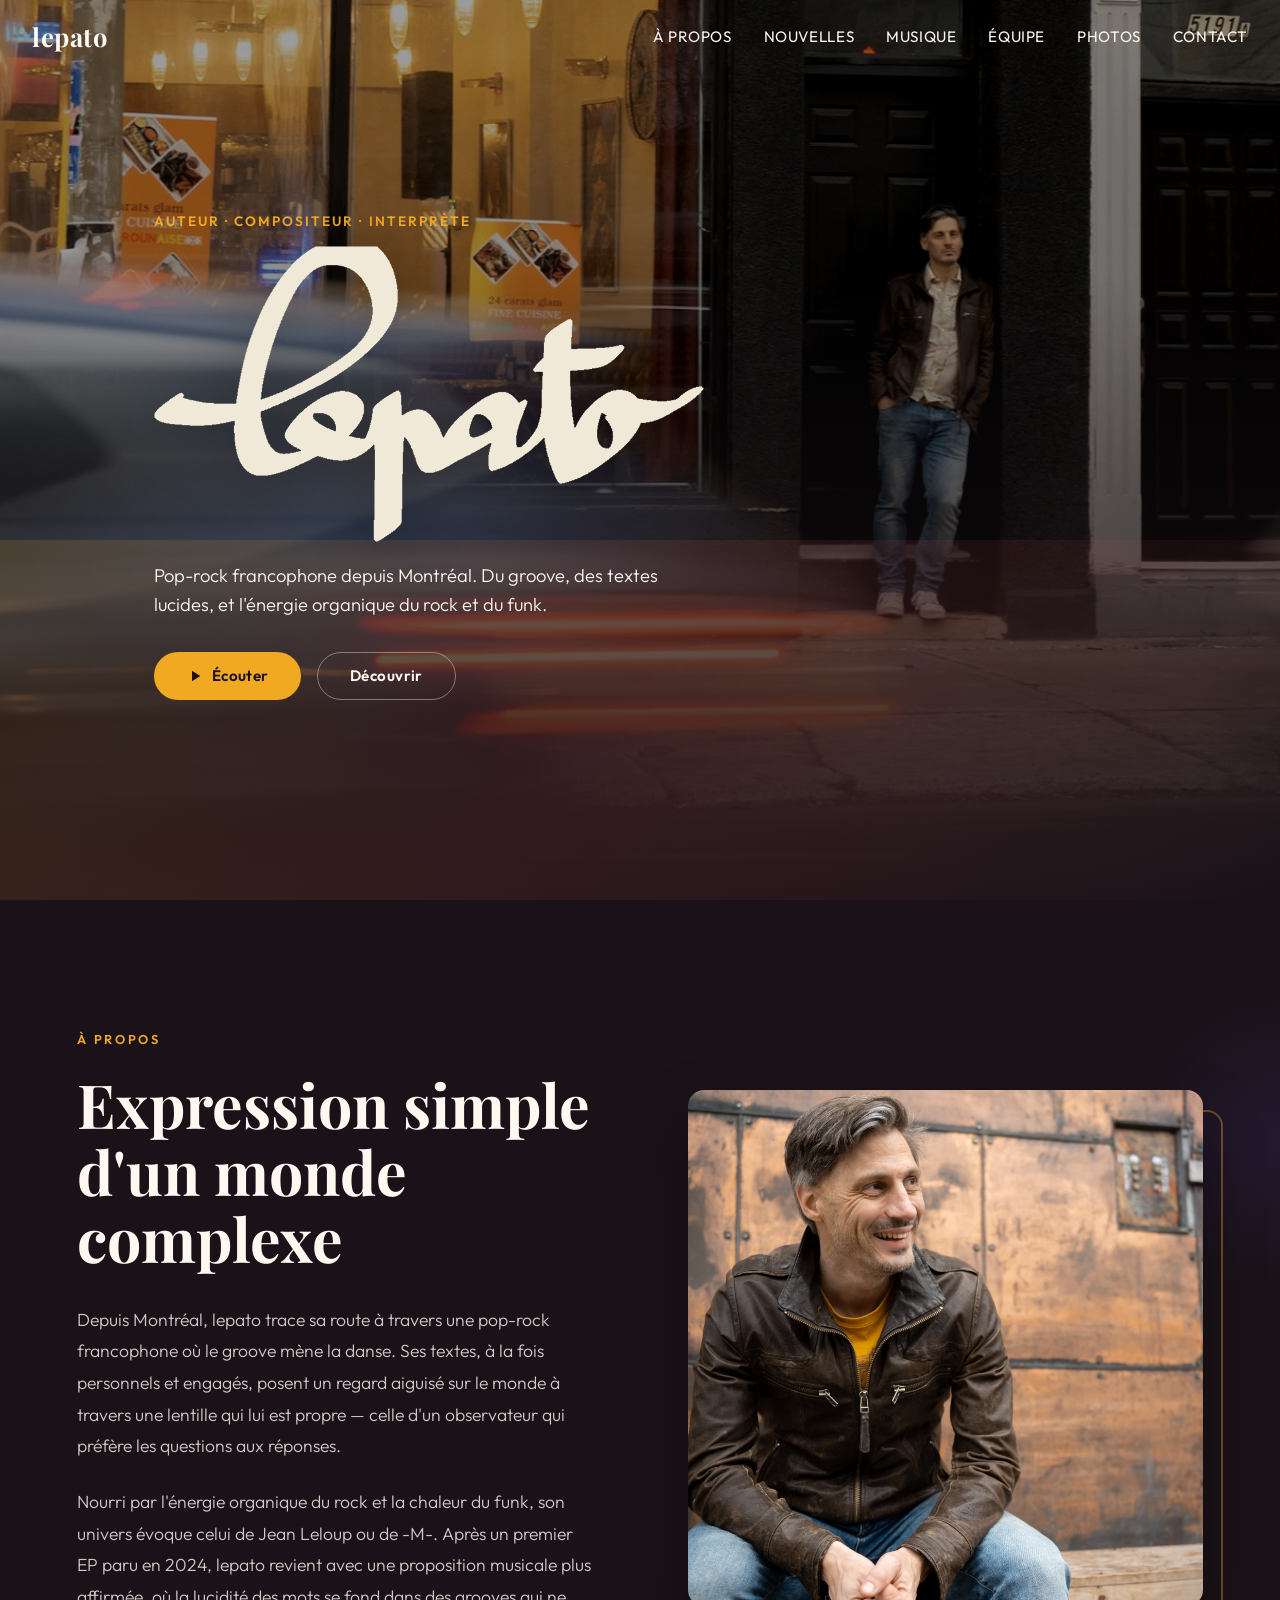
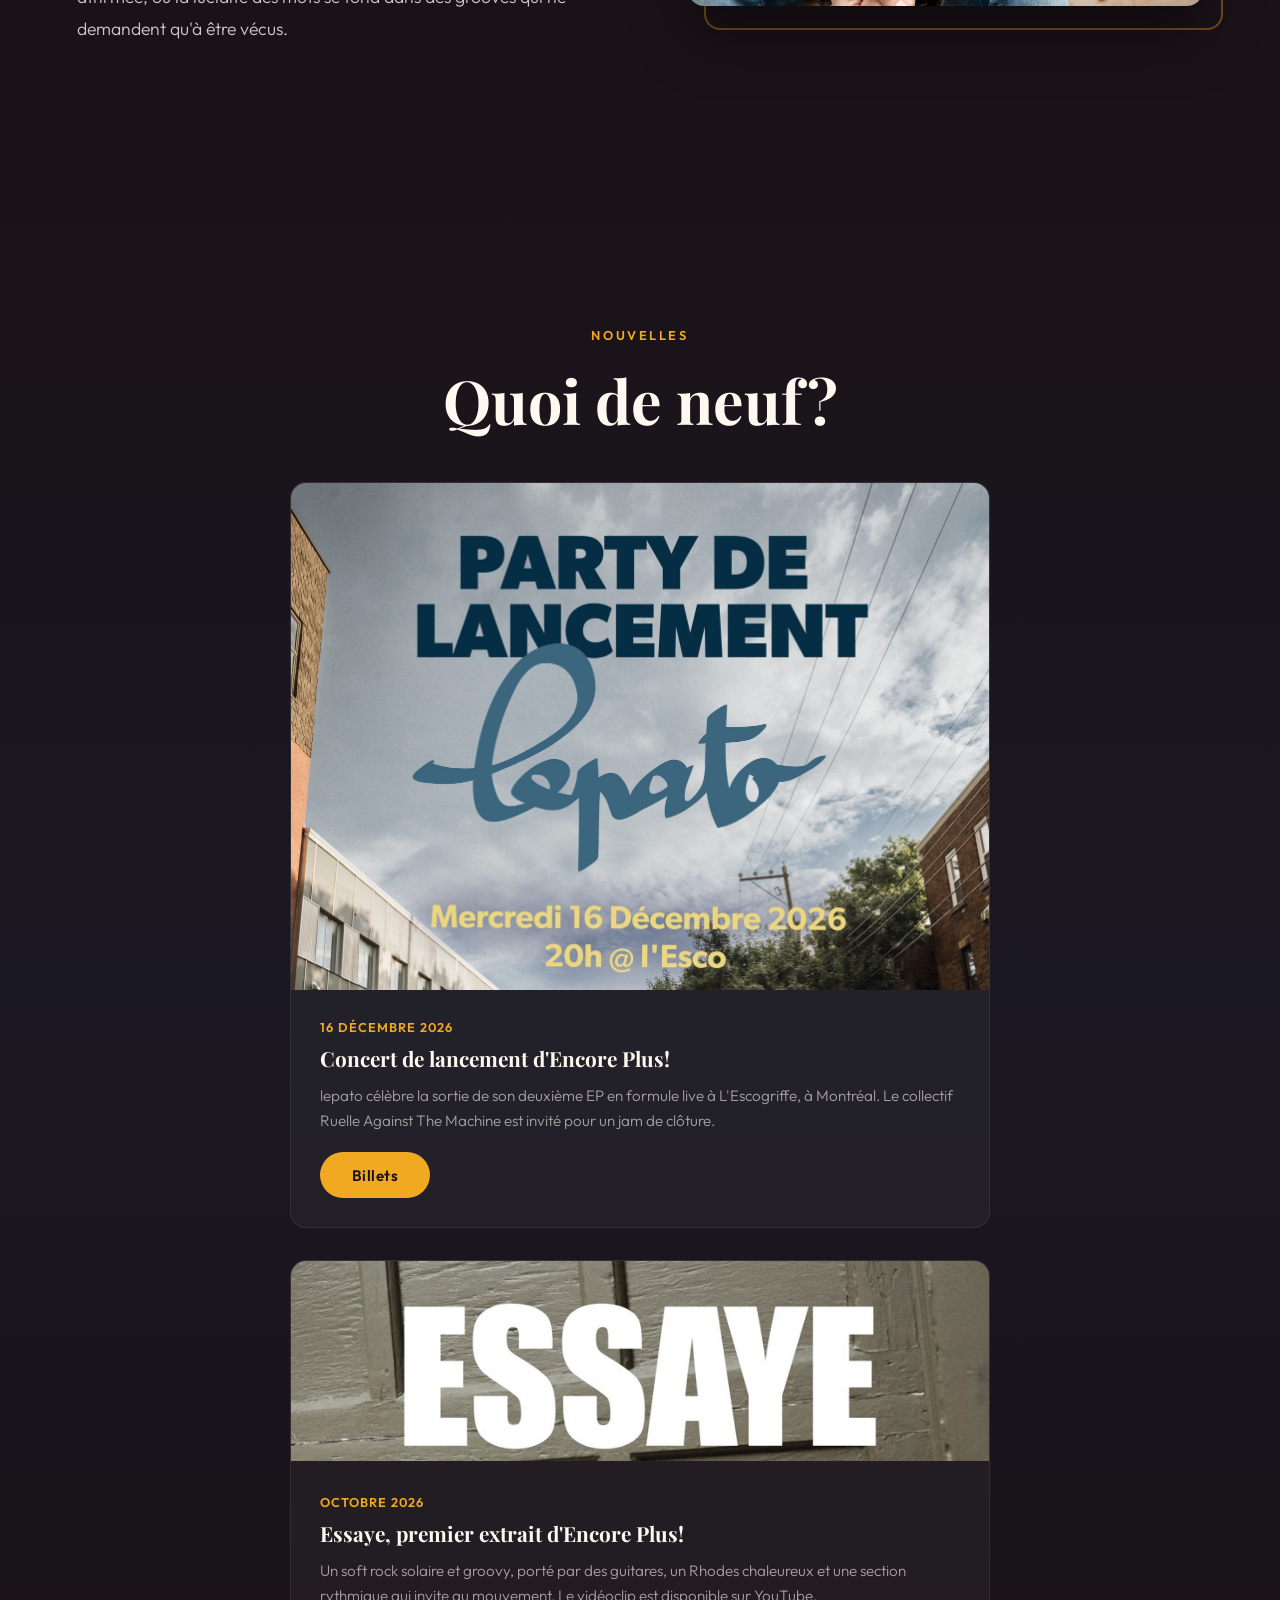
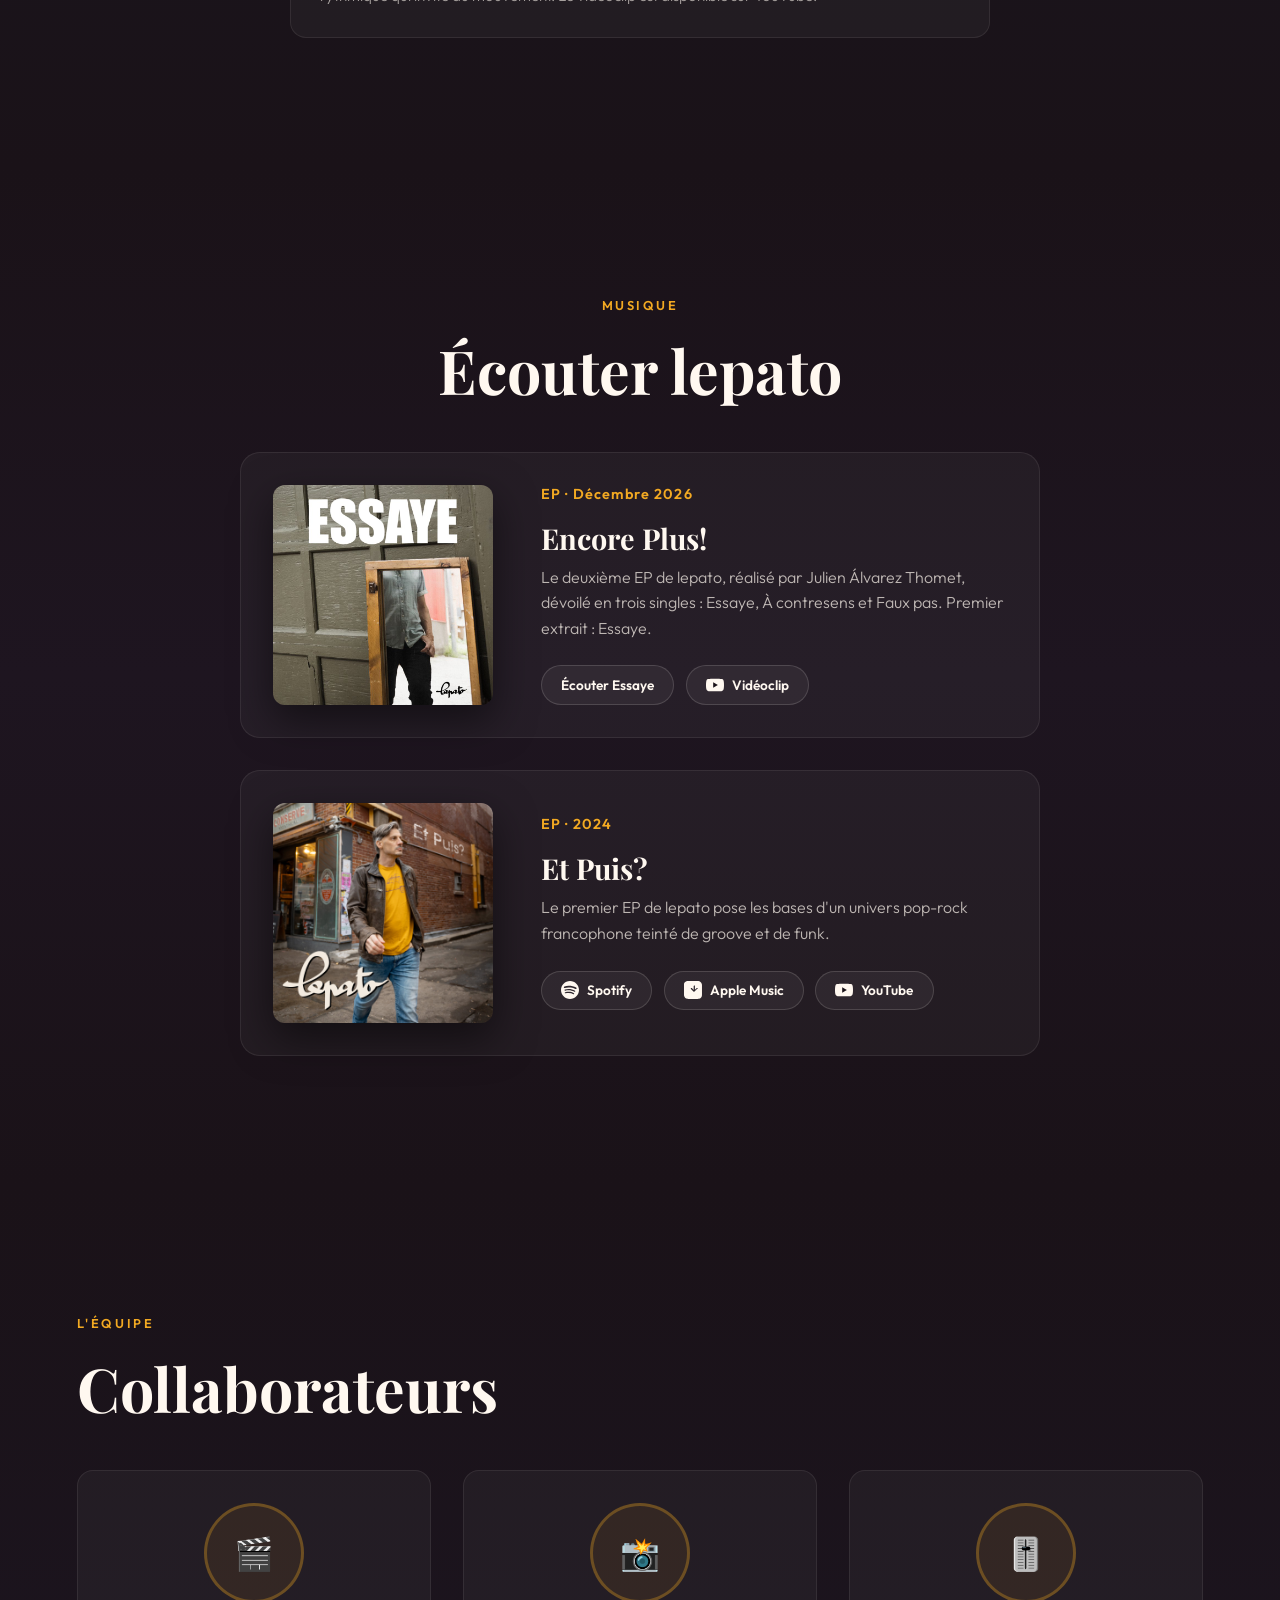
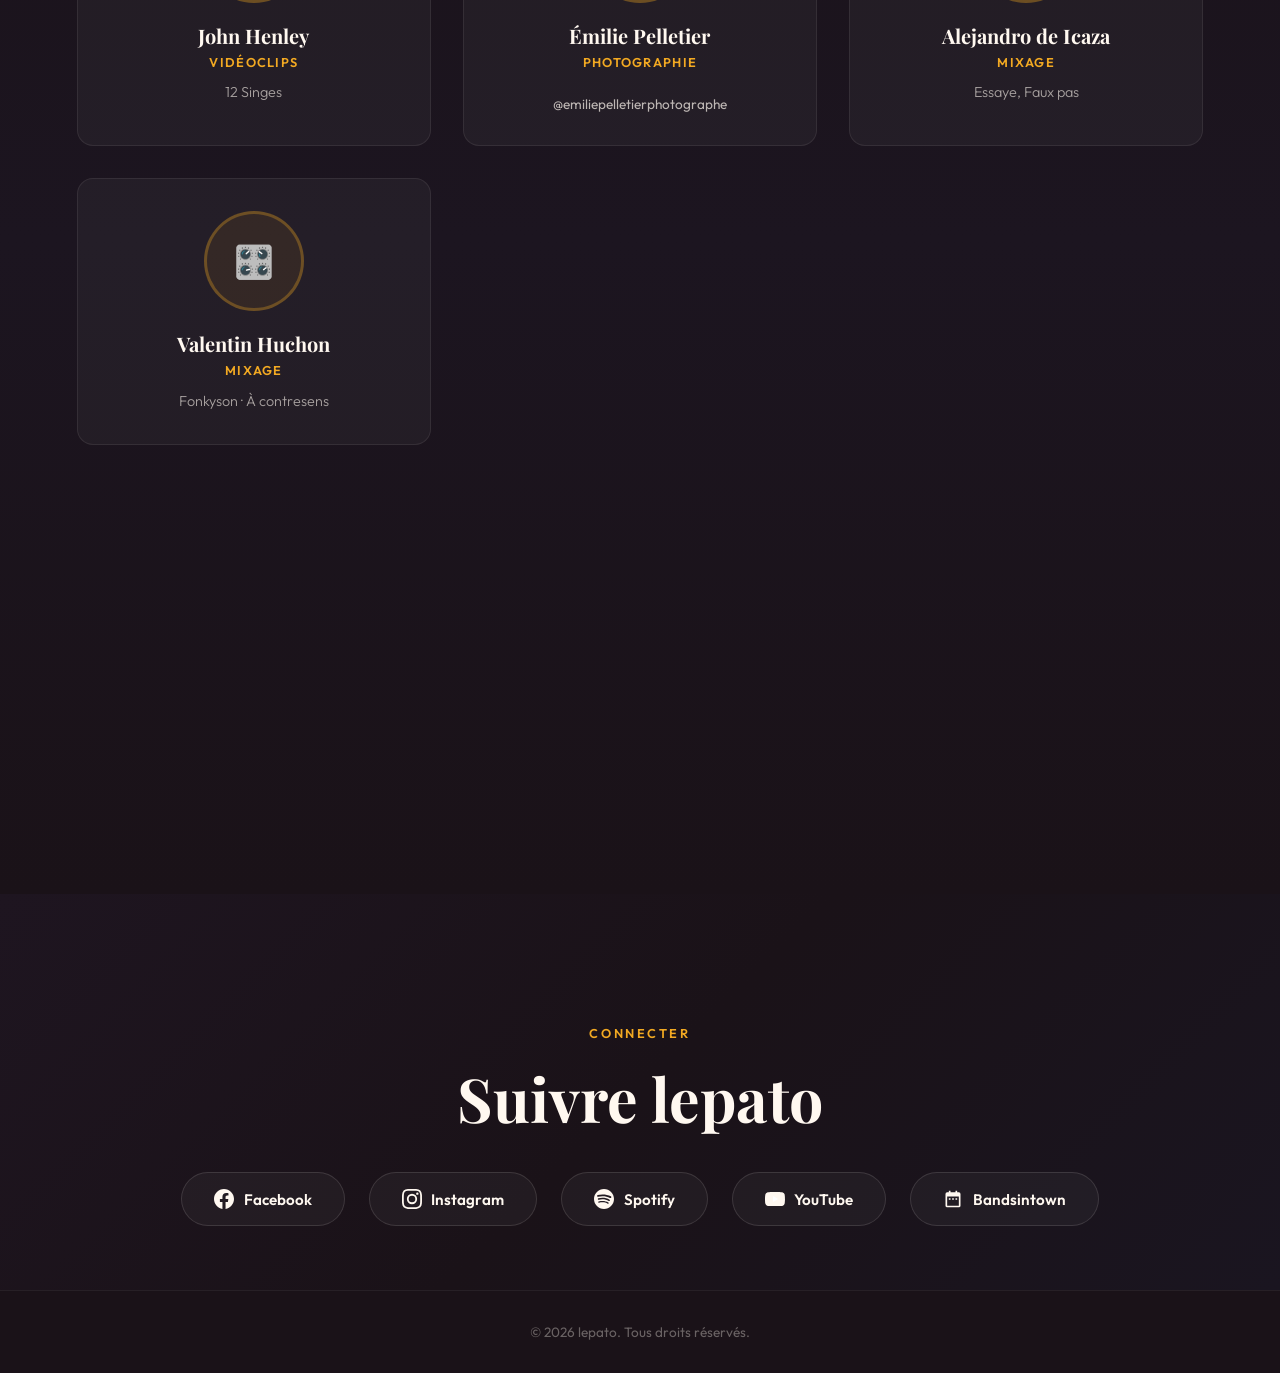
==== index.html @ b407dfbe "Équipe complète et lien Instagram d'Émilie Pelletier - Valentin Huchon (Fonkyson) au mixage, Reuben " ====
<!DOCTYPE html>
<html lang="fr">
<head>
    <meta charset="UTF-8">
    <meta name="viewport" content="width=device-width, initial-scale=1.0">
    <title>lepato — Pop-Rock Francophone</title>
    <meta name="description" content="lepato - Auteur compositeur interprète. Pop-rock francophone avec groove, funk et textes engagés.">
    <link rel="preconnect" href="https://fonts.googleapis.com">
    <link rel="preconnect" href="https://fonts.gstatic.com" crossorigin>
    <link href="https://fonts.googleapis.com/css2?family=Outfit:wght@300;400;600;700;800&family=Playfair+Display:ital,wght@0,700;1,700&display=swap" rel="stylesheet">
    <link rel="stylesheet" href="style.css">
    <link rel="apple-touch-icon" sizes="180x180" href="/apple-touch-icon.png">
    <link rel="icon" type="image/png" sizes="32x32" href="/favicon-32x32.png">
    <link rel="icon" type="image/png" sizes="16x16" href="/favicon-16x16.png">
    <link rel="icon" type="image/x-icon" href="favicon.ico">
</head>
<body>

    <!-- NAV -->
    <nav id="nav">
        <a href="#" class="nav-logo">lepato</a>
        <ul class="nav-links" id="navLinks">
            <li><a href="#about" onclick="closeNav()">À propos</a></li>
            <li><a href="#nouvelles" onclick="closeNav()">Nouvelles</a></li>
            <li><a href="#music" onclick="closeNav()">Musique</a></li>
            <li><a href="#equipe" onclick="closeNav()">Équipe</a></li>
            <li><a href="galerie.html">Photos</a></li>
            <li><a href="#connect" onclick="closeNav()">Contact</a></li>
        </ul>
        <button class="burger" id="burger" onclick="toggleNav()" aria-label="Menu">
            <span></span><span></span><span></span>
        </button>
    </nav>

    <!-- HERO -->
    <section class="hero">
        <img src="images/banner.jpg" alt="lepato" class="hero-img">
        <div class="hero-overlay"></div>
        <div class="hero-color-accent"></div>
        <div class="hero-content">
            <span class="hero-tag">Auteur · Compositeur · Interprète</span>
            <img src="images/logo.png" alt="lepato" class="hero-logo">
            <p class="hero-subtitle">Pop-rock francophone depuis Montréal. Du groove, des textes lucides, et l'énergie organique du rock et du funk.</p>
            <div class="hero-cta">
                <a href="#music" class="btn btn-primary">
                    <svg width="18" height="18" viewBox="0 0 24 24" fill="currentColor"><path d="M8 5v14l11-7z"/></svg>
                    Écouter
                </a>
                <a href="#about" class="btn btn-outline">Découvrir</a>
            </div>
        </div>
    </section>

    <!-- ABOUT -->
    <section class="about" id="about">
        <div class="about-text reveal">
            <span class="section-label">À propos</span>
            <h2 class="section-title">Expression simple<br>d'un monde complexe</h2>
            <p>Depuis Montréal, lepato trace sa route à travers une pop-rock francophone où le groove mène la danse. Ses textes, à la fois personnels et engagés, posent un regard aiguisé sur le monde à travers une lentille qui lui est propre — celle d'un observateur qui préfère les questions aux réponses.</p>
            <p>Nourri par l'énergie organique du rock et la chaleur du funk, son univers évoque celui de Jean Leloup ou de -M-. Après un premier EP paru en 2024, lepato revient avec une proposition musicale plus affirmée, où la lucidité des mots se fond dans des grooves qui ne demandent qu'à être vécus.</p>
        </div>
        <div class="about-image-wrap reveal">
            <img src="images/photo1.jpg" alt="lepato - Portrait">
        </div>
        <div class="about-decor"></div>
    </section>

    <!-- NEWS (moved before Music) -->
    <section class="news" id="nouvelles">
        <div class="reveal">
            <span class="section-label">Nouvelles</span>
            <h2 class="section-title">Quoi de neuf?</h2>
        </div>
        <div class="news-grid">

            <div class="news-card reveal">
                <img src="images/affiche-lancement.jpg" alt="Affiche du party de lancement de lepato, mercredi 16 décembre 2026, 20 h, à L'Escogriffe" class="news-card-poster">
                <div class="news-card-body">
                    <div class="news-date">16 décembre 2026</div>
                    <div class="news-card-title">Concert de lancement d'Encore Plus!</div>
                    <div class="news-card-text">lepato célèbre la sortie de son deuxième EP en formule live à L'Escogriffe, à Montréal. Le collectif Ruelle Against The Machine est invité pour un jam de clôture.</div>
                    <a href="https://lepointdevente.com/billets/lepato" target="_blank" rel="noopener" class="btn btn-primary" style="margin-top: 1.2rem;">Billets</a>
                </div>
            </div>

            <div class="news-card reveal">
                <img src="images/pochette-essaye.jpg" alt="Essaye - pochette du single" class="news-card-img" style="object-position: top;">
                <div class="news-card-body">
                    <div class="news-date">Octobre 2026</div>
                    <div class="news-card-title">Essaye, premier extrait d'Encore Plus!</div>
                    <div class="news-card-text">Un soft rock solaire et groovy, porté par des guitares, un Rhodes chaleureux et une section rythmique qui invite au mouvement. Le vidéoclip est disponible sur YouTube.</div>
                </div>
            </div>

        </div>
    </section>

    <!-- MUSIC -->
    <section class="music" id="music">
        <div class="reveal">
            <span class="section-label">Musique</span>
            <h2 class="section-title">Écouter lepato</h2>
        </div>
        <div class="ep-card reveal">
            <img src="images/pochette-essaye.jpg" alt="Essaye - pochette du single" class="ep-cover">
            <div class="ep-info">
                <div class="ep-year">EP · Décembre 2026</div>
                <h3>Encore Plus!</h3>
                <p>Le deuxième EP de lepato, réalisé par Julien Álvarez Thomet, dévoilé en trois singles : Essaye, À contresens et Faux pas. Premier extrait : Essaye.</p>
                <div class="streaming-grid">
                    <a href="https://ffm.to/essaye-single" target="_blank" rel="noopener" class="stream-btn">
                        Écouter Essaye
                    </a>
                    <a href="https://youtu.be/WCJkCX4cuIY" target="_blank" rel="noopener" class="stream-btn youtube">
                        <svg viewBox="0 0 24 24"><path d="M23.498 6.186a3.016 3.016 0 0 0-2.122-2.136C19.505 3.545 12 3.545 12 3.545s-7.505 0-9.377.505A3.017 3.017 0 0 0 .502 6.186C0 8.07 0 12 0 12s0 3.93.502 5.814a3.016 3.016 0 0 0 2.122 2.136c1.871.505 9.376.505 9.376.505s7.505 0 9.377-.505a3.015 3.015 0 0 0 2.122-2.136C24 15.93 24 12 24 12s0-3.93-.502-5.814z"/><path fill="#1A1218" d="M9.545 15.568V8.432L15.818 12z"/></svg>
                        Vidéoclip
                    </a>
                </div>
            </div>
        </div>

        <div class="ep-card reveal">
            <img src="images/pochette.jpg" alt="Et Puis? - EP" class="ep-cover">
            <div class="ep-info">
                <div class="ep-year">EP · 2024</div>
                <h3>Et Puis?</h3>
                <p>Le premier EP de lepato pose les bases d'un univers pop-rock francophone teinté de groove et de funk.</p>
                <div class="streaming-grid">
                    <a href="https://open.spotify.com/intl-fr/artist/3qfYZ08eqfKf0qjyGdxuPL" target="_blank" rel="noopener" class="stream-btn spotify">
                        <svg viewBox="0 0 24 24"><path d="M12 0C5.4 0 0 5.4 0 12s5.4 12 12 12 12-5.4 12-12S18.66 0 12 0zm5.521 17.34c-.24.359-.66.48-1.021.24-2.82-1.74-6.36-2.101-10.561-1.141-.418.122-.779-.179-.899-.539-.12-.421.18-.78.54-.9 4.56-1.021 8.52-.6 11.64 1.32.42.18.479.659.301 1.02zm1.44-3.3c-.301.42-.841.6-1.262.3-3.239-1.98-8.159-2.58-11.939-1.38-.479.12-1.02-.12-1.14-.6-.12-.48.12-1.021.6-1.141C9.6 9.9 15 10.561 18.72 12.84c.361.181.54.78.241 1.2zm.12-3.36C15.24 8.4 8.82 8.16 5.16 9.301c-.6.179-1.2-.181-1.38-.721-.18-.601.18-1.2.72-1.381 4.26-1.26 11.28-1.02 15.721 1.621.539.3.719 1.02.419 1.56-.299.421-1.02.599-1.559.3z"/></svg>
                        Spotify
                    </a>
                    <a href="https://music.apple.com/ca/artist/lepato/1727431208" target="_blank" rel="noopener" class="stream-btn apple">
                        <svg viewBox="0 0 24 24"><path d="M23.994 6.124a9.23 9.23 0 0 0-.24-2.19c-.317-1.31-1.062-2.31-2.18-3.043A5.022 5.022 0 0 0 19.32.03a10.5 10.5 0 0 0-1.745-.028C13.537-.003 9.492 0 5.457.003c-.76.001-1.51.07-2.24.274C1.87.617.877 1.41.297 2.682A5.06 5.06 0 0 0 .007 4.61c-.01.36-.012.722-.012 1.082V18.3c.002.39.018.78.065 1.17.153 1.27.69 2.347 1.69 3.163.744.608 1.597.98 2.55 1.12.488.073.98.102 1.472.103h12.47c.478-.002.955-.032 1.43-.103 1.29-.194 2.356-.768 3.165-1.78.555-.697.882-1.494 1.03-2.37.068-.408.1-.822.1-1.235V6.124zm-6.668 4.455l-3.645 3.636a.563.563 0 0 1-.396.165.56.56 0 0 1-.397-.165l-3.641-3.636a.563.563 0 0 1 0-.793l.397-.396a.563.563 0 0 1 .793 0l2.448 2.447V6.563a.563.563 0 0 1 .562-.563h.562c.31 0 .563.252.563.563v5.264l2.447-2.447a.563.563 0 0 1 .793 0l.397.396a.56.56 0 0 1 .117.614z"/></svg>
                        Apple Music
                    </a>
                    <a href="https://www.youtube.com/@lepato3" target="_blank" rel="noopener" class="stream-btn youtube">
                        <svg viewBox="0 0 24 24"><path d="M23.498 6.186a3.016 3.016 0 0 0-2.122-2.136C19.505 3.545 12 3.545 12 3.545s-7.505 0-9.377.505A3.017 3.017 0 0 0 .502 6.186C0 8.07 0 12 0 12s0 3.93.502 5.814a3.016 3.016 0 0 0 2.122 2.136c1.871.505 9.376.505 9.376.505s7.505 0 9.377-.505a3.015 3.015 0 0 0 2.122-2.136C24 15.93 24 12 24 12s0-3.93-.502-5.814z"/><path fill="#1A1218" d="M9.545 15.568V8.432L15.818 12z"/></svg>
                        YouTube
                    </a>
                </div>
            </div>
        </div>
    </section>

    <!-- COLLABORATORS -->
    <section class="collaborators" id="equipe">
        <div class="reveal">
            <span class="section-label">L'équipe</span>
            <h2 class="section-title">Collaborateurs</h2>
        </div>
        <div class="collab-grid">

            <div class="collab-card reveal">
                <div class="collab-avatar-placeholder">🎬</div>
                <div class="collab-name">John Henley</div>
                <div class="collab-role">Vidéoclips</div>
                <div class="collab-desc">12 Singes</div>
            </div>

            <div class="collab-card reveal">
                <div class="collab-avatar-placeholder">📸</div>
                <div class="collab-name">Émilie Pelletier</div>
                <div class="collab-role">Photographie</div>
                <a href="https://www.instagram.com/emiliepelletierphotographe/" class="collab-link" target="_blank" rel="noopener">@emiliepelletierphotographe</a>
            </div>

            <div class="collab-card reveal">
                <div class="collab-avatar-placeholder">🎚️</div>
                <div class="collab-name">Alejandro de Icaza</div>
                <div class="collab-role">Mixage</div>
                <div class="collab-desc">Essaye, Faux pas</div>
            </div>

            <div class="collab-card reveal">
                <div class="collab-avatar-placeholder">🎛️</div>
                <div class="collab-name">Valentin Huchon</div>
                <div class="collab-role">Mixage</div>
                <div class="collab-desc">Fonkyson · À contresens</div>
            </div>

            <div class="collab-card reveal">
                <div class="collab-avatar-placeholder">💿</div>
                <div class="collab-name">Reuben Ghose</div>
                <div class="collab-role">Matriçage</div>
            </div>

            <div class="collab-card reveal">
                <div class="collab-avatar-placeholder">🎸</div>
                <div class="collab-name">Julien Álvarez Thomet</div>
                <div class="collab-role">Réalisation</div>
                <div class="collab-desc">Aussi à la basse</div>
            </div>

            <div class="collab-card reveal">
                <div class="collab-avatar-placeholder">🥁</div>
                <div class="collab-name">Harvey Bien Aimée</div>
                <div class="collab-role">Batterie</div>
                <div class="collab-desc">A notamment joué avec Corneille, Dominique Fils-Aimée et BranVan3000.</div>
            </div>

            <div class="collab-card reveal">
                <div class="collab-avatar-placeholder">🎹</div>
                <div class="collab-name">Alix Noël</div>
                <div class="collab-role">Claviers</div>
            </div>

        </div>
    </section>

    <!-- CONNECT -->
    <section class="connect" id="connect">
        <div class="reveal">
            <span class="section-label">Connecter</span>
            <h2 class="section-title">Suivre lepato</h2>
        </div>
        <div class="social-grid reveal">
            <a href="https://www.facebook.com/profile.php?id=61554589496382" target="_blank" rel="noopener" class="social-link">
                <svg viewBox="0 0 24 24"><path d="M24 12.073c0-6.627-5.373-12-12-12s-12 5.373-12 12c0 5.99 4.388 10.954 10.125 11.854v-8.385H7.078v-3.47h3.047V9.43c0-3.007 1.792-4.669 4.533-4.669 1.312 0 2.686.235 2.686.235v2.953H15.83c-1.491 0-1.956.925-1.956 1.874v2.25h3.328l-.532 3.47h-2.796v8.385C19.612 23.027 24 18.062 24 12.073z"/></svg>
                Facebook
            </a>
            <a href="https://instagram.com/lepato.musique?igshid=OGQ5ZDc2ODk2ZA==" target="_blank" rel="noopener" class="social-link">
                <svg viewBox="0 0 24 24"><path d="M12 2.163c3.204 0 3.584.012 4.85.07 3.252.148 4.771 1.691 4.919 4.919.058 1.265.069 1.645.069 4.849 0 3.205-.012 3.584-.069 4.849-.149 3.225-1.664 4.771-4.919 4.919-1.266.058-1.644.07-4.85.07-3.204 0-3.584-.012-4.849-.07-3.26-.149-4.771-1.699-4.919-4.92-.058-1.265-.07-1.644-.07-4.849 0-3.204.013-3.583.07-4.849.149-3.227 1.664-4.771 4.919-4.919 1.266-.057 1.645-.069 4.849-.069zM12 0C8.741 0 8.333.014 7.053.072 2.695.272.273 2.69.073 7.052.014 8.333 0 8.741 0 12c0 3.259.014 3.668.072 4.948.2 4.358 2.618 6.78 6.98 6.98C8.333 23.986 8.741 24 12 24c3.259 0 3.668-.014 4.948-.072 4.354-.2 6.782-2.618 6.979-6.98.059-1.28.073-1.689.073-4.948 0-3.259-.014-3.667-.072-4.947-.196-4.354-2.617-6.78-6.979-6.98C15.668.014 15.259 0 12 0zm0 5.838a6.162 6.162 0 1 0 0 12.324 6.162 6.162 0 0 0 0-12.324zM12 16a4 4 0 1 1 0-8 4 4 0 0 1 0 8zm6.406-11.845a1.44 1.44 0 1 0 0 2.881 1.44 1.44 0 0 0 0-2.881z"/></svg>
                Instagram
            </a>
            <a href="https://open.spotify.com/intl-fr/artist/3qfYZ08eqfKf0qjyGdxuPL" target="_blank" rel="noopener" class="social-link">
                <svg viewBox="0 0 24 24"><path d="M12 0C5.4 0 0 5.4 0 12s5.4 12 12 12 12-5.4 12-12S18.66 0 12 0zm5.521 17.34c-.24.359-.66.48-1.021.24-2.82-1.74-6.36-2.101-10.561-1.141-.418.122-.779-.179-.899-.539-.12-.421.18-.78.54-.9 4.56-1.021 8.52-.6 11.64 1.32.42.18.479.659.301 1.02zm1.44-3.3c-.301.42-.841.6-1.262.3-3.239-1.98-8.159-2.58-11.939-1.38-.479.12-1.02-.12-1.14-.6-.12-.48.12-1.021.6-1.141C9.6 9.9 15 10.561 18.72 12.84c.361.181.54.78.241 1.2zm.12-3.36C15.24 8.4 8.82 8.16 5.16 9.301c-.6.179-1.2-.181-1.38-.721-.18-.601.18-1.2.72-1.381 4.26-1.26 11.28-1.02 15.721 1.621.539.3.719 1.02.419 1.56-.299.421-1.02.599-1.559.3z"/></svg>
                Spotify
            </a>
            <a href="https://www.youtube.com/@lepato3" target="_blank" rel="noopener" class="social-link">
                <svg viewBox="0 0 24 24"><path d="M23.498 6.186a3.016 3.016 0 0 0-2.122-2.136C19.505 3.545 12 3.545 12 3.545s-7.505 0-9.377.505A3.017 3.017 0 0 0 .502 6.186C0 8.07 0 12 0 12s0 3.93.502 5.814a3.016 3.016 0 0 0 2.122 2.136c1.871.505 9.376.505 9.376.505s7.505 0 9.377-.505a3.015 3.015 0 0 0 2.122-2.136C24 15.93 24 12 24 12s0-3.93-.502-5.814z"/><path fill="#fff" d="M9.545 15.568V8.432L15.818 12z"/></svg>
                YouTube
            </a>
            <a href="https://www.bandsintown.com/fr/a/15660860-lepato" target="_blank" rel="noopener" class="social-link">
                <svg viewBox="0 0 24 24"><path d="M7 2v2H5a2 2 0 0 0-2 2v14a2 2 0 0 0 2 2h14a2 2 0 0 0 2-2V6a2 2 0 0 0-2-2h-2V2h-2v2H9V2H7zM5 9h14v11H5V9zm2 2v2h2v-2H7zm4 0v2h2v-2h-2zm4 0v2h2v-2h-2z"/></svg>
                Bandsintown
            </a>
        </div>
    </section>

    <!-- FOOTER -->
    <footer>
        <p>&copy; 2026 lepato. Tous droits réservés.</p>
    </footer>

    <script>
        // Nav scroll effect
        const nav = document.getElementById('nav');
        window.addEventListener('scroll', () => {
            nav.classList.toggle('scrolled', window.scrollY > 60);
        });

        // Mobile nav
        function toggleNav() {
            document.getElementById('navLinks').classList.toggle('open');
        }
        function closeNav() {
            document.getElementById('navLinks').classList.remove('open');
        }

        // Scroll reveal
        const observer = new IntersectionObserver((entries) => {
            entries.forEach((entry, i) => {
                if (entry.isIntersecting) {
                    setTimeout(() => {
                        entry.target.classList.add('visible');
                    }, i * 120);
                    observer.unobserve(entry.target);
                }
            });
        }, { threshold: 0.15 });

        document.querySelectorAll('.reveal').forEach(el => observer.observe(el));
    </script>

</body>
</html>
---- style.css ----
:root {
    --sun: #F2A922;
    --coral: #E85D4A;
    --electric: #5B4CDB;
    --teal: #1DB9A0;
    --cream: #FFF8F0;
    --dark: #1A1218;
    --warm-gray: #3D3438;
}

* { margin: 0; padding: 0; box-sizing: border-box; }

html {
    scroll-behavior: smooth;
    overflow-x: hidden;
}

body {
    font-family: 'Outfit', sans-serif;
    background: var(--dark);
    color: var(--cream);
    overflow-x: hidden;
}

/* ===== NAV ===== */
nav {
    position: fixed;
    top: 0;
    width: 100%;
    z-index: 100;
    padding: 1.2rem 2rem;
    display: flex;
    justify-content: space-between;
    align-items: center;
    transition: background 0.4s, backdrop-filter 0.4s;
}

nav.scrolled {
    background: rgba(26, 18, 24, 0.85);
    backdrop-filter: blur(20px);
}

.nav-logo {
    font-family: 'Playfair Display', serif;
    font-size: 1.6rem;
    font-weight: 700;
    color: var(--cream);
    text-decoration: none;
    letter-spacing: 0.02em;
}

.nav-links {
    display: flex;
    gap: 2rem;
    list-style: none;
}

.nav-links a {
    color: var(--cream);
    text-decoration: none;
    font-weight: 400;
    font-size: 0.95rem;
    letter-spacing: 0.04em;
    text-transform: uppercase;
    position: relative;
    transition: color 0.3s;
}

.nav-links a::after {
    content: '';
    position: absolute;
    bottom: -4px;
    left: 0;
    width: 0;
    height: 2px;
    background: var(--sun);
    transition: width 0.3s;
}

.nav-links a:hover::after { width: 100%; }
.nav-links a:hover { color: var(--sun); }

/* ===== HERO ===== */
.hero {
    position: relative;
    width: 100%;
    height: 100vh;
    min-height: 600px;
    overflow: hidden;
    display: flex;
    align-items: flex-end;
}

.hero-img {
    position: absolute;
    inset: 0;
    width: 100%;
    height: 100%;
    object-fit: cover;
    object-position: center 30%;
    filter: brightness(0.6) contrast(1.1);
}

.hero-overlay {
    position: absolute;
    inset: 0;
    background: linear-gradient(
        to bottom,
        transparent 30%,
        rgba(26, 18, 24, 0.4) 60%,
        var(--dark) 100%
    );
}

.hero-color-accent {
    position: absolute;
    bottom: 0;
    left: 0;
    width: 100%;
    height: 40%;
    background: linear-gradient(
        135deg,
        rgba(242, 169, 34, 0.15) 0%,
        rgba(232, 93, 74, 0.1) 50%,
        transparent 100%
    );
    pointer-events: none;
}

.hero-content {
    position: relative;
    z-index: 2;
    padding: 0 6vw 8vh;
    max-width: 900px;
}

.hero-tag {
    display: inline-block;
    font-size: 0.85rem;
    letter-spacing: 0.15em;
    text-transform: uppercase;
    color: var(--sun);
    font-weight: 600;
    margin-bottom: 1rem;
    opacity: 0;
    animation: fadeUp 0.8s 0.3s forwards;
}

.hero-logo {
    display: block;
    width: clamp(280px, 45vw, 550px);
    height: auto;
    margin-bottom: 1.2rem;
    opacity: 0;
    animation: fadeUp 0.8s 0.5s forwards;
    filter: drop-shadow(0 4px 30px rgba(0, 0, 0, 0.4));
}

.hero-subtitle {
    font-size: 1.15rem;
    font-weight: 300;
    line-height: 1.6;
    max-width: 520px;
    opacity: 0.85;
    opacity: 0;
    animation: fadeUp 0.8s 0.7s forwards;
}

.hero-cta {
    margin-top: 2rem;
    display: flex;
    gap: 1rem;
    flex-wrap: wrap;
    opacity: 0;
    animation: fadeUp 0.8s 0.9s forwards;
}

.btn {
    display: inline-flex;
    align-items: center;
    gap: 0.5rem;
    padding: 0.85rem 2rem;
    border-radius: 50px;
    font-family: 'Outfit', sans-serif;
    font-size: 0.95rem;
    font-weight: 600;
    text-decoration: none;
    letter-spacing: 0.03em;
    transition: all 0.35s cubic-bezier(0.25, 0.46, 0.45, 0.94);
    cursor: pointer;
    border: none;
}

.btn-primary {
    background: var(--sun);
    color: var(--dark);
}

.btn-primary:hover {
    background: var(--coral);
    color: var(--cream);
    transform: translateY(-2px);
    box-shadow: 0 8px 30px rgba(232, 93, 74, 0.4);
}

.btn-outline {
    background: transparent;
    color: var(--cream);
    border: 1.5px solid rgba(255, 248, 240, 0.4);
}

.btn-outline:hover {
    border-color: var(--sun);
    color: var(--sun);
    transform: translateY(-2px);
}

/* ===== SECTION HELPERS ===== */
section {
    padding: 8rem 6vw;
    position: relative;
}

.section-label {
    display: inline-block;
    font-size: 0.8rem;
    letter-spacing: 0.2em;
    text-transform: uppercase;
    color: var(--sun);
    font-weight: 600;
    margin-bottom: 1.5rem;
}

.section-title {
    font-family: 'Playfair Display', serif;
    font-size: clamp(2.4rem, 5vw, 3.8rem);
    font-weight: 700;
    line-height: 1.1;
    margin-bottom: 2rem;
}

/* ===== ABOUT ===== */
.about {
    background: var(--dark);
    display: grid;
    grid-template-columns: 1fr 1fr;
    gap: 6rem;
    align-items: center;
}

.about-text p {
    font-size: 1.1rem;
    line-height: 1.8;
    font-weight: 300;
    color: rgba(255, 248, 240, 0.8);
    margin-bottom: 1.5rem;
}

.about-image-wrap {
    position: relative;
}

.about-image-wrap img {
    width: 100%;
    border-radius: 16px;
    box-shadow: 0 30px 60px rgba(0, 0, 0, 0.4);
    display: block;
}

.about-image-wrap::before {
    content: '';
    position: absolute;
    top: 20px;
    right: -20px;
    width: 100%;
    height: 100%;
    border: 2px solid var(--sun);
    border-radius: 16px;
    z-index: -1;
    opacity: 0.4;
}

.about-decor {
    position: absolute;
    width: 300px;
    height: 300px;
    border-radius: 50%;
    background: radial-gradient(circle, rgba(91, 76, 219, 0.12) 0%, transparent 70%);
    top: 10%;
    right: -150px;
    pointer-events: none;
}

/* ===== MUSIC / EP ===== */
.music {
    background: linear-gradient(
        180deg,
        var(--dark) 0%,
        #1E1520 50%,
        var(--dark) 100%
    );
    text-align: center;
}

.ep-card {
    display: grid;
    grid-template-columns: auto 1fr;
    gap: 3rem;
    align-items: center;
    max-width: 800px;
    margin: 3rem auto 0;
    text-align: left;
    background: rgba(255, 248, 240, 0.04);
    border: 1px solid rgba(255, 248, 240, 0.08);
    border-radius: 20px;
    padding: 2rem;
    transition: border-color 0.3s;
}

.ep-card + .ep-card {
    margin-top: 2rem;
}

.ep-card:hover {
    border-color: rgba(242, 169, 34, 0.3);
}

.ep-cover {
    width: 220px;
    height: 220px;
    border-radius: 12px;
    object-fit: cover;
    box-shadow: 0 15px 40px rgba(0, 0, 0, 0.5);
}

.ep-info h3 {
    font-family: 'Playfair Display', serif;
    font-size: 1.8rem;
    margin-bottom: 0.5rem;
}

.ep-info .ep-year {
    color: var(--sun);
    font-weight: 600;
    font-size: 0.9rem;
    letter-spacing: 0.08em;
    margin-bottom: 1rem;
}

.ep-info p {
    color: rgba(255, 248, 240, 0.7);
    font-weight: 300;
    line-height: 1.6;
    margin-bottom: 1.5rem;
}

/* ===== STREAMING BUTTONS ===== */
.streaming-grid {
    display: flex;
    flex-wrap: wrap;
    gap: 0.7rem;
}

.stream-btn {
    display: inline-flex;
    align-items: center;
    gap: 0.5rem;
    padding: 0.6rem 1.2rem;
    border-radius: 50px;
    text-decoration: none;
    font-size: 0.85rem;
    font-weight: 600;
    transition: all 0.3s;
    border: 1.5px solid rgba(255, 248, 240, 0.15);
    color: var(--cream);
    background: rgba(255, 248, 240, 0.05);
}

.stream-btn:hover {
    transform: translateY(-2px);
    box-shadow: 0 6px 20px rgba(0, 0, 0, 0.3);
}

.stream-btn.spotify:hover { background: #1DB954; border-color: #1DB954; }
.stream-btn.apple:hover { background: #FC3C44; border-color: #FC3C44; }
.stream-btn.deezer:hover { background: #A238FF; border-color: #A238FF; }
.stream-btn.youtube:hover { background: #FF0000; border-color: #FF0000; }

.stream-btn svg {
    width: 18px;
    height: 18px;
    fill: currentColor;
}

/* ===== NEWS ===== */
.news {
    background: linear-gradient(
        180deg,
        var(--dark) 0%,
        #1A1822 50%,
        var(--dark) 100%
    );
    text-align: center;
}

.news-grid {
    display: grid;
    grid-template-columns: 1fr;
    gap: 2rem;
    margin-top: 3rem;
    max-width: 700px;
    margin-left: auto;
    margin-right: auto;
}

.news-card {
    background: rgba(255, 248, 240, 0.04);
    border: 1px solid rgba(255, 248, 240, 0.08);
    border-radius: 16px;
    overflow: hidden;
    transition: border-color 0.3s, transform 0.3s;
}

.news-card:hover {
    border-color: rgba(242, 169, 34, 0.3);
    transform: translateY(-4px);
}

.news-card-img {
    width: 100%;
    height: 200px;
    object-fit: cover;
}

.news-card-poster {
    display: block;
    width: 100%;
    height: auto;
}

.news-card-img-placeholder {
    width: 100%;
    height: 200px;
    display: flex;
    align-items: center;
    justify-content: center;
    font-size: 3rem;
    background: linear-gradient(135deg, rgba(242, 169, 34, 0.1) 0%, rgba(91, 76, 219, 0.1) 100%);
}

.news-card-body {
    padding: 1.8rem;
    text-align: left;
}

.news-date {
    color: var(--sun);
    font-size: 0.8rem;
    font-weight: 600;
    letter-spacing: 0.08em;
    text-transform: uppercase;
    margin-bottom: 0.6rem;
}

.news-card-title {
    font-family: 'Playfair Display', serif;
    font-size: 1.3rem;
    font-weight: 700;
    margin-bottom: 0.8rem;
    line-height: 1.3;
}

.news-card-text {
    font-size: 0.95rem;
    color: rgba(255, 248, 240, 0.6);
    font-weight: 300;
    line-height: 1.6;
}

/* ===== COLLABORATORS ===== */
.collaborators {
    background: linear-gradient(
        180deg,
        var(--dark) 0%,
        #1C1520 50%,
        var(--dark) 100%
    );
}

.collab-grid {
    display: grid;
    grid-template-columns: repeat(auto-fill, minmax(260px, 1fr));
    gap: 2rem;
    margin-top: 3rem;
}

.collab-card {
    background: rgba(255, 248, 240, 0.04);
    border: 1px solid rgba(255, 248, 240, 0.08);
    border-radius: 16px;
    padding: 2rem;
    text-align: center;
    transition: border-color 0.3s, transform 0.3s;
}

.collab-card:hover {
    border-color: rgba(242, 169, 34, 0.3);
    transform: translateY(-4px);
}

.collab-avatar {
    width: 100px;
    height: 100px;
    border-radius: 50%;
    object-fit: cover;
    margin: 0 auto 1.2rem;
    display: block;
    border: 3px solid rgba(242, 169, 34, 0.3);
    box-shadow: 0 8px 24px rgba(0, 0, 0, 0.3);
}

.collab-avatar-placeholder {
    width: 100px;
    height: 100px;
    border-radius: 50%;
    margin: 0 auto 1.2rem;
    display: flex;
    align-items: center;
    justify-content: center;
    border: 3px solid rgba(242, 169, 34, 0.3);
    background: rgba(242, 169, 34, 0.08);
    font-size: 2rem;
}

.collab-name {
    font-family: 'Playfair Display', serif;
    font-size: 1.25rem;
    font-weight: 700;
    margin-bottom: 0.3rem;
}

.collab-role {
    color: var(--sun);
    font-size: 0.8rem;
    font-weight: 600;
    letter-spacing: 0.1em;
    text-transform: uppercase;
    margin-bottom: 0.8rem;
}

.collab-desc {
    font-size: 0.9rem;
    color: rgba(255, 248, 240, 0.6);
    font-weight: 300;
    line-height: 1.5;
}

.collab-link {
    display: inline-block;
    margin-top: 0.8rem;
    color: var(--cream);
    text-decoration: none;
    font-size: 0.85rem;
    opacity: 0.7;
    transition: opacity 0.3s, color 0.3s;
}

.collab-link:hover {
    opacity: 1;
    color: var(--sun);
}

/* ===== GALLERY ===== */
.gallery {
    background: var(--dark);
}

.gallery-grid {
    display: grid;
    grid-template-columns: repeat(3, 1fr);
    grid-auto-flow: dense;
    gap: 1.5rem;
    margin-top: 3rem;
}

.gallery-item {
    position: relative;
    border-radius: 12px;
    overflow: hidden;
    aspect-ratio: 1;
    cursor: pointer;
}

.gallery-item.wide {
    grid-column: span 2;
    aspect-ratio: 2/1;
}

.gallery-item.tall {
    grid-row: span 2;
    aspect-ratio: auto;
}

.gallery-item img {
    width: 100%;
    height: 100%;
    object-fit: cover;
    transition: transform 0.6s cubic-bezier(0.25, 0.46, 0.45, 0.94), filter 0.6s;
}

.gallery-item::after {
    content: '';
    position: absolute;
    inset: 0;
    background: linear-gradient(to top, rgba(26, 18, 24, 0.5) 0%, transparent 50%);
    opacity: 0;
    transition: opacity 0.4s;
}

.gallery-item:hover img {
    transform: scale(1.06);
    filter: brightness(1.1) saturate(1.2);
}

.gallery-credit {
    position: absolute;
    left: 0.8rem;
    bottom: 0.7rem;
    z-index: 1;
    font-size: 0.75rem;
    font-weight: 600;
    letter-spacing: 0.04em;
    color: var(--cream);
    text-shadow: 0 1px 4px rgba(0, 0, 0, 0.7);
    text-decoration: none;
}

.gallery-credit:hover {
    color: var(--sun);
}

.gallery-page {
    padding-top: 9rem;
}

.gallery-item:hover::after {
    opacity: 1;
}

/* ===== CONNECT / SOCIALS ===== */
.connect {
    background: linear-gradient(
        135deg,
        #1E1520 0%,
        var(--dark) 50%,
        #1A1520 100%
    );
    text-align: center;
    padding-bottom: 4rem;
}

.social-grid {
    display: flex;
    justify-content: center;
    gap: 1.5rem;
    margin-top: 2.5rem;
    flex-wrap: wrap;
}

.social-link {
    display: flex;
    align-items: center;
    gap: 0.6rem;
    padding: 1rem 2rem;
    border-radius: 60px;
    text-decoration: none;
    font-weight: 600;
    font-size: 0.95rem;
    color: var(--cream);
    border: 1.5px solid rgba(255, 248, 240, 0.12);
    background: rgba(255, 248, 240, 0.04);
    transition: all 0.35s;
}

.social-link:hover {
    border-color: var(--sun);
    background: rgba(242, 169, 34, 0.1);
    transform: translateY(-3px);
    box-shadow: 0 10px 30px rgba(0, 0, 0, 0.3);
}

.social-link svg {
    width: 20px;
    height: 20px;
    fill: currentColor;
}

/* ===== FOOTER ===== */
footer {
    text-align: center;
    padding: 2rem;
    font-size: 0.85rem;
    color: rgba(255, 248, 240, 0.35);
    border-top: 1px solid rgba(255, 248, 240, 0.06);
}

/* ===== ANIMATIONS ===== */
@keyframes fadeUp {
    from { opacity: 0; transform: translateY(30px); }
    to { opacity: 1; transform: translateY(0); }
}

.reveal {
    opacity: 0;
    transform: translateY(40px);
    transition: opacity 0.8s cubic-bezier(0.25, 0.46, 0.45, 0.94),
                transform 0.8s cubic-bezier(0.25, 0.46, 0.45, 0.94);
}

.reveal.visible {
    opacity: 1;
    transform: translateY(0);
}

/* ===== MOBILE BURGER ===== */
.burger {
    display: none;
    flex-direction: column;
    gap: 5px;
    cursor: pointer;
    z-index: 200;
    background: none;
    border: none;
    padding: 0.5rem;
}

.burger span {
    width: 26px;
    height: 2px;
    background: var(--cream);
    transition: all 0.3s;
}

/* ===== RESPONSIVE ===== */
@media (max-width: 900px) {
    .about {
        grid-template-columns: 1fr;
        gap: 3rem;
    }

    .about-image-wrap { order: -1; }
    .about-image-wrap::before { display: none; }

    .ep-card {
        grid-template-columns: 1fr;
        text-align: center;
    }

    .ep-cover {
        width: 200px;
        height: 200px;
        margin: 0 auto;
    }

    .streaming-grid {
        justify-content: center;
    }

    .gallery-grid {
        grid-template-columns: 1fr 1fr;
    }

    .gallery-item.wide {
        grid-column: span 2;
    }

    .gallery-item.tall {
        grid-row: span 2;
    }
}

@media (max-width: 680px) {
    section { padding: 5rem 5vw; }

    .burger { display: flex; }

    .nav-links {
        position: fixed;
        top: 0;
        right: -100%;
        height: 100vh;
        width: 70vw;
        max-width: 300px;
        background: rgba(26, 18, 24, 0.97);
        backdrop-filter: blur(30px);
        flex-direction: column;
        padding: 6rem 2.5rem 2rem;
        gap: 2rem;
        transition: right 0.4s cubic-bezier(0.25, 0.46, 0.45, 0.94);
    }

    .nav-links.open { right: 0; }

    .nav-links a {
        font-size: 1.2rem;
    }

    .hero-content {
        padding: 0 5vw 6vh;
    }

    .gallery-grid {
        grid-template-columns: 1fr;
    }

    .gallery-item.wide {
        grid-column: span 1;
        aspect-ratio: 16/9;
    }

    .gallery-item.tall {
        grid-row: span 1;
    }

    .social-grid {
        flex-direction: column;
        align-items: center;
    }
}
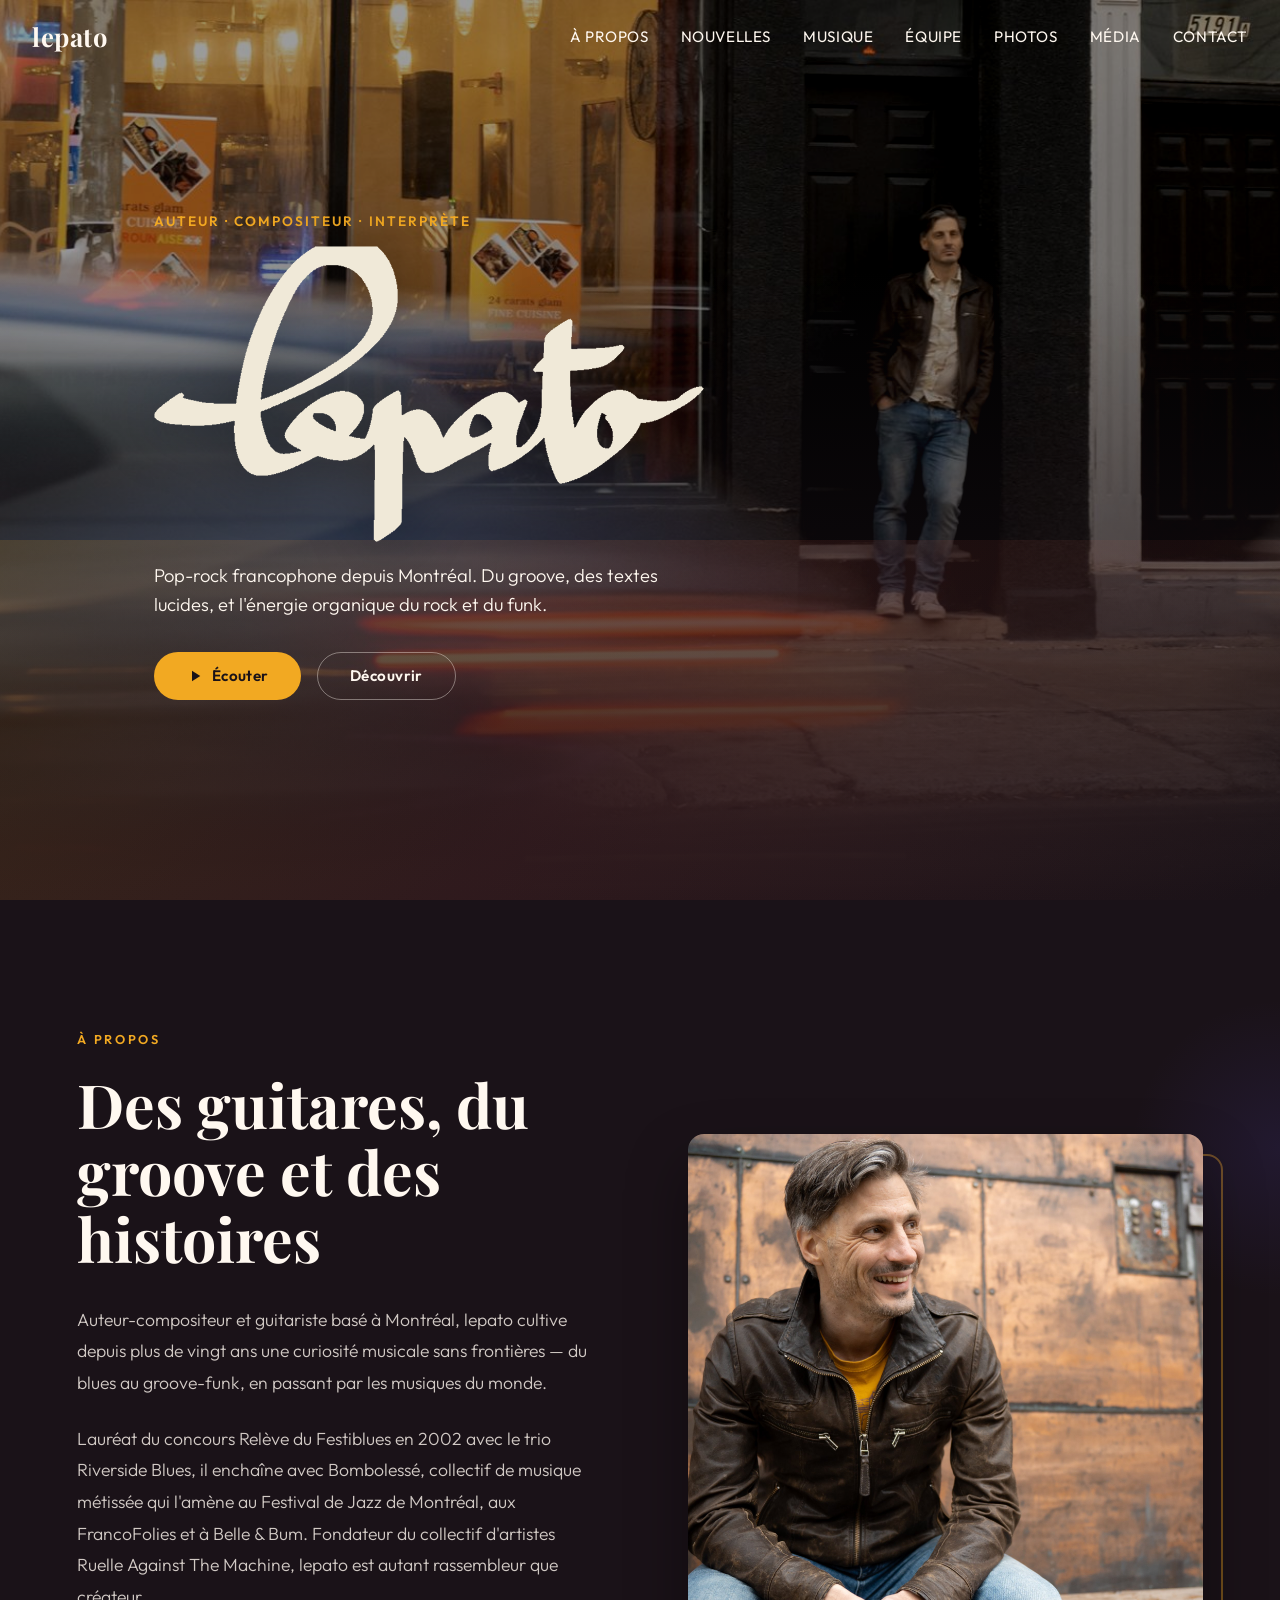
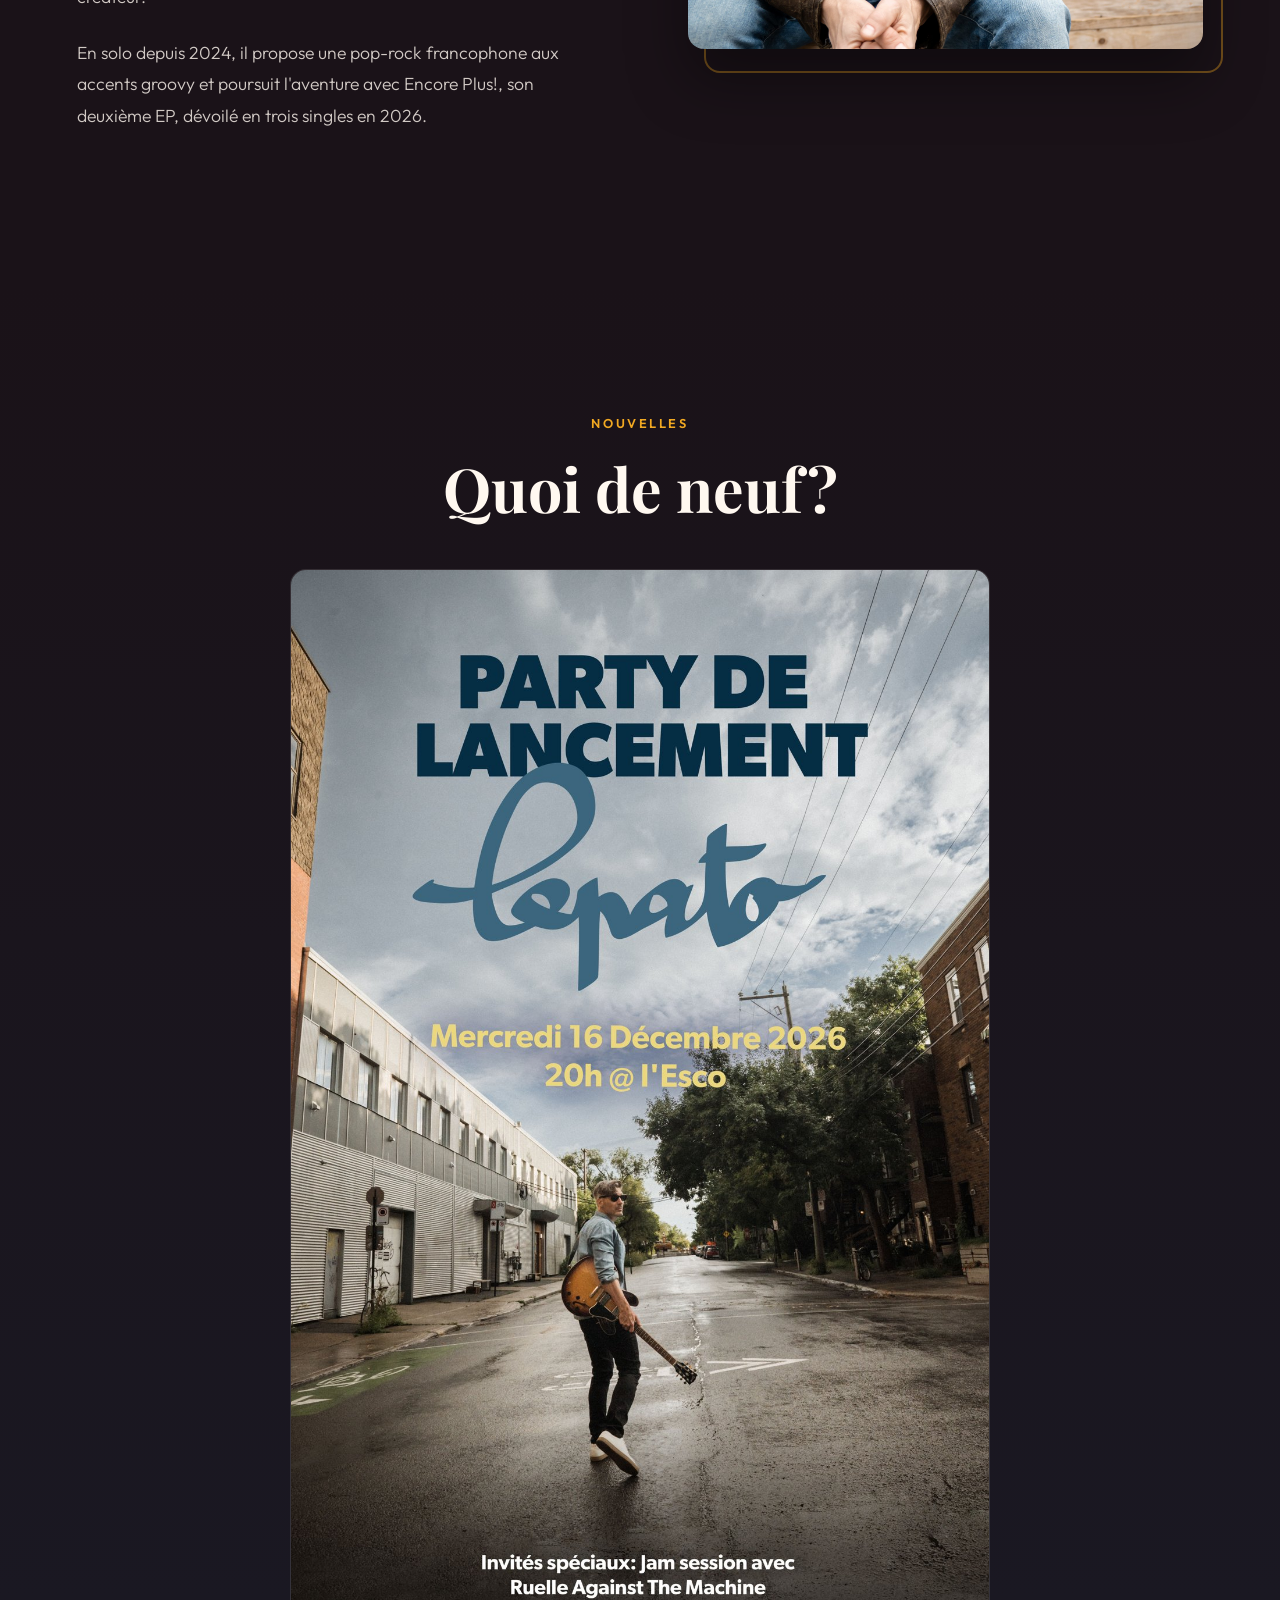
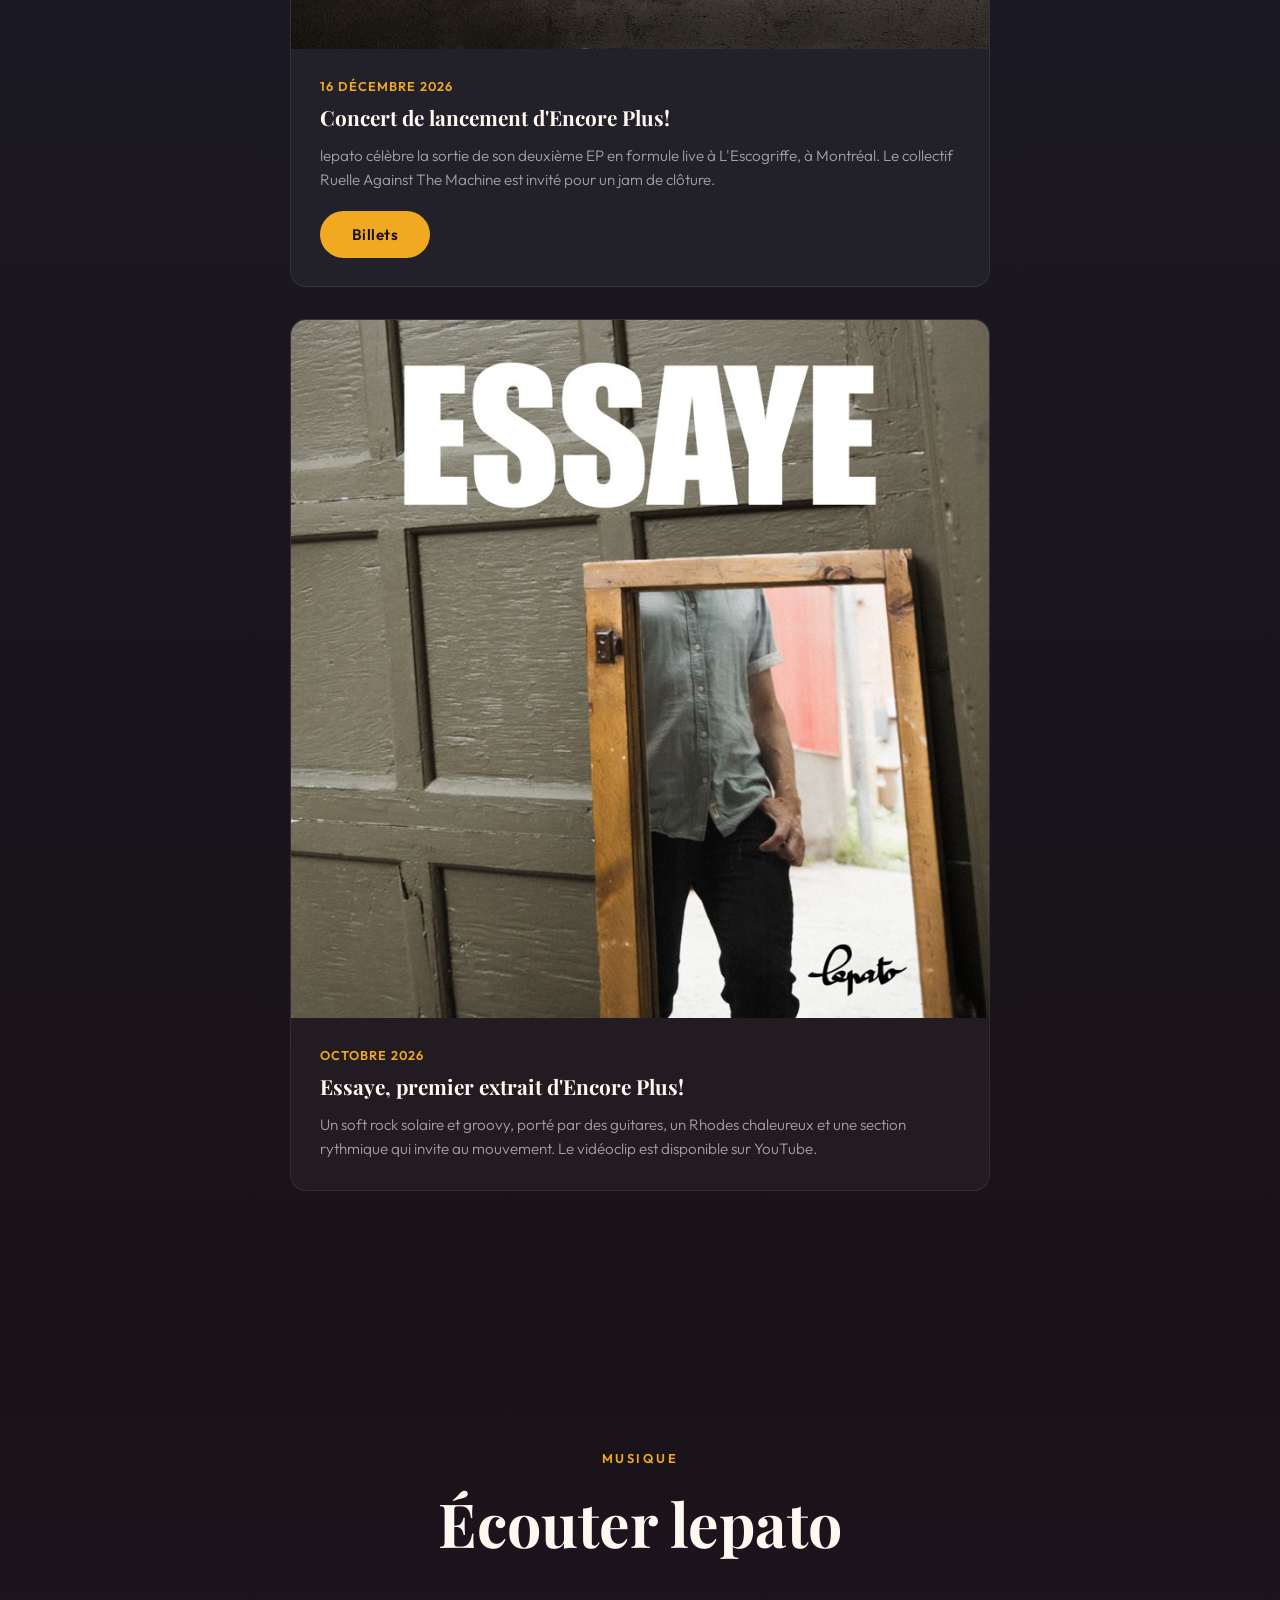
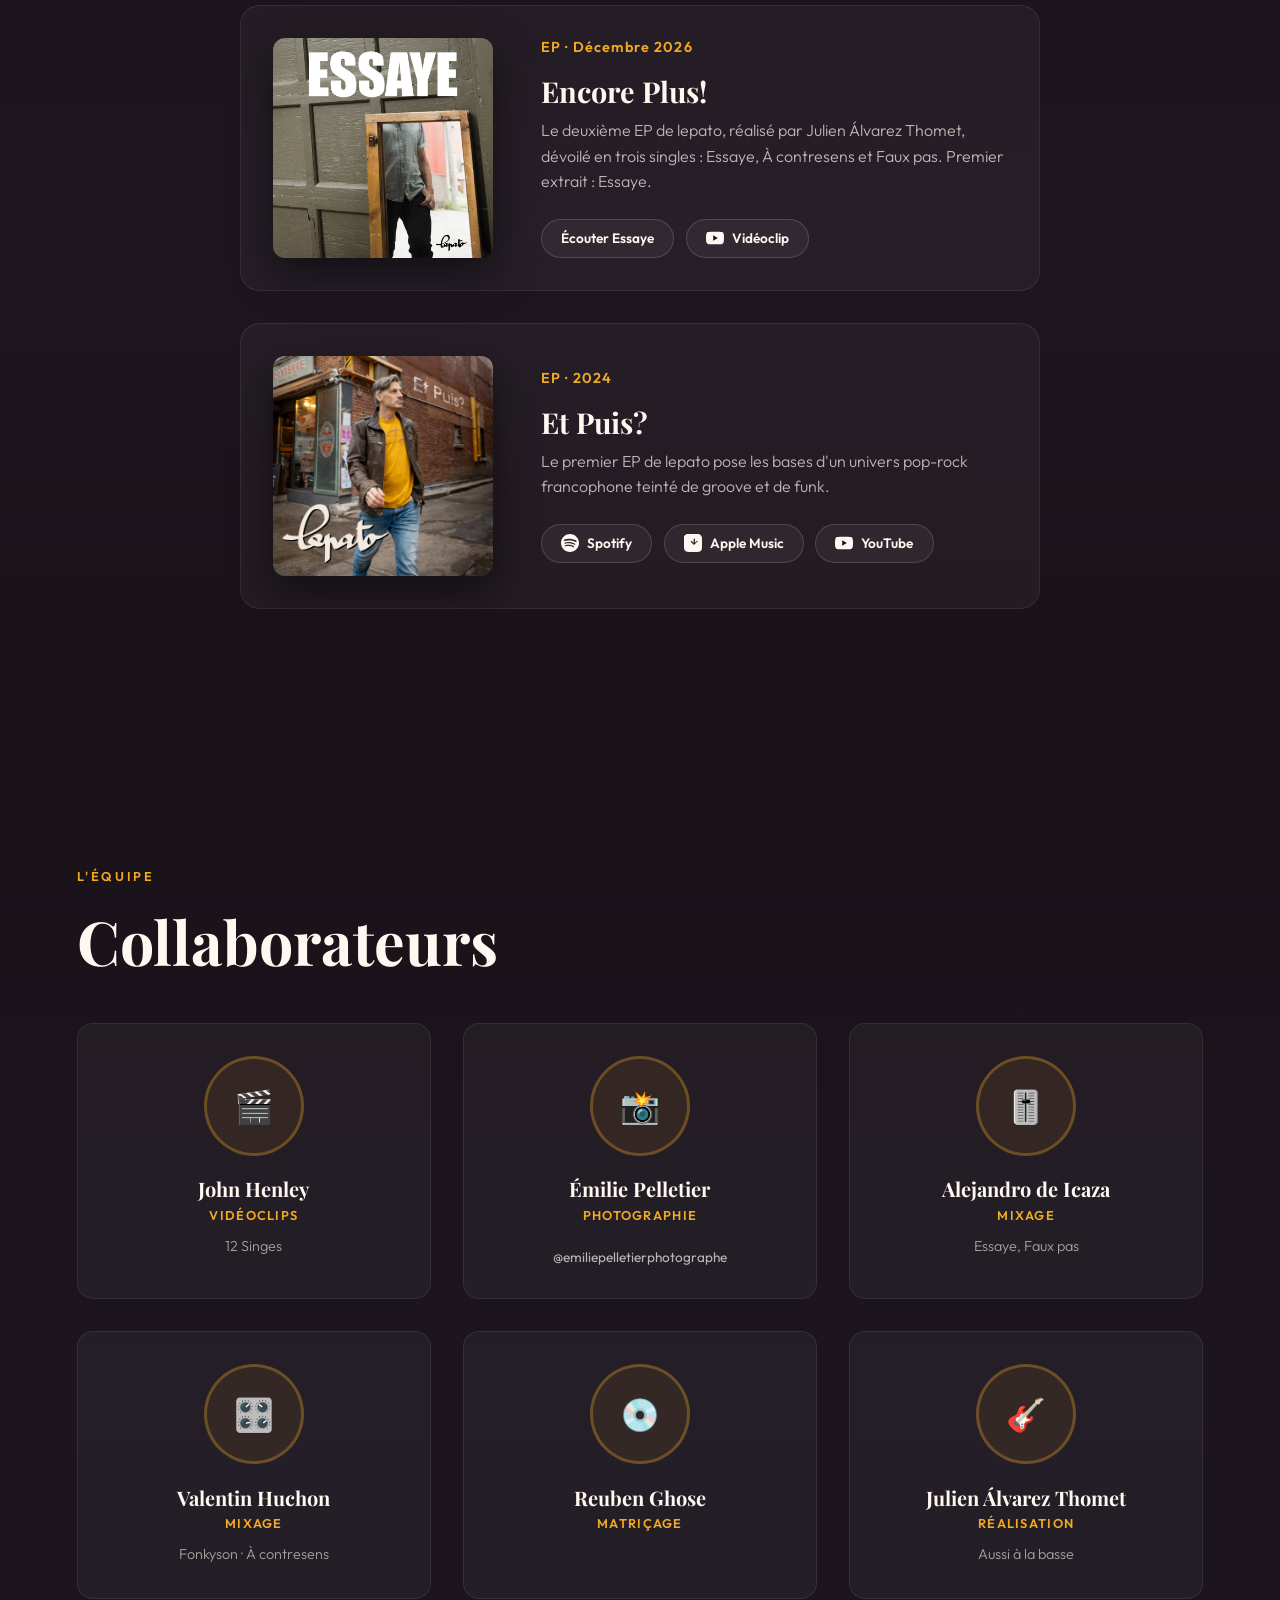
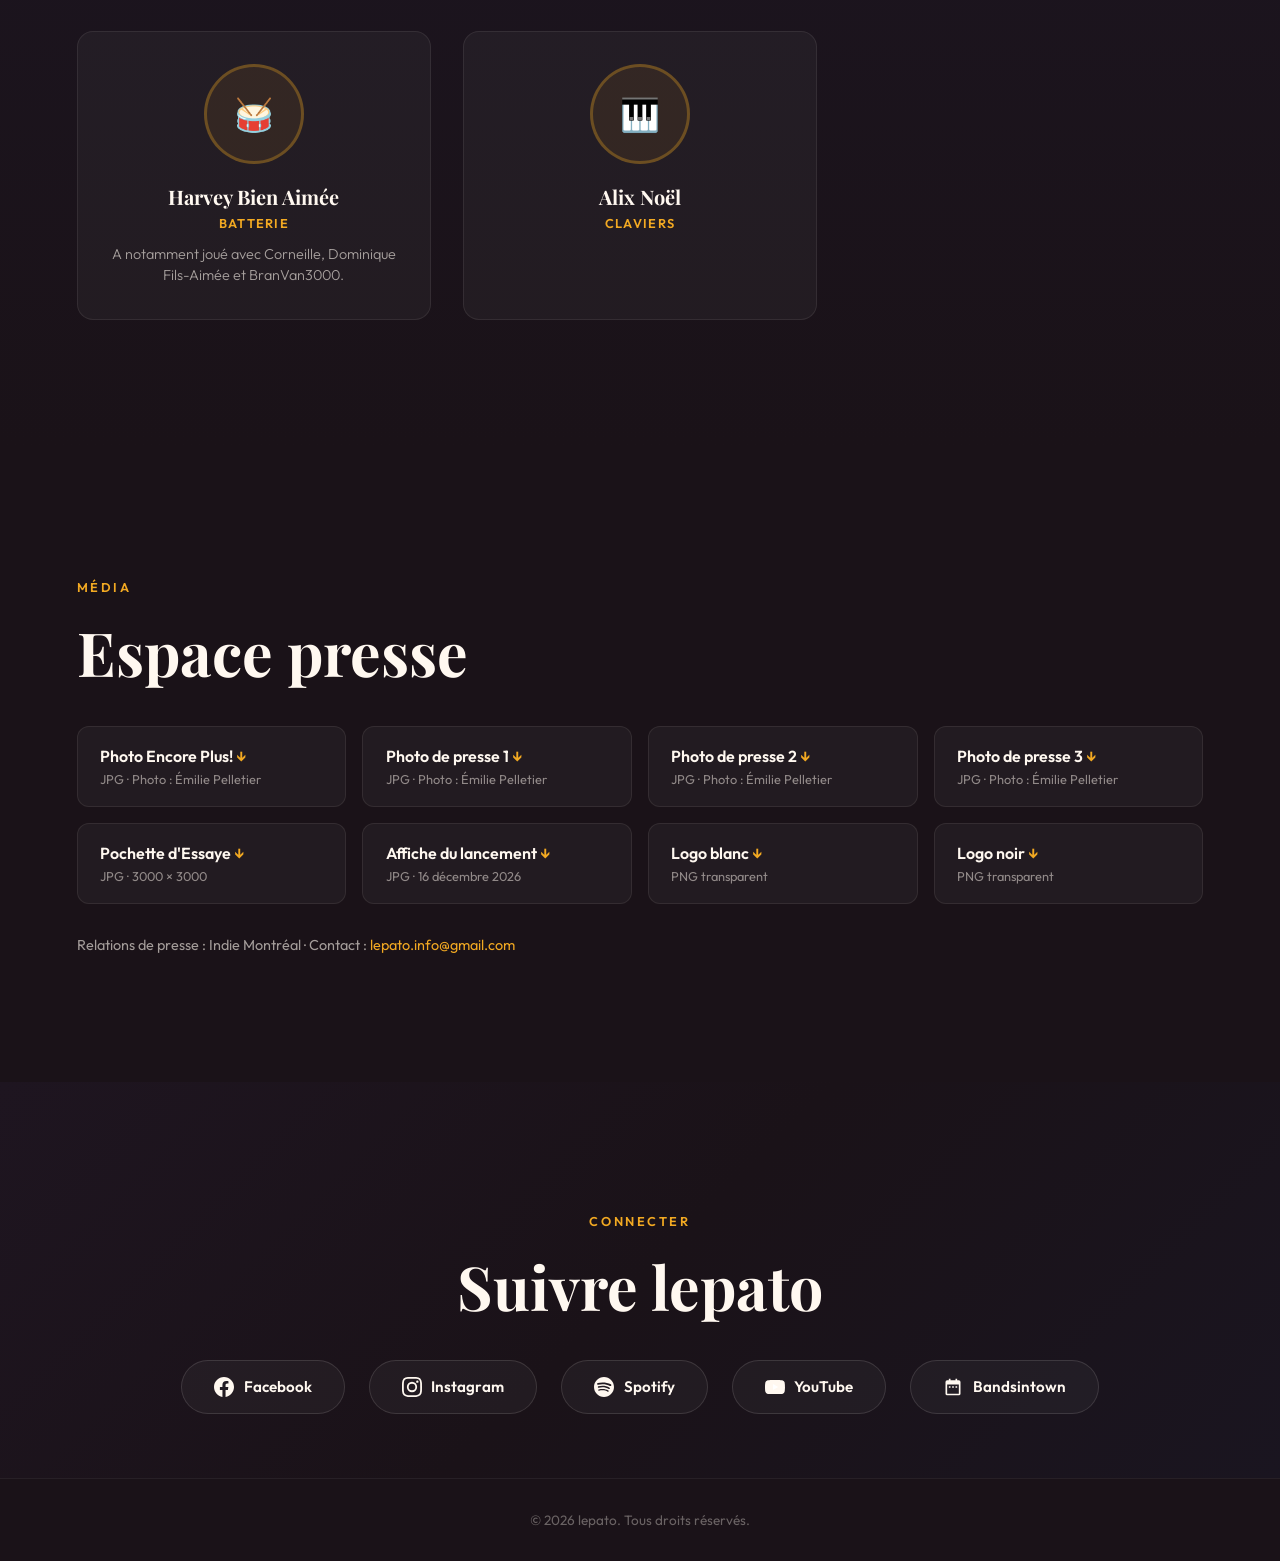
==== commit 14a360e8: "Affiche et pochette en entier, section Média et nouvel À propos - Nouvelles : affiche du lancement e" ====
--- a/index.html
+++ b/index.html
@@ -25,6 +25,7 @@
             <li><a href="#music" onclick="closeNav()">Musique</a></li>
             <li><a href="#equipe" onclick="closeNav()">Équipe</a></li>
             <li><a href="galerie.html">Photos</a></li>
+            <li><a href="#media" onclick="closeNav()">Média</a></li>
             <li><a href="#connect" onclick="closeNav()">Contact</a></li>
         </ul>
         <button class="burger" id="burger" onclick="toggleNav()" aria-label="Menu">
@@ -55,9 +56,10 @@
     <section class="about" id="about">
         <div class="about-text reveal">
             <span class="section-label">À propos</span>
-            <h2 class="section-title">Expression simple<br>d'un monde complexe</h2>
-            <p>Depuis Montréal, lepato trace sa route à travers une pop-rock francophone où le groove mène la danse. Ses textes, à la fois personnels et engagés, posent un regard aiguisé sur le monde à travers une lentille qui lui est propre — celle d'un observateur qui préfère les questions aux réponses.</p>
-            <p>Nourri par l'énergie organique du rock et la chaleur du funk, son univers évoque celui de Jean Leloup ou de -M-. Après un premier EP paru en 2024, lepato revient avec une proposition musicale plus affirmée, où la lucidité des mots se fond dans des grooves qui ne demandent qu'à être vécus.</p>
+            <h2 class="section-title">Des guitares, du groove et des histoires</h2>
+            <p>Auteur-compositeur et guitariste basé à Montréal, lepato cultive depuis plus de vingt ans une curiosité musicale sans frontières — du blues au groove-funk, en passant par les musiques du monde.</p>
+            <p>Lauréat du concours Relève du Festiblues en 2002 avec le trio Riverside Blues, il enchaîne avec Bombolessé, collectif de musique métissée qui l'amène au Festival de Jazz de Montréal, aux FrancoFolies et à Belle &amp; Bum. Fondateur du collectif d'artistes Ruelle Against The Machine, lepato est autant rassembleur que créateur.</p>
+            <p>En solo depuis 2024, il propose une pop-rock francophone aux accents groovy et poursuit l'aventure avec Encore Plus!, son deuxième EP, dévoilé en trois singles en 2026.</p>
         </div>
         <div class="about-image-wrap reveal">
             <img src="images/photo1.jpg" alt="lepato - Portrait">
@@ -84,7 +86,7 @@
             </div>
 
             <div class="news-card reveal">
-                <img src="images/pochette-essaye.jpg" alt="Essaye - pochette du single" class="news-card-img" style="object-position: top;">
+                <img src="images/pochette-essaye.jpg" alt="Essaye - pochette du single" class="news-card-poster">
                 <div class="news-card-body">
                     <div class="news-date">Octobre 2026</div>
                     <div class="news-card-title">Essaye, premier extrait d'Encore Plus!</div>
@@ -206,6 +208,52 @@
             </div>
 
         </div>
+    </section>
+
+    <!-- MEDIA -->
+    <section class="media" id="media">
+        <div class="reveal">
+            <span class="section-label">Média</span>
+            <h2 class="section-title">Espace presse</h2>
+        </div>
+        <!-- [À COMPLÉTER : bouton du dossier de presse quand le PDF sera dans presse/]
+        <a href="presse/lepato-dossier-de-presse.pdf" class="btn btn-primary reveal" download>Dossier de presse (PDF)</a>
+        -->
+        <div class="media-grid reveal">
+            <a href="presse/lepato-encore-plus-photo-emilie-pelletier.jpg" class="media-item" download>
+                <span class="media-title">Photo Encore Plus!</span>
+                <span class="media-meta">JPG · Photo : Émilie Pelletier</span>
+            </a>
+            <a href="presse/lepato-photo-1-emilie-pelletier.jpg" class="media-item" download>
+                <span class="media-title">Photo de presse 1</span>
+                <span class="media-meta">JPG · Photo : Émilie Pelletier</span>
+            </a>
+            <a href="presse/lepato-photo-2-emilie-pelletier.jpg" class="media-item" download>
+                <span class="media-title">Photo de presse 2</span>
+                <span class="media-meta">JPG · Photo : Émilie Pelletier</span>
+            </a>
+            <a href="presse/lepato-photo-3-emilie-pelletier.jpg" class="media-item" download>
+                <span class="media-title">Photo de presse 3</span>
+                <span class="media-meta">JPG · Photo : Émilie Pelletier</span>
+            </a>
+            <a href="presse/lepato-essaye-pochette.jpg" class="media-item" download>
+                <span class="media-title">Pochette d'Essaye</span>
+                <span class="media-meta">JPG · 3000 × 3000</span>
+            </a>
+            <a href="presse/lepato-affiche-lancement-2026-12-16.jpg" class="media-item" download>
+                <span class="media-title">Affiche du lancement</span>
+                <span class="media-meta">JPG · 16 décembre 2026</span>
+            </a>
+            <a href="presse/lepato-logo-blanc.png" class="media-item" download>
+                <span class="media-title">Logo blanc</span>
+                <span class="media-meta">PNG transparent</span>
+            </a>
+            <a href="presse/lepato-logo-noir.png" class="media-item" download>
+                <span class="media-title">Logo noir</span>
+                <span class="media-meta">PNG transparent</span>
+            </a>
+        </div>
+        <p class="media-contact reveal">Relations de presse : Indie Montréal · Contact : <a href="mailto:lepato.info@gmail.com">lepato.info@gmail.com</a></p>
     </section>
 
     <!-- CONNECT -->
--- a/style.css
+++ b/style.css
@@ -647,6 +647,61 @@
     opacity: 1;
 }
 
+/* ===== MEDIA ===== */
+.media {
+    background: var(--dark);
+}
+
+.media-grid {
+    display: grid;
+    grid-template-columns: repeat(auto-fill, minmax(220px, 1fr));
+    gap: 1rem;
+    margin-top: 2.5rem;
+}
+
+.media-item {
+    display: flex;
+    flex-direction: column;
+    gap: 0.3rem;
+    padding: 1.2rem 1.4rem;
+    border-radius: 12px;
+    border: 1px solid rgba(255, 248, 240, 0.08);
+    background: rgba(255, 248, 240, 0.04);
+    color: var(--cream);
+    text-decoration: none;
+    transition: border-color 0.3s, transform 0.3s;
+}
+
+.media-item:hover {
+    border-color: rgba(242, 169, 34, 0.3);
+    transform: translateY(-3px);
+}
+
+.media-title {
+    font-weight: 600;
+}
+
+.media-title::after {
+    content: ' ↓';
+    color: var(--sun);
+}
+
+.media-meta {
+    font-size: 0.8rem;
+    color: rgba(255, 248, 240, 0.5);
+}
+
+.media-contact {
+    margin-top: 2rem;
+    font-size: 0.9rem;
+    color: rgba(255, 248, 240, 0.6);
+}
+
+.media-contact a {
+    color: var(--sun);
+    text-decoration: none;
+}
+
 /* ===== CONNECT / SOCIALS ===== */
 .connect {
     background: linear-gradient(
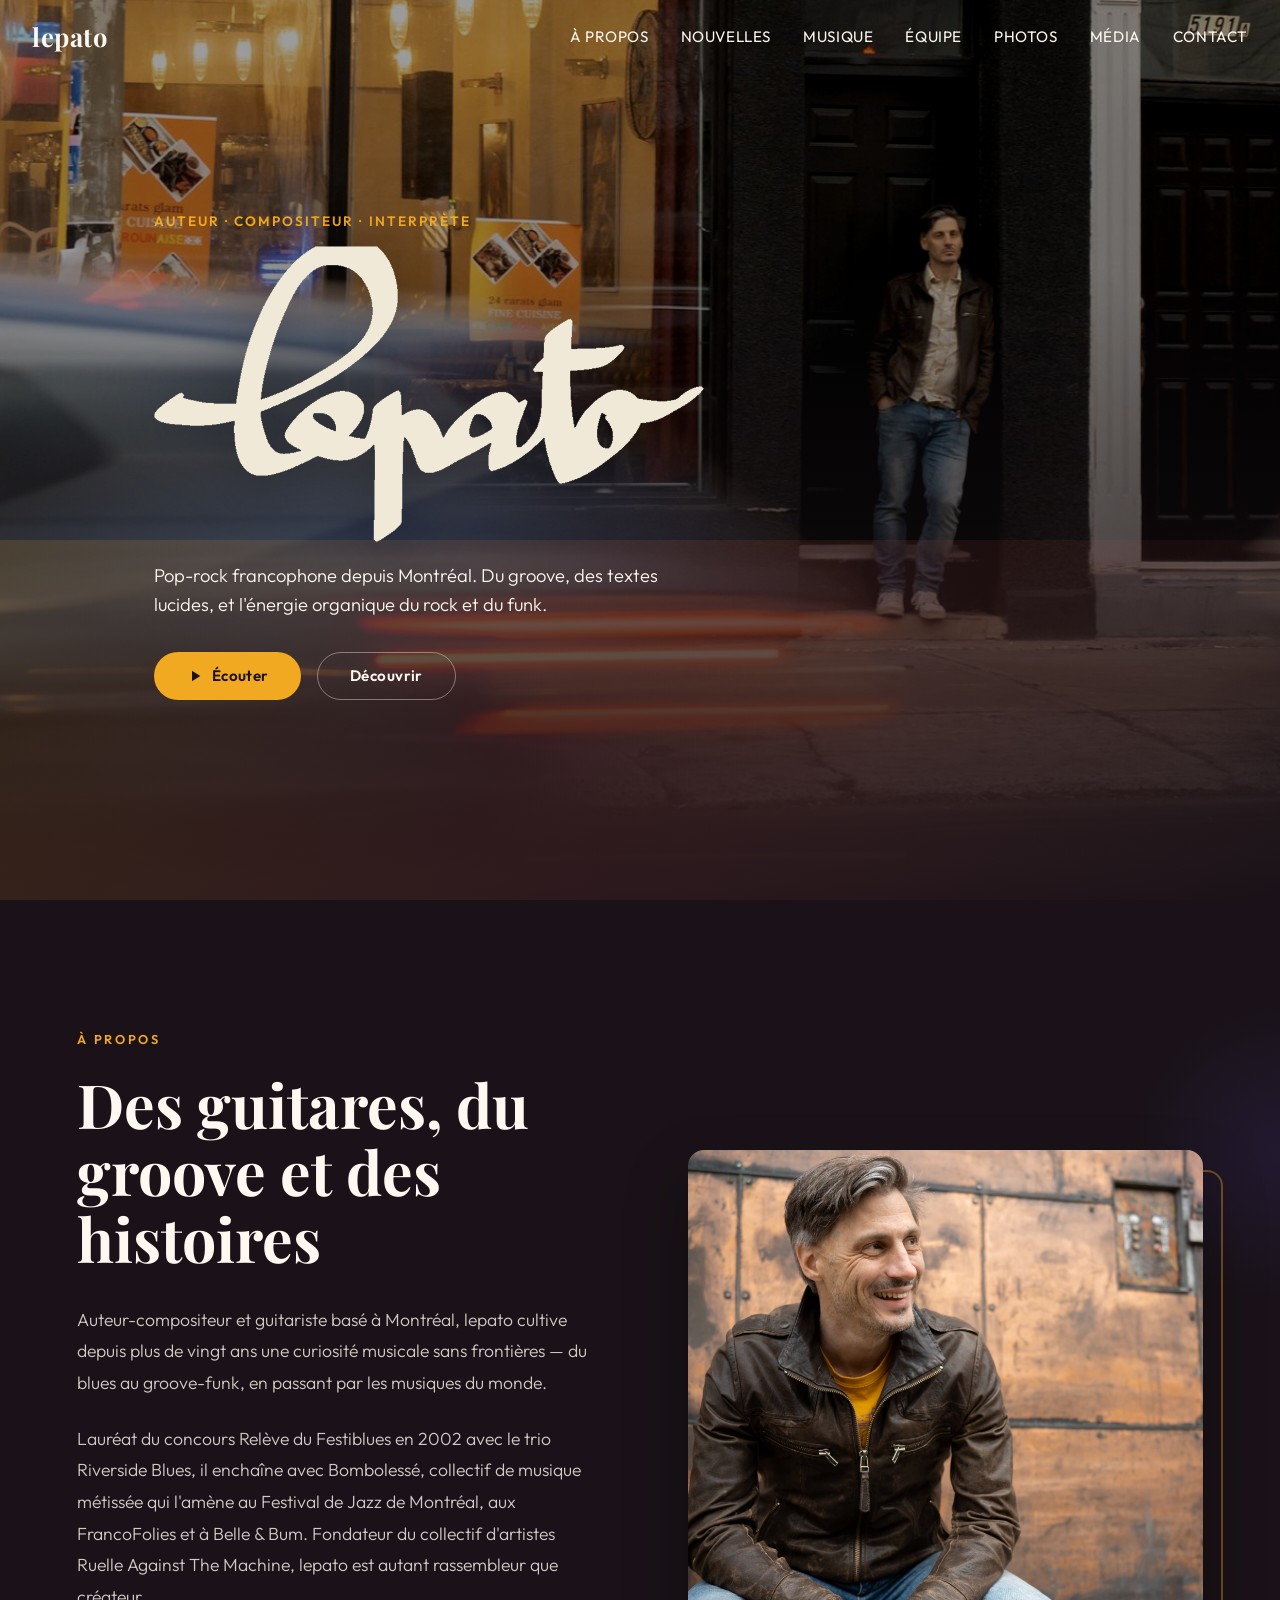
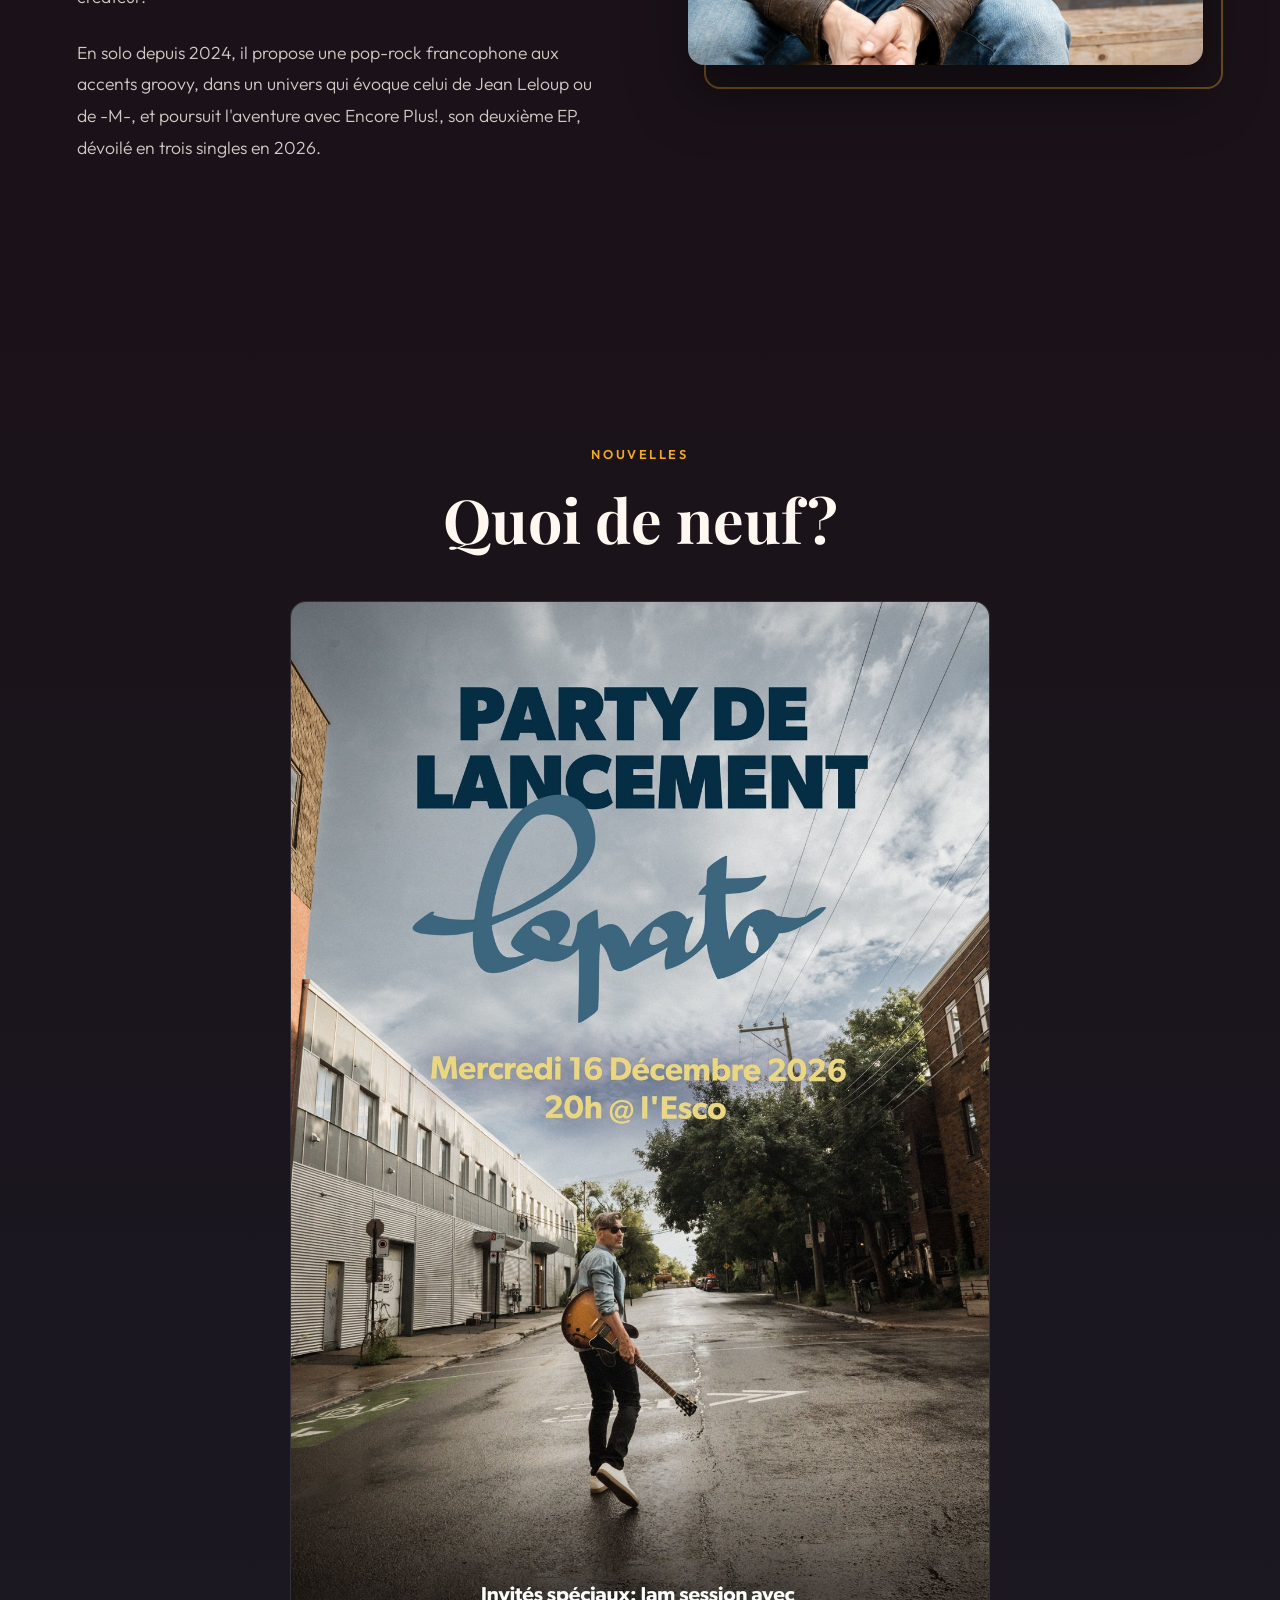
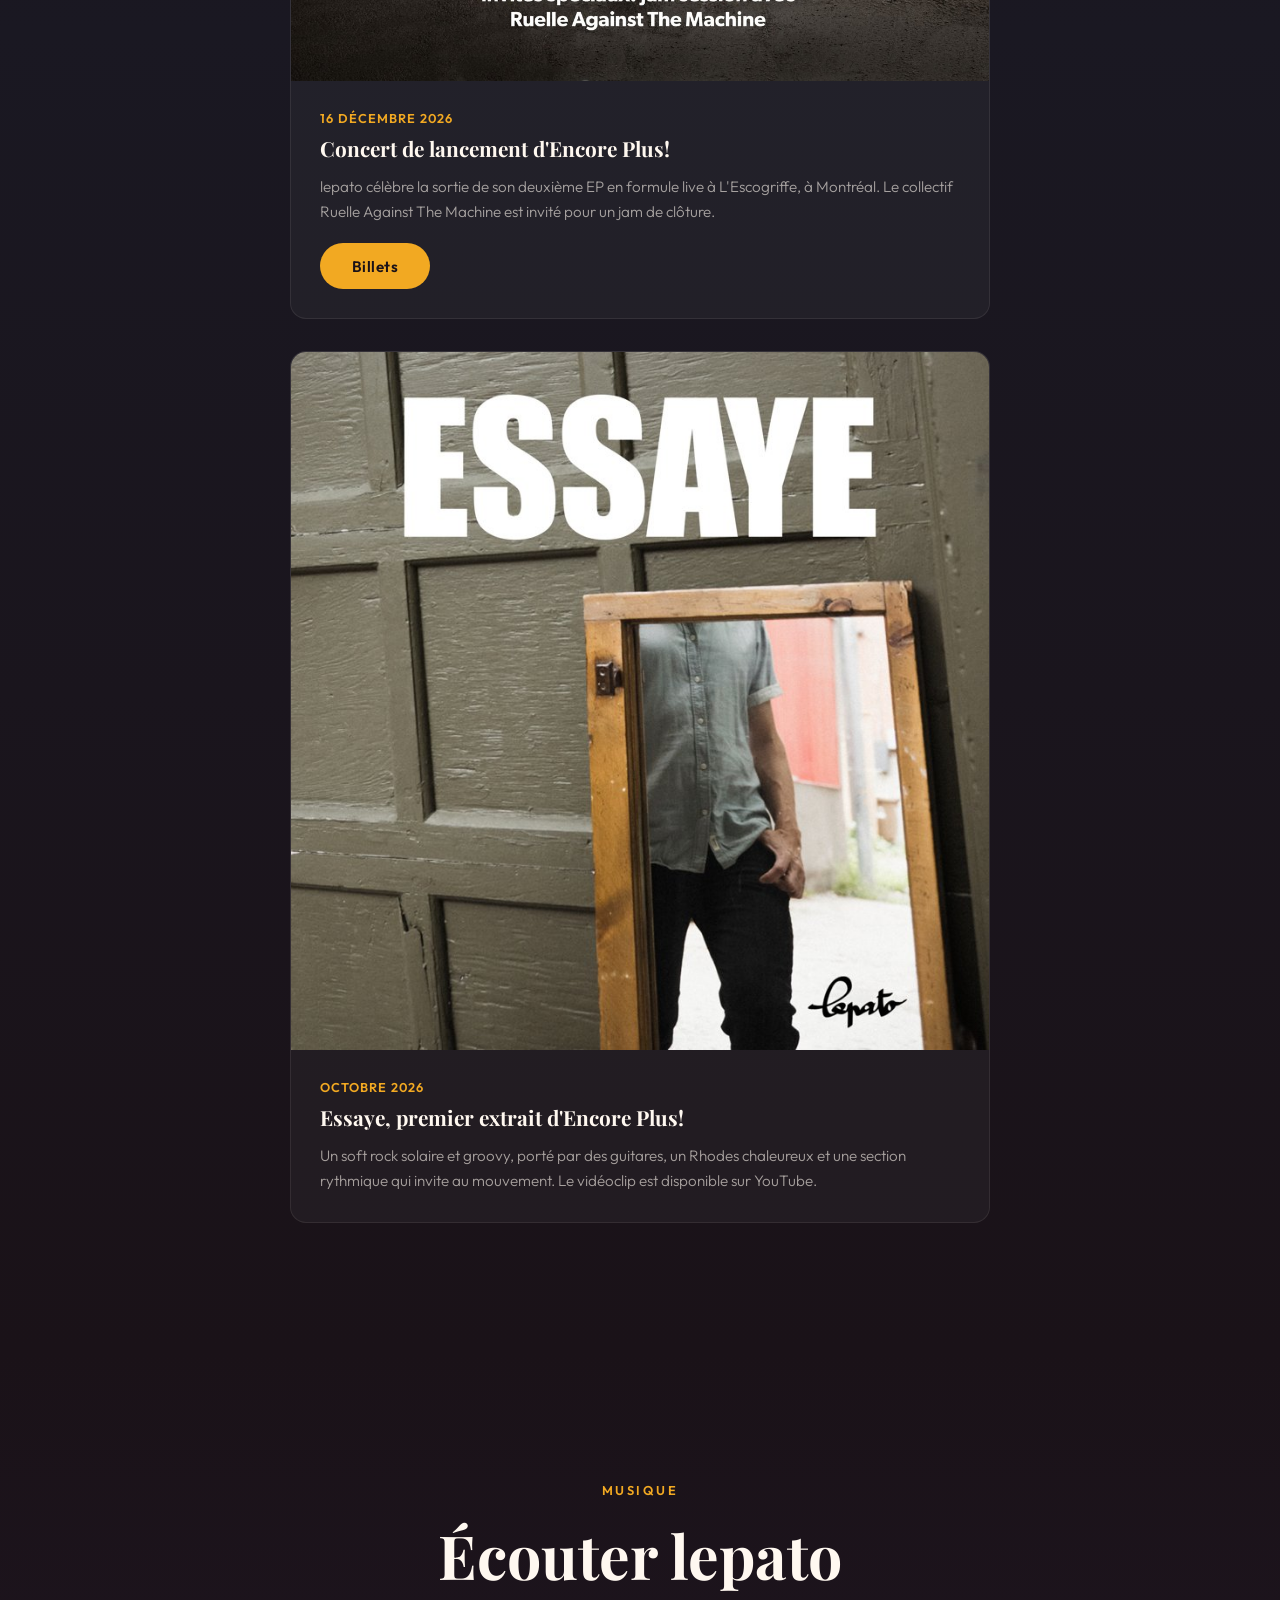
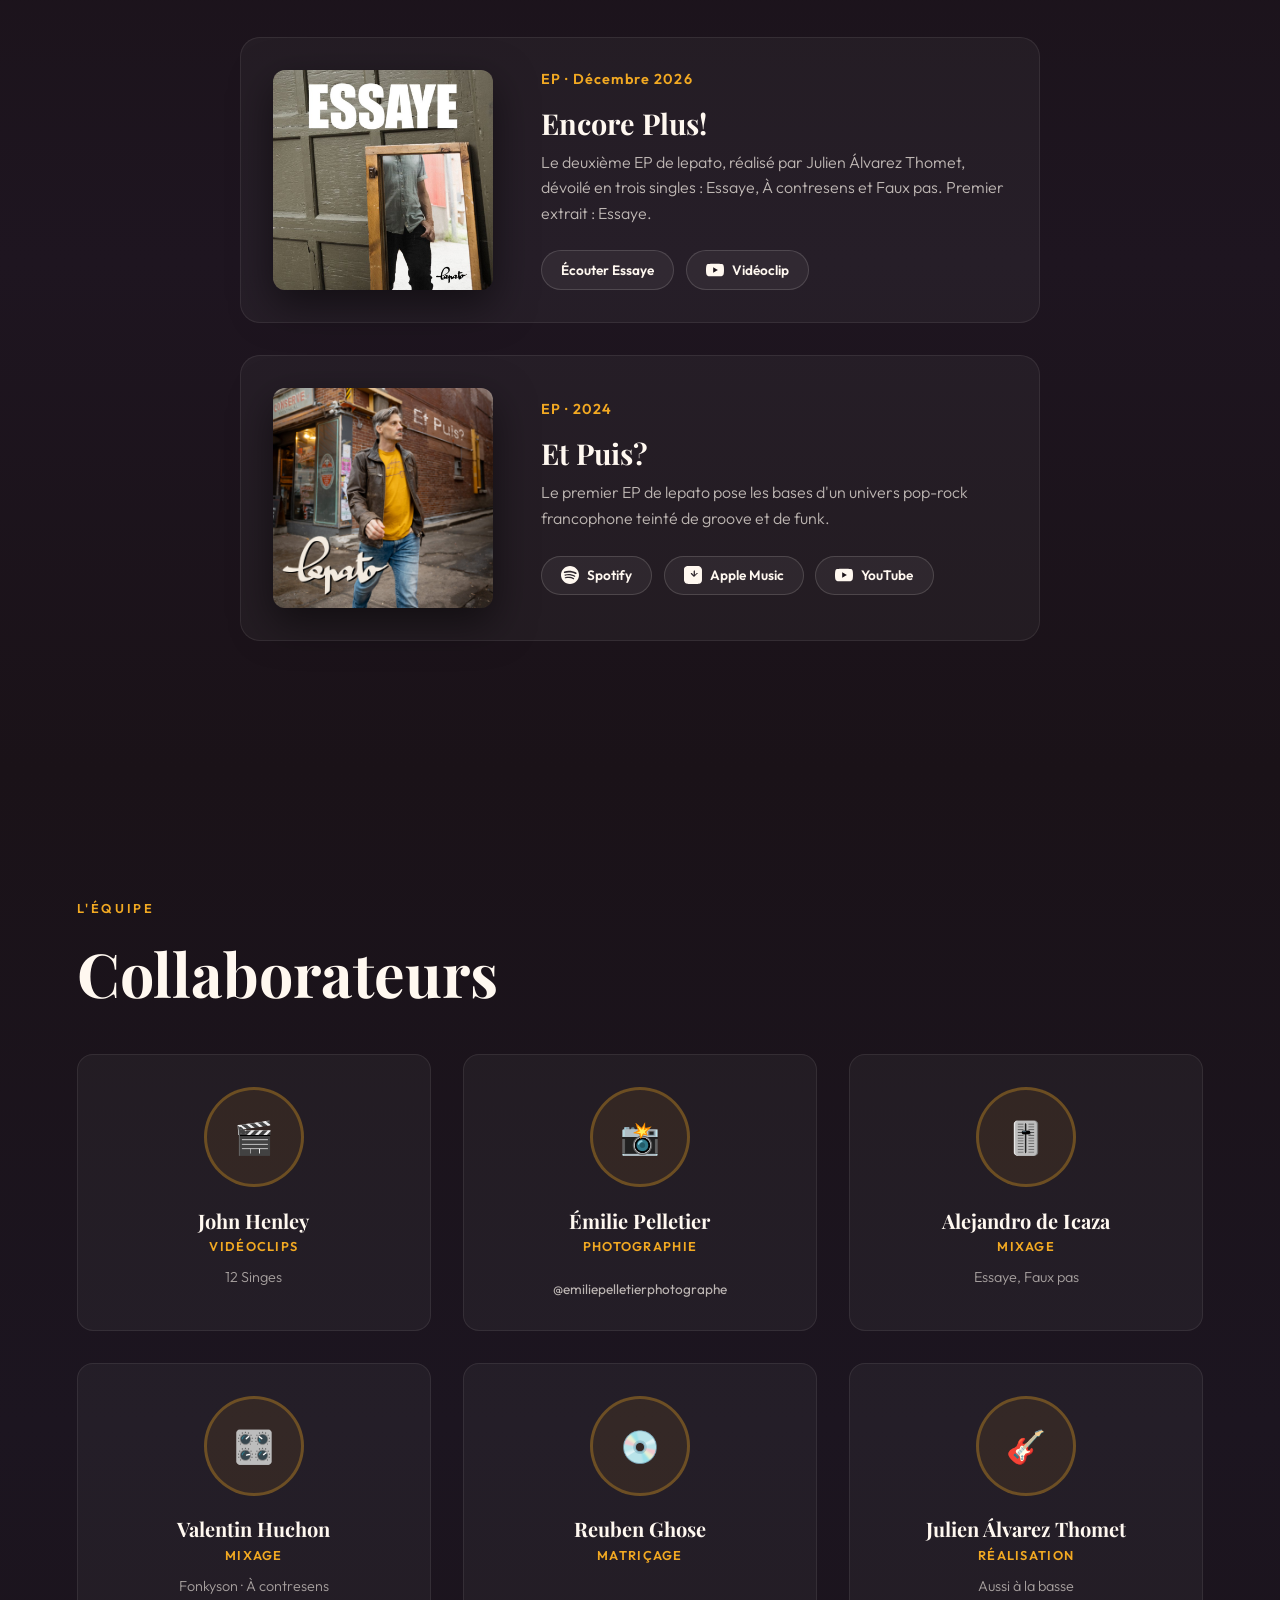
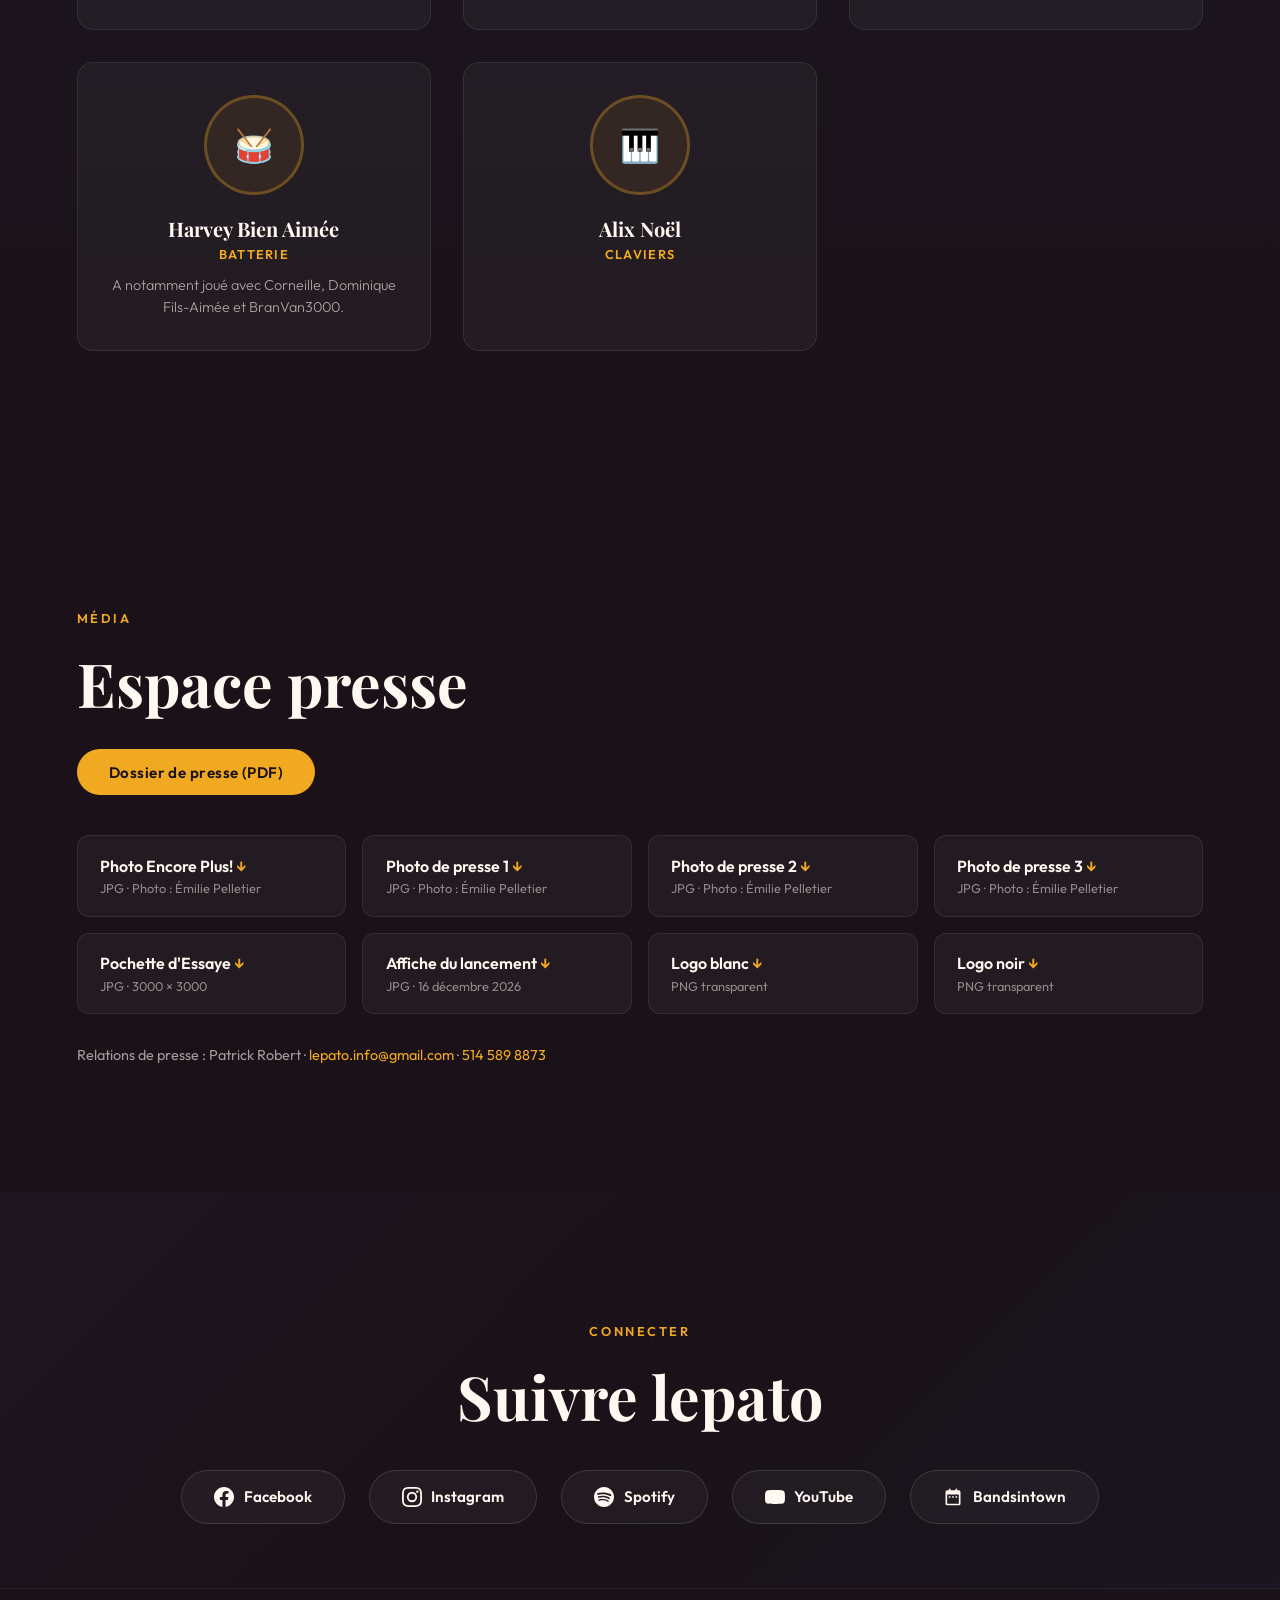
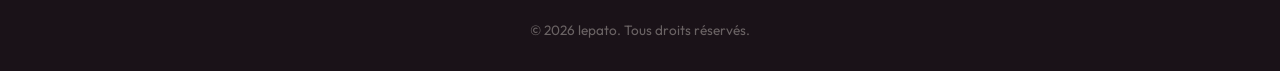
==== commit 54dcf0fd: "Dossier de presse, contact presse et référence à Jean Leloup - Dossier de presse PDF ajouté dans pre" ====
--- a/index.html
+++ b/index.html
@@ -59,7 +59,7 @@
             <h2 class="section-title">Des guitares, du groove et des histoires</h2>
             <p>Auteur-compositeur et guitariste basé à Montréal, lepato cultive depuis plus de vingt ans une curiosité musicale sans frontières — du blues au groove-funk, en passant par les musiques du monde.</p>
             <p>Lauréat du concours Relève du Festiblues en 2002 avec le trio Riverside Blues, il enchaîne avec Bombolessé, collectif de musique métissée qui l'amène au Festival de Jazz de Montréal, aux FrancoFolies et à Belle &amp; Bum. Fondateur du collectif d'artistes Ruelle Against The Machine, lepato est autant rassembleur que créateur.</p>
-            <p>En solo depuis 2024, il propose une pop-rock francophone aux accents groovy et poursuit l'aventure avec Encore Plus!, son deuxième EP, dévoilé en trois singles en 2026.</p>
+            <p>En solo depuis 2024, il propose une pop-rock francophone aux accents groovy, dans un univers qui évoque celui de Jean Leloup ou de -M-, et poursuit l'aventure avec Encore Plus!, son deuxième EP, dévoilé en trois singles en 2026.</p>
         </div>
         <div class="about-image-wrap reveal">
             <img src="images/photo1.jpg" alt="lepato - Portrait">
@@ -216,9 +216,7 @@
             <span class="section-label">Média</span>
             <h2 class="section-title">Espace presse</h2>
         </div>
-        <!-- [À COMPLÉTER : bouton du dossier de presse quand le PDF sera dans presse/]
-        <a href="presse/lepato-dossier-de-presse.pdf" class="btn btn-primary reveal" download>Dossier de presse (PDF)</a>
-        -->
+        <a href="presse/lepato-dossier-de-presse.pdf" class="btn btn-primary reveal" target="_blank" rel="noopener">Dossier de presse (PDF)</a>
         <div class="media-grid reveal">
             <a href="presse/lepato-encore-plus-photo-emilie-pelletier.jpg" class="media-item" download>
                 <span class="media-title">Photo Encore Plus!</span>
@@ -253,7 +251,7 @@
                 <span class="media-meta">PNG transparent</span>
             </a>
         </div>
-        <p class="media-contact reveal">Relations de presse : Indie Montréal · Contact : <a href="mailto:lepato.info@gmail.com">lepato.info@gmail.com</a></p>
+        <p class="media-contact reveal">Relations de presse : Patrick Robert · <a href="mailto:lepato.info@gmail.com">lepato.info@gmail.com</a> · <a href="tel:+15145898873">514 589 8873</a></p>
     </section>
 
     <!-- CONNECT -->
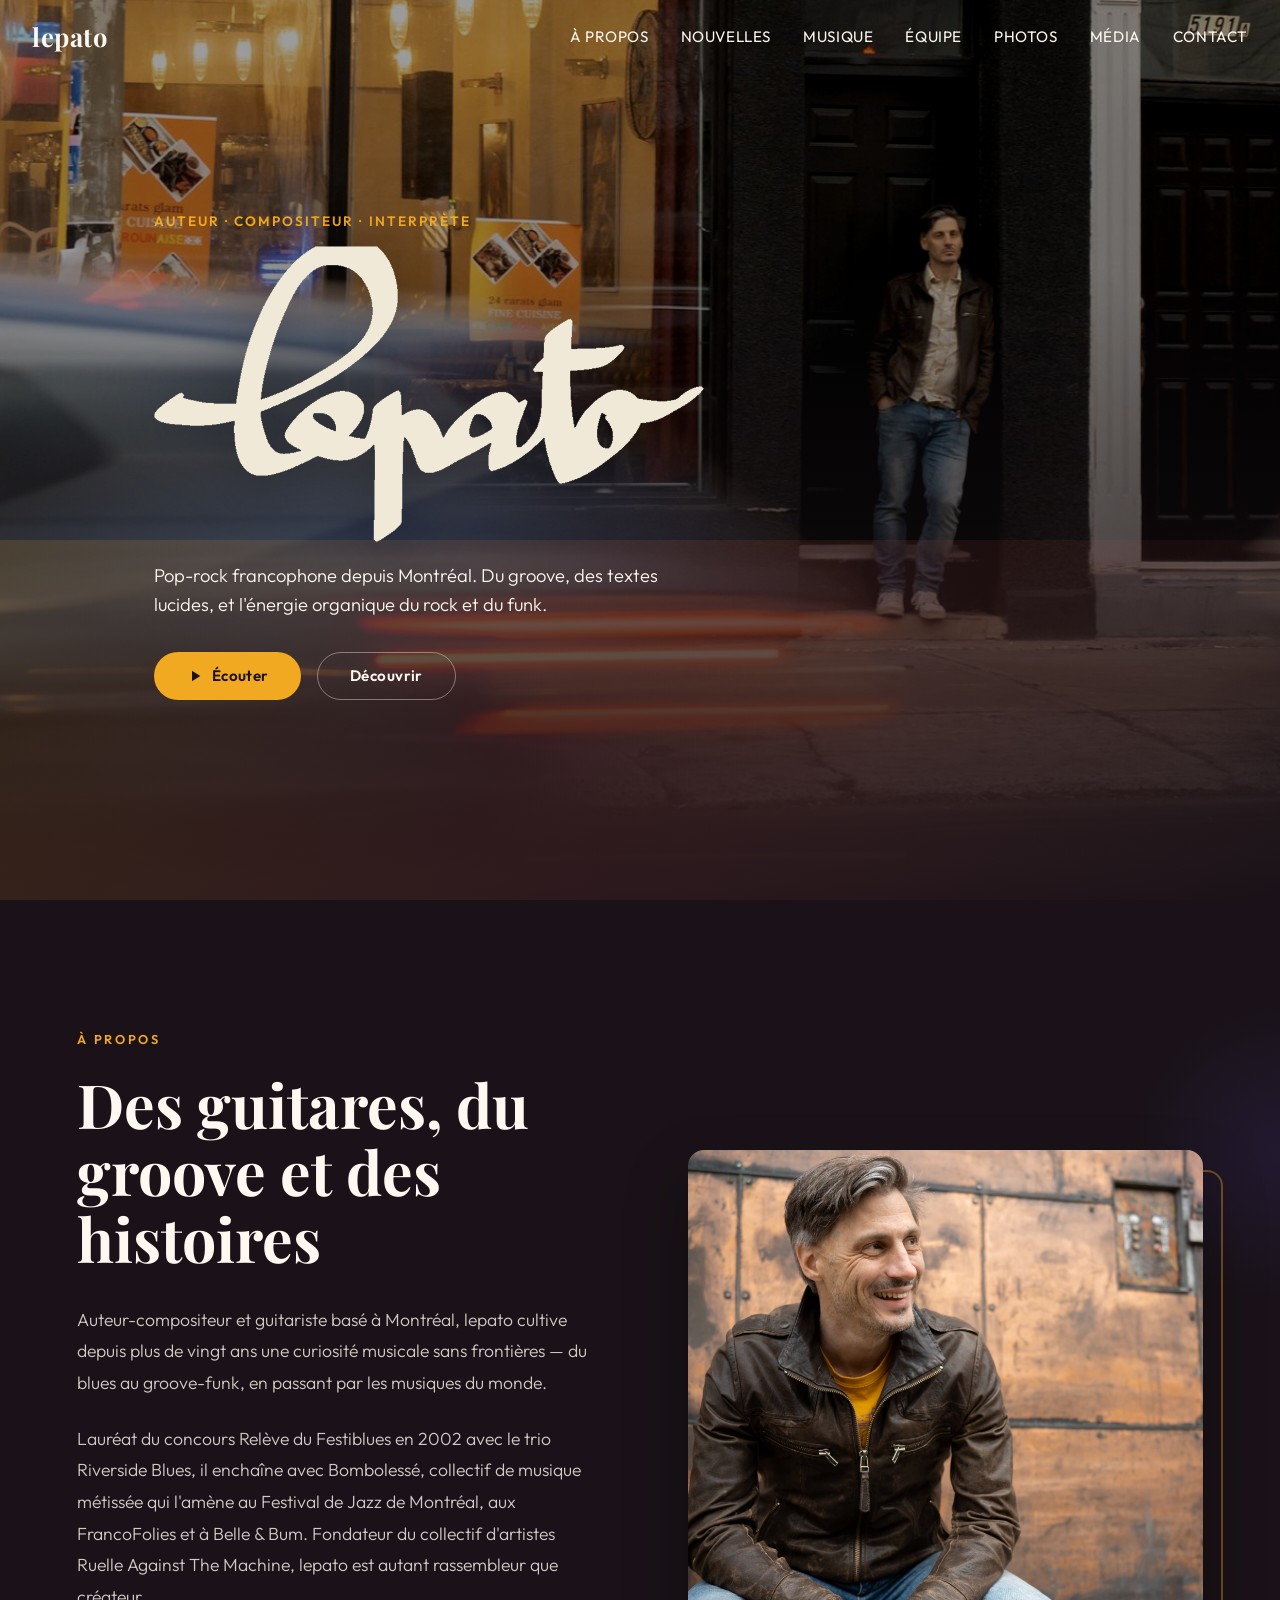
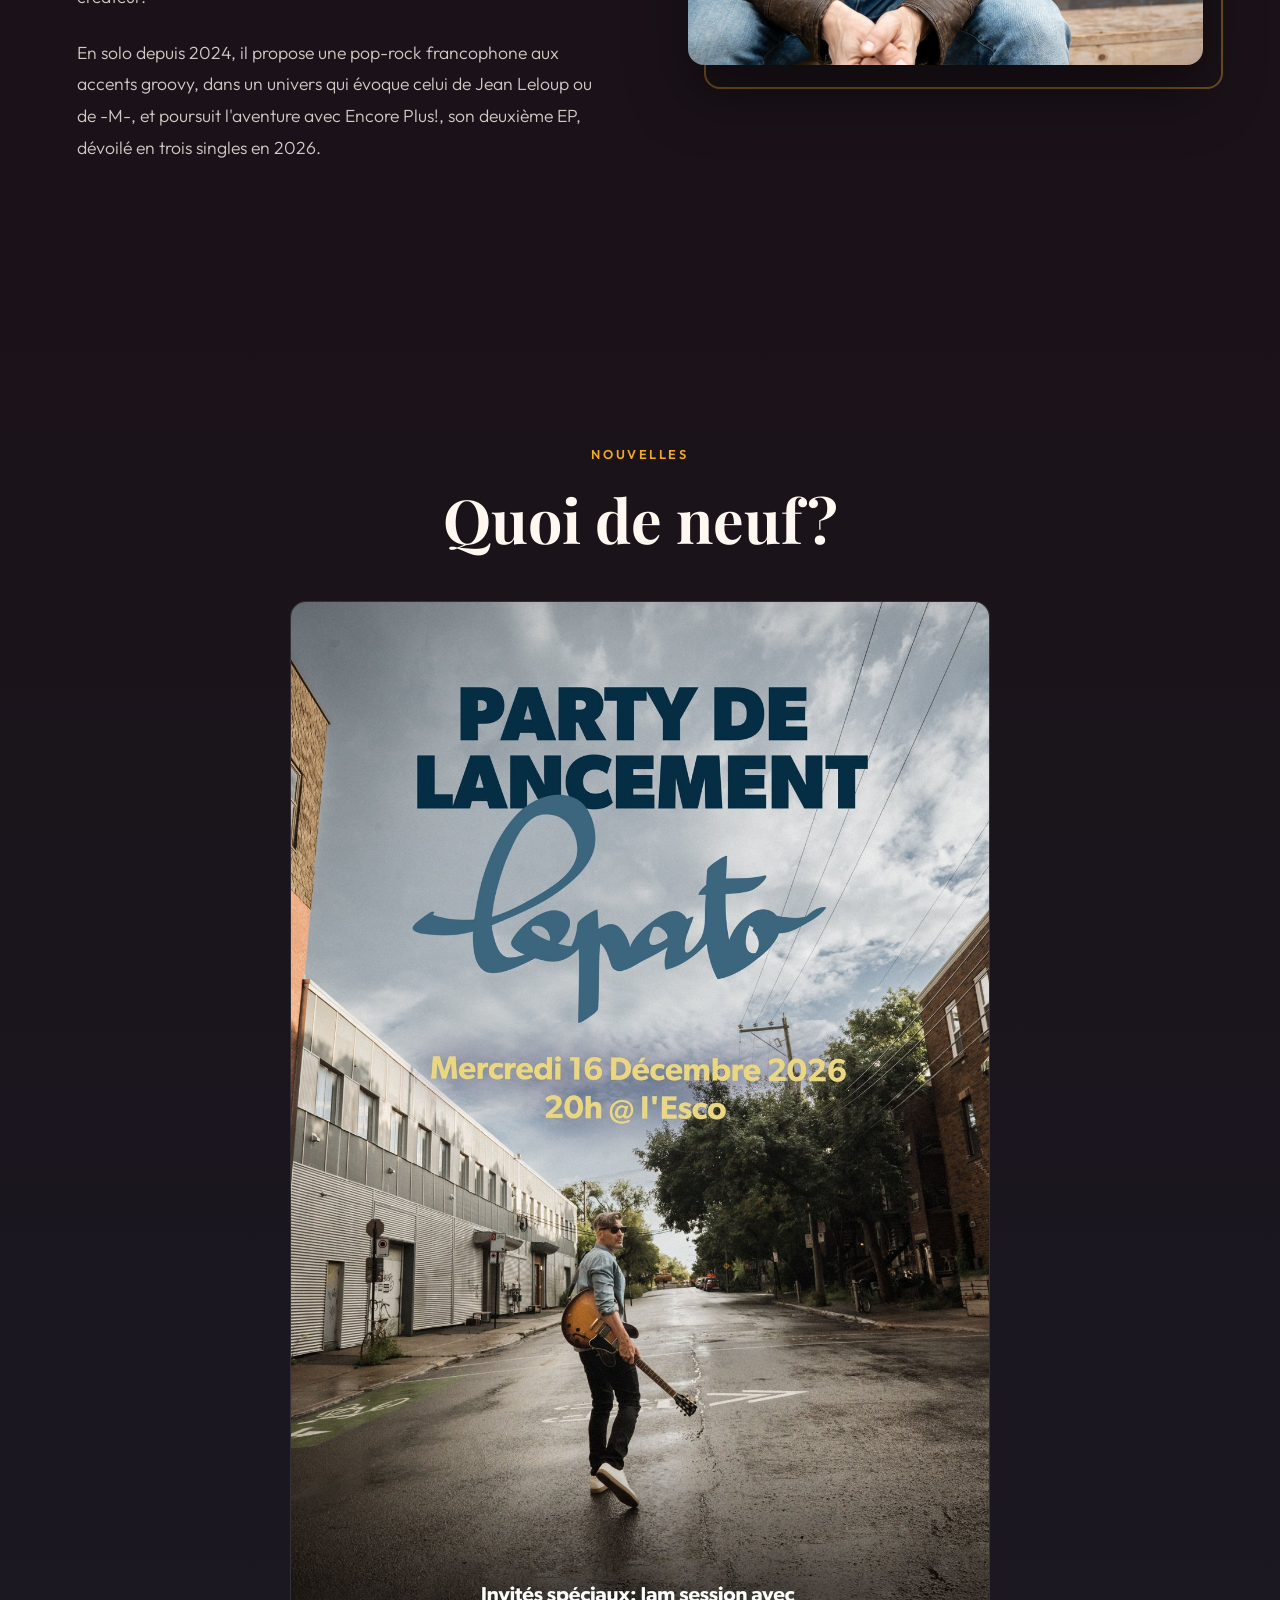
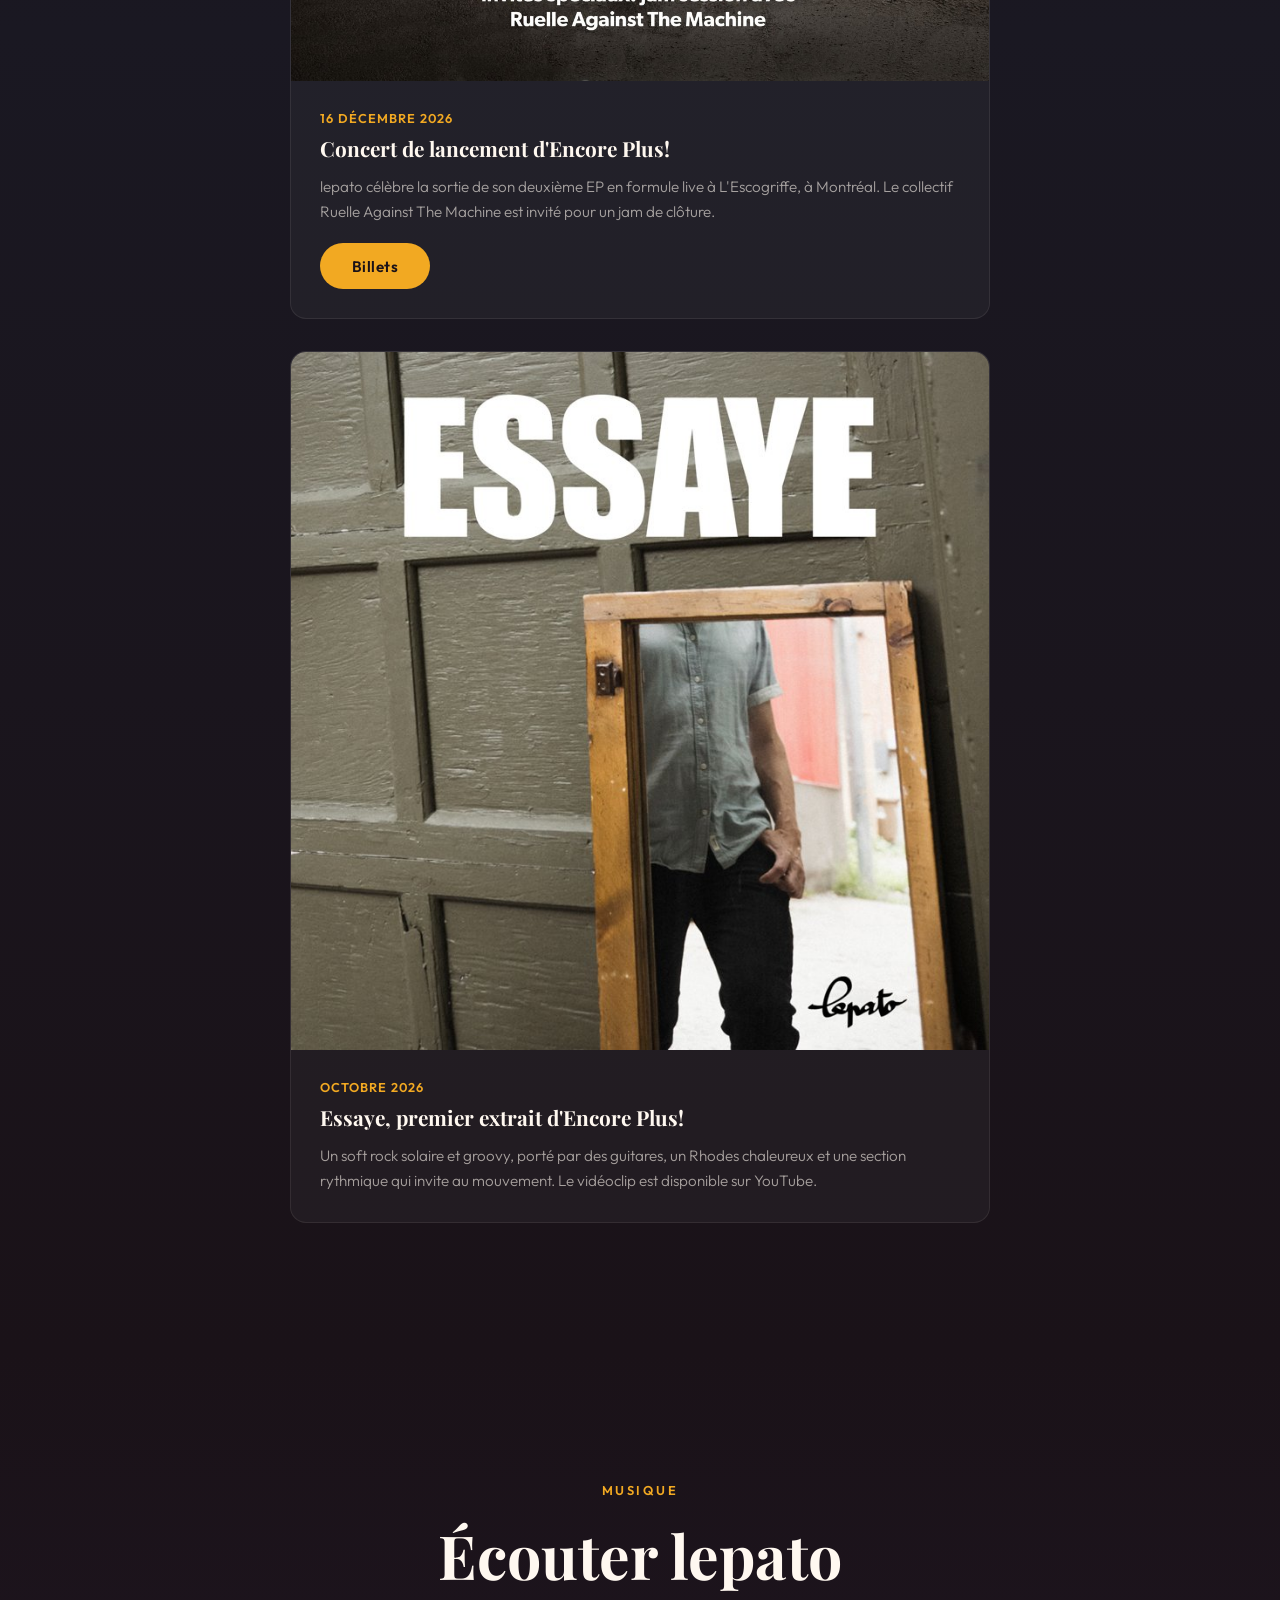
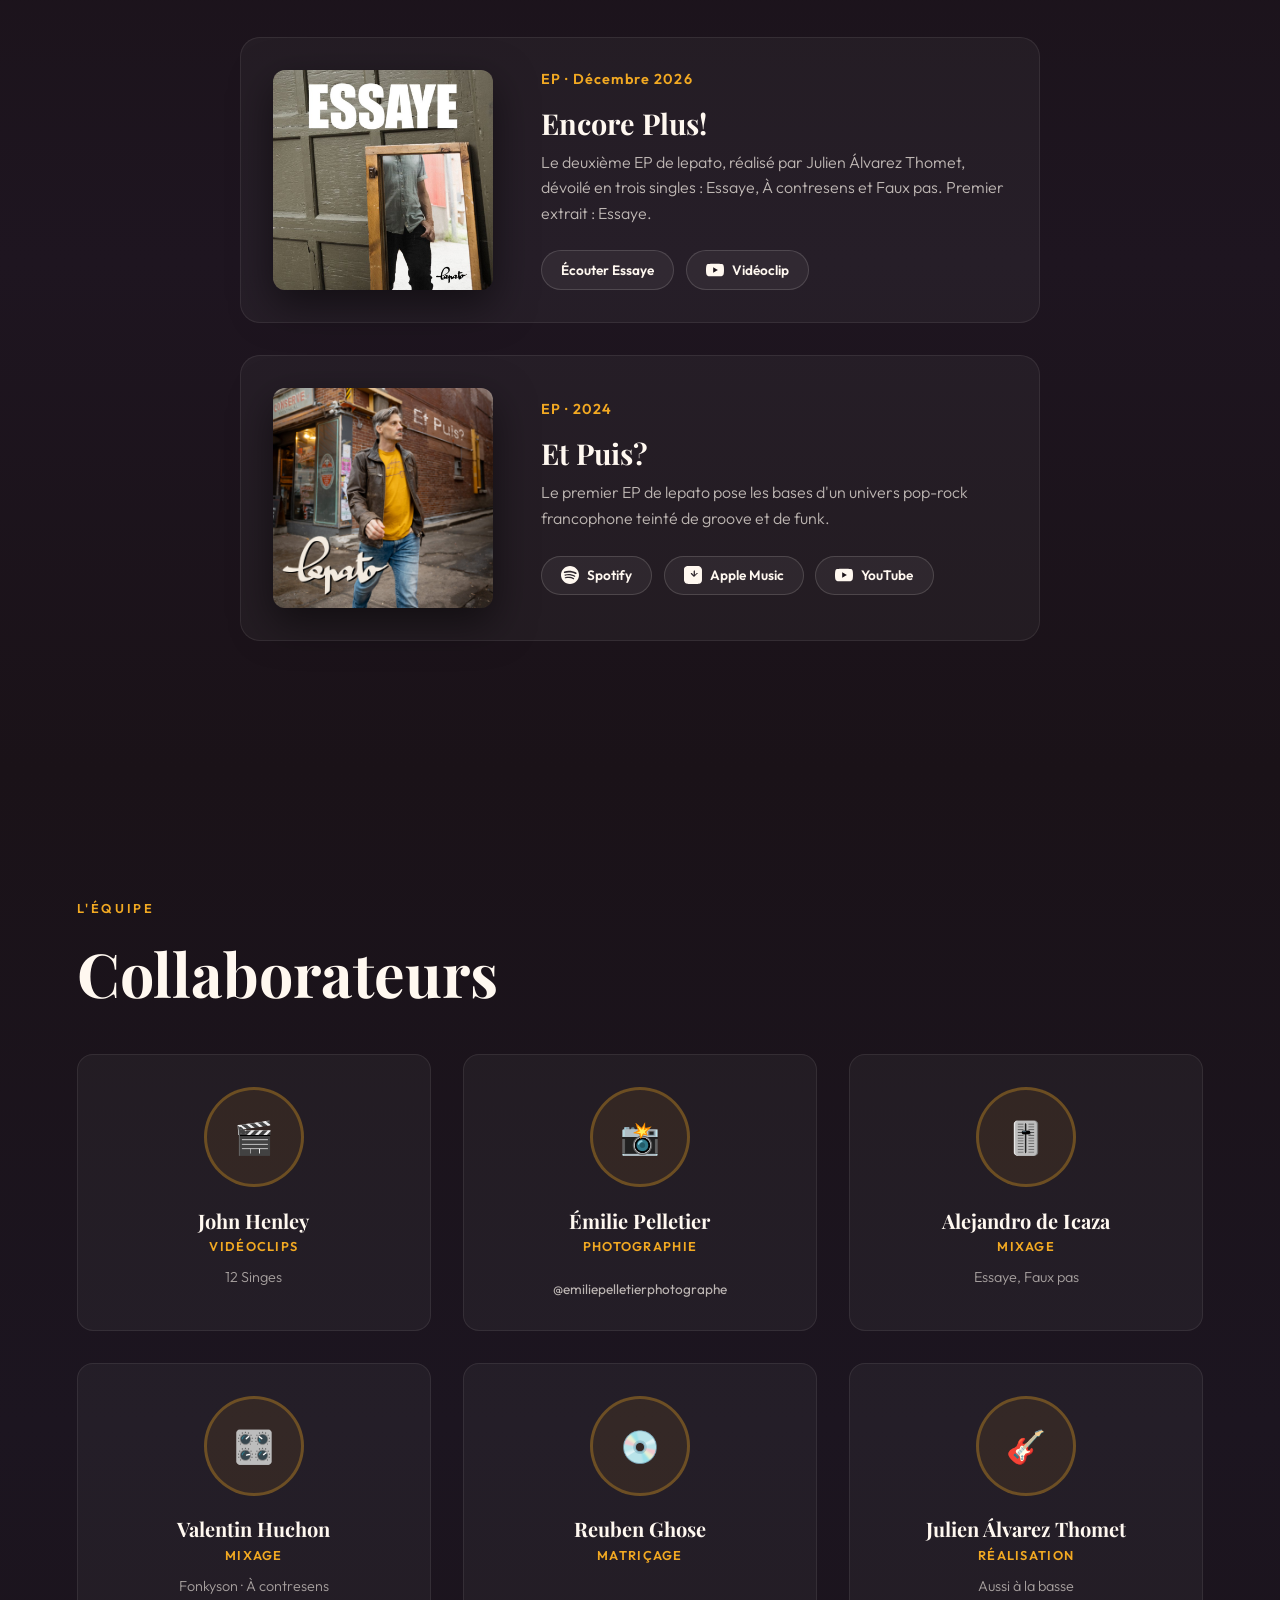
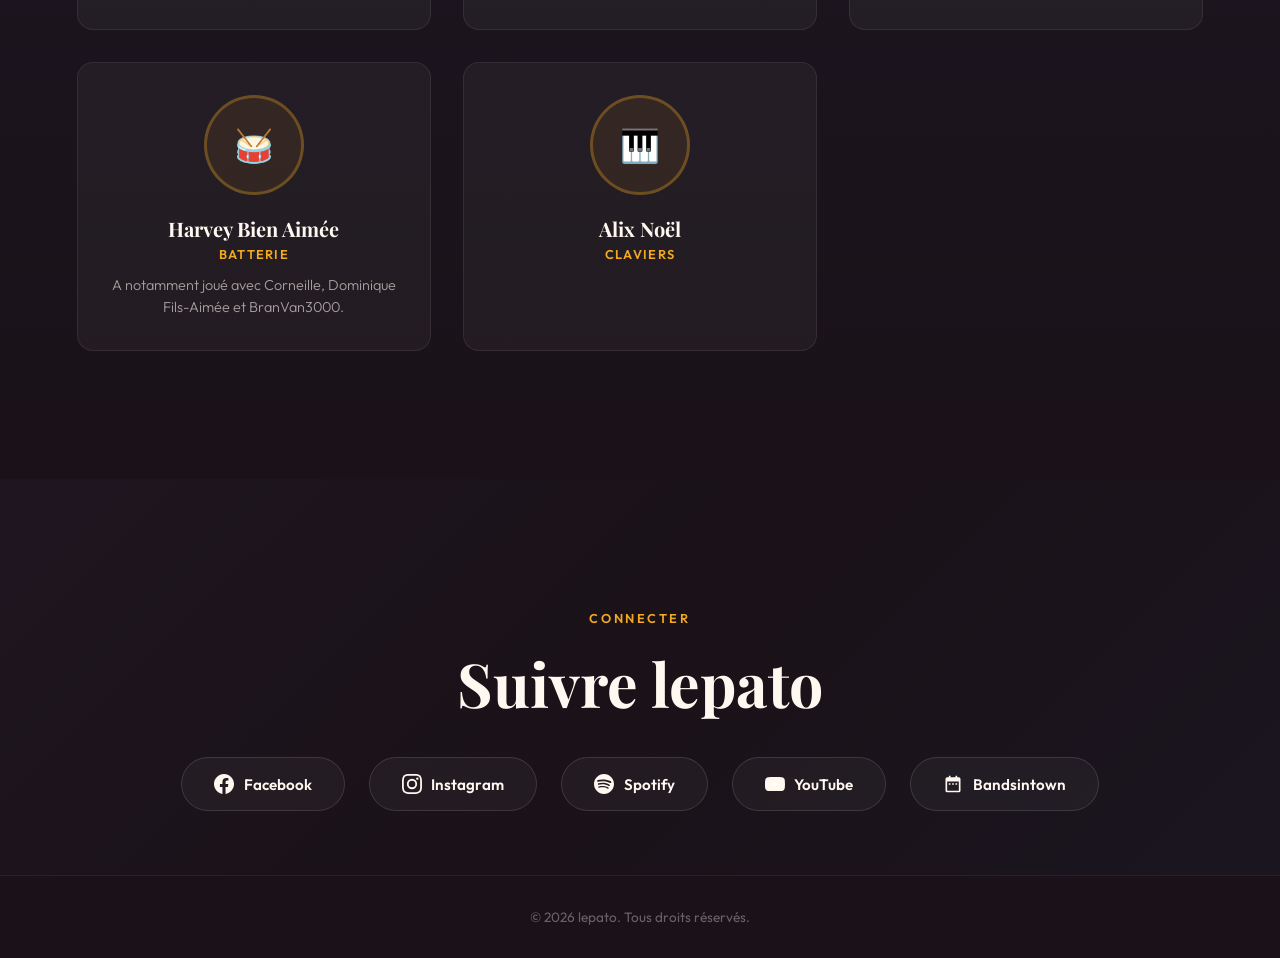
==== commit aa304a6e: "Page Média séparée, avec miniatures - La section Média devient media.html (lien « Média » du menu, a" ====
--- a/index.html
+++ b/index.html
@@ -25,7 +25,7 @@
             <li><a href="#music" onclick="closeNav()">Musique</a></li>
             <li><a href="#equipe" onclick="closeNav()">Équipe</a></li>
             <li><a href="galerie.html">Photos</a></li>
-            <li><a href="#media" onclick="closeNav()">Média</a></li>
+            <li><a href="media.html">Média</a></li>
             <li><a href="#connect" onclick="closeNav()">Contact</a></li>
         </ul>
         <button class="burger" id="burger" onclick="toggleNav()" aria-label="Menu">
@@ -210,50 +210,6 @@
         </div>
     </section>
 
-    <!-- MEDIA -->
-    <section class="media" id="media">
-        <div class="reveal">
-            <span class="section-label">Média</span>
-            <h2 class="section-title">Espace presse</h2>
-        </div>
-        <a href="presse/lepato-dossier-de-presse.pdf" class="btn btn-primary reveal" target="_blank" rel="noopener">Dossier de presse (PDF)</a>
-        <div class="media-grid reveal">
-            <a href="presse/lepato-encore-plus-photo-emilie-pelletier.jpg" class="media-item" download>
-                <span class="media-title">Photo Encore Plus!</span>
-                <span class="media-meta">JPG · Photo : Émilie Pelletier</span>
-            </a>
-            <a href="presse/lepato-photo-1-emilie-pelletier.jpg" class="media-item" download>
-                <span class="media-title">Photo de presse 1</span>
-                <span class="media-meta">JPG · Photo : Émilie Pelletier</span>
-            </a>
-            <a href="presse/lepato-photo-2-emilie-pelletier.jpg" class="media-item" download>
-                <span class="media-title">Photo de presse 2</span>
-                <span class="media-meta">JPG · Photo : Émilie Pelletier</span>
-            </a>
-            <a href="presse/lepato-photo-3-emilie-pelletier.jpg" class="media-item" download>
-                <span class="media-title">Photo de presse 3</span>
-                <span class="media-meta">JPG · Photo : Émilie Pelletier</span>
-            </a>
-            <a href="presse/lepato-essaye-pochette.jpg" class="media-item" download>
-                <span class="media-title">Pochette d'Essaye</span>
-                <span class="media-meta">JPG · 3000 × 3000</span>
-            </a>
-            <a href="presse/lepato-affiche-lancement-2026-12-16.jpg" class="media-item" download>
-                <span class="media-title">Affiche du lancement</span>
-                <span class="media-meta">JPG · 16 décembre 2026</span>
-            </a>
-            <a href="presse/lepato-logo-blanc.png" class="media-item" download>
-                <span class="media-title">Logo blanc</span>
-                <span class="media-meta">PNG transparent</span>
-            </a>
-            <a href="presse/lepato-logo-noir.png" class="media-item" download>
-                <span class="media-title">Logo noir</span>
-                <span class="media-meta">PNG transparent</span>
-            </a>
-        </div>
-        <p class="media-contact reveal">Relations de presse : Patrick Robert · <a href="mailto:lepato.info@gmail.com">lepato.info@gmail.com</a> · <a href="tel:+15145898873">514 589 8873</a></p>
-    </section>
-
     <!-- CONNECT -->
     <section class="connect" id="connect">
         <div class="reveal">
--- a/style.css
+++ b/style.css
@@ -677,6 +677,24 @@
     transform: translateY(-3px);
 }
 
+.media-thumb {
+    width: 100%;
+    aspect-ratio: 1;
+    object-fit: cover;
+    border-radius: 8px;
+    margin-bottom: 0.6rem;
+}
+
+.media-thumb[src$=".png"] {
+    object-fit: contain;
+    padding: 1rem;
+    background: rgba(255, 248, 240, 0.04);
+}
+
+.media-thumb.media-thumb-light {
+    background: var(--cream);
+}
+
 .media-title {
     font-weight: 600;
 }
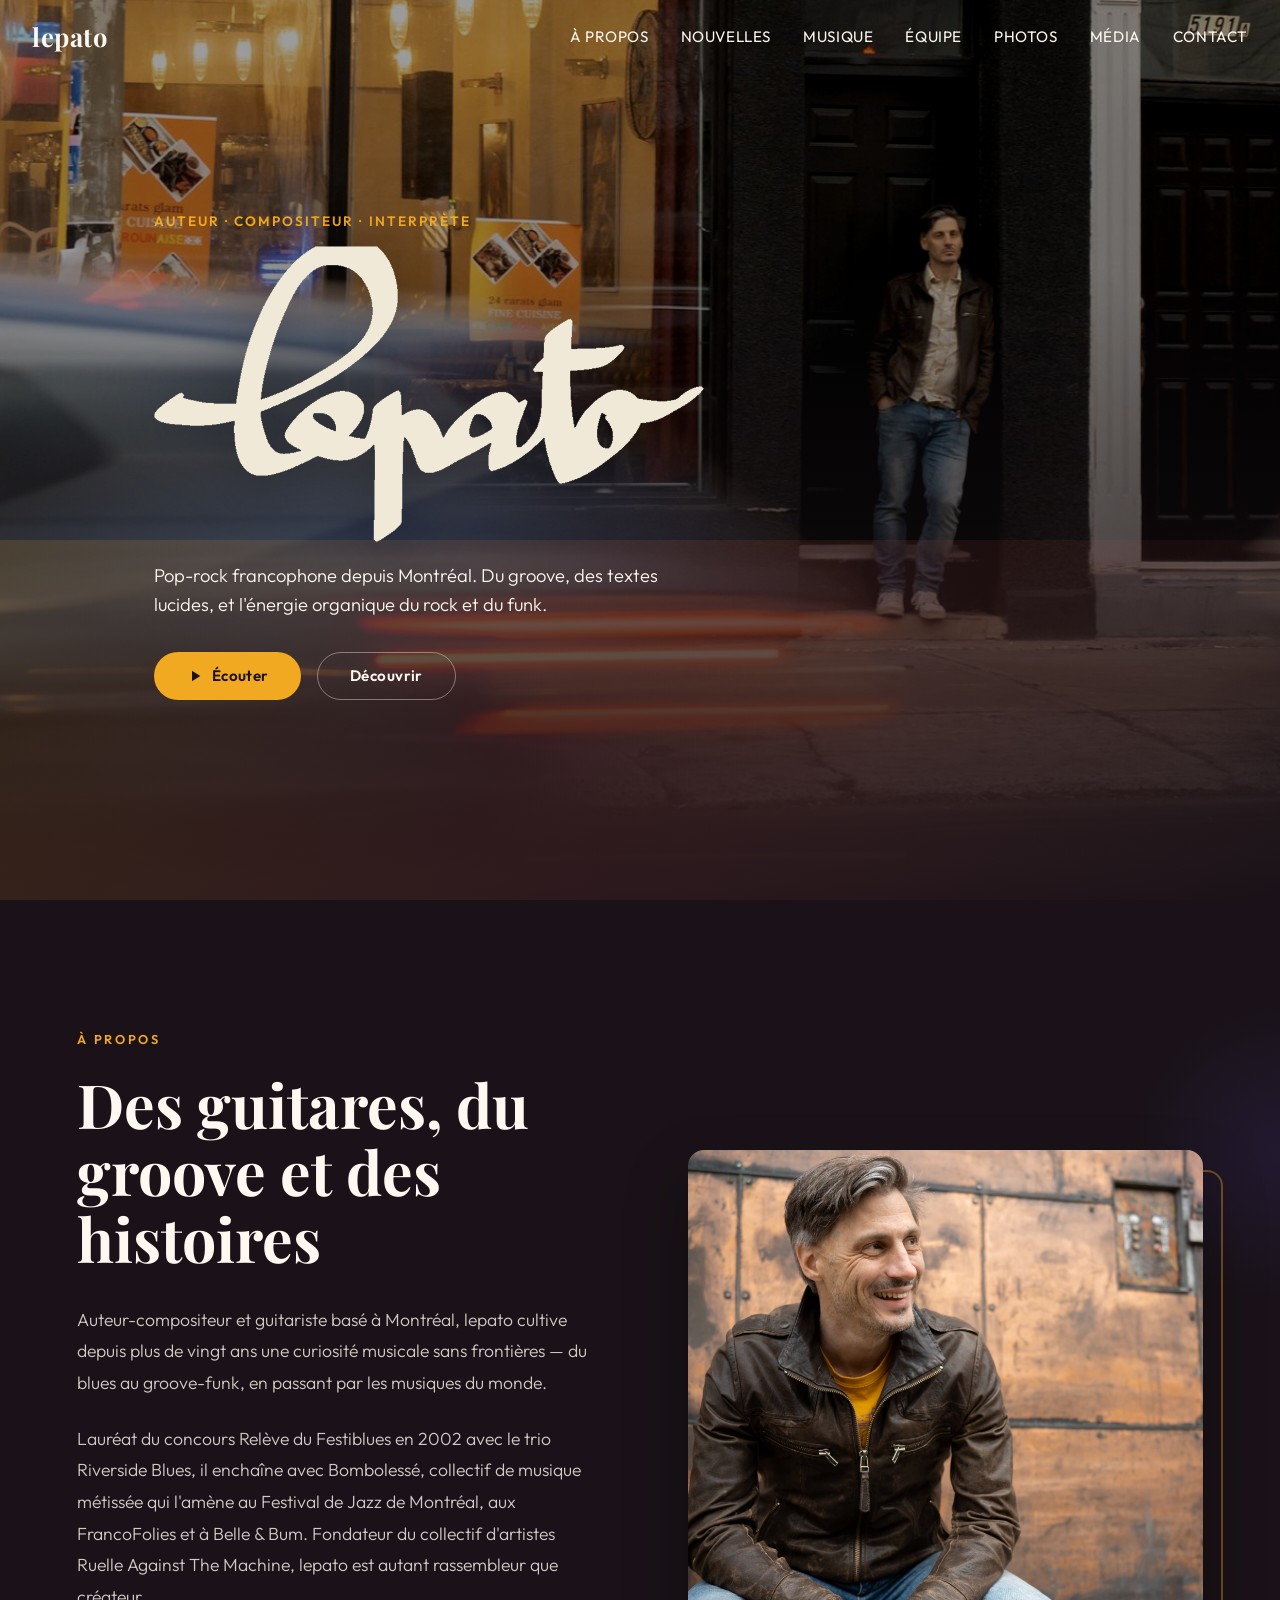
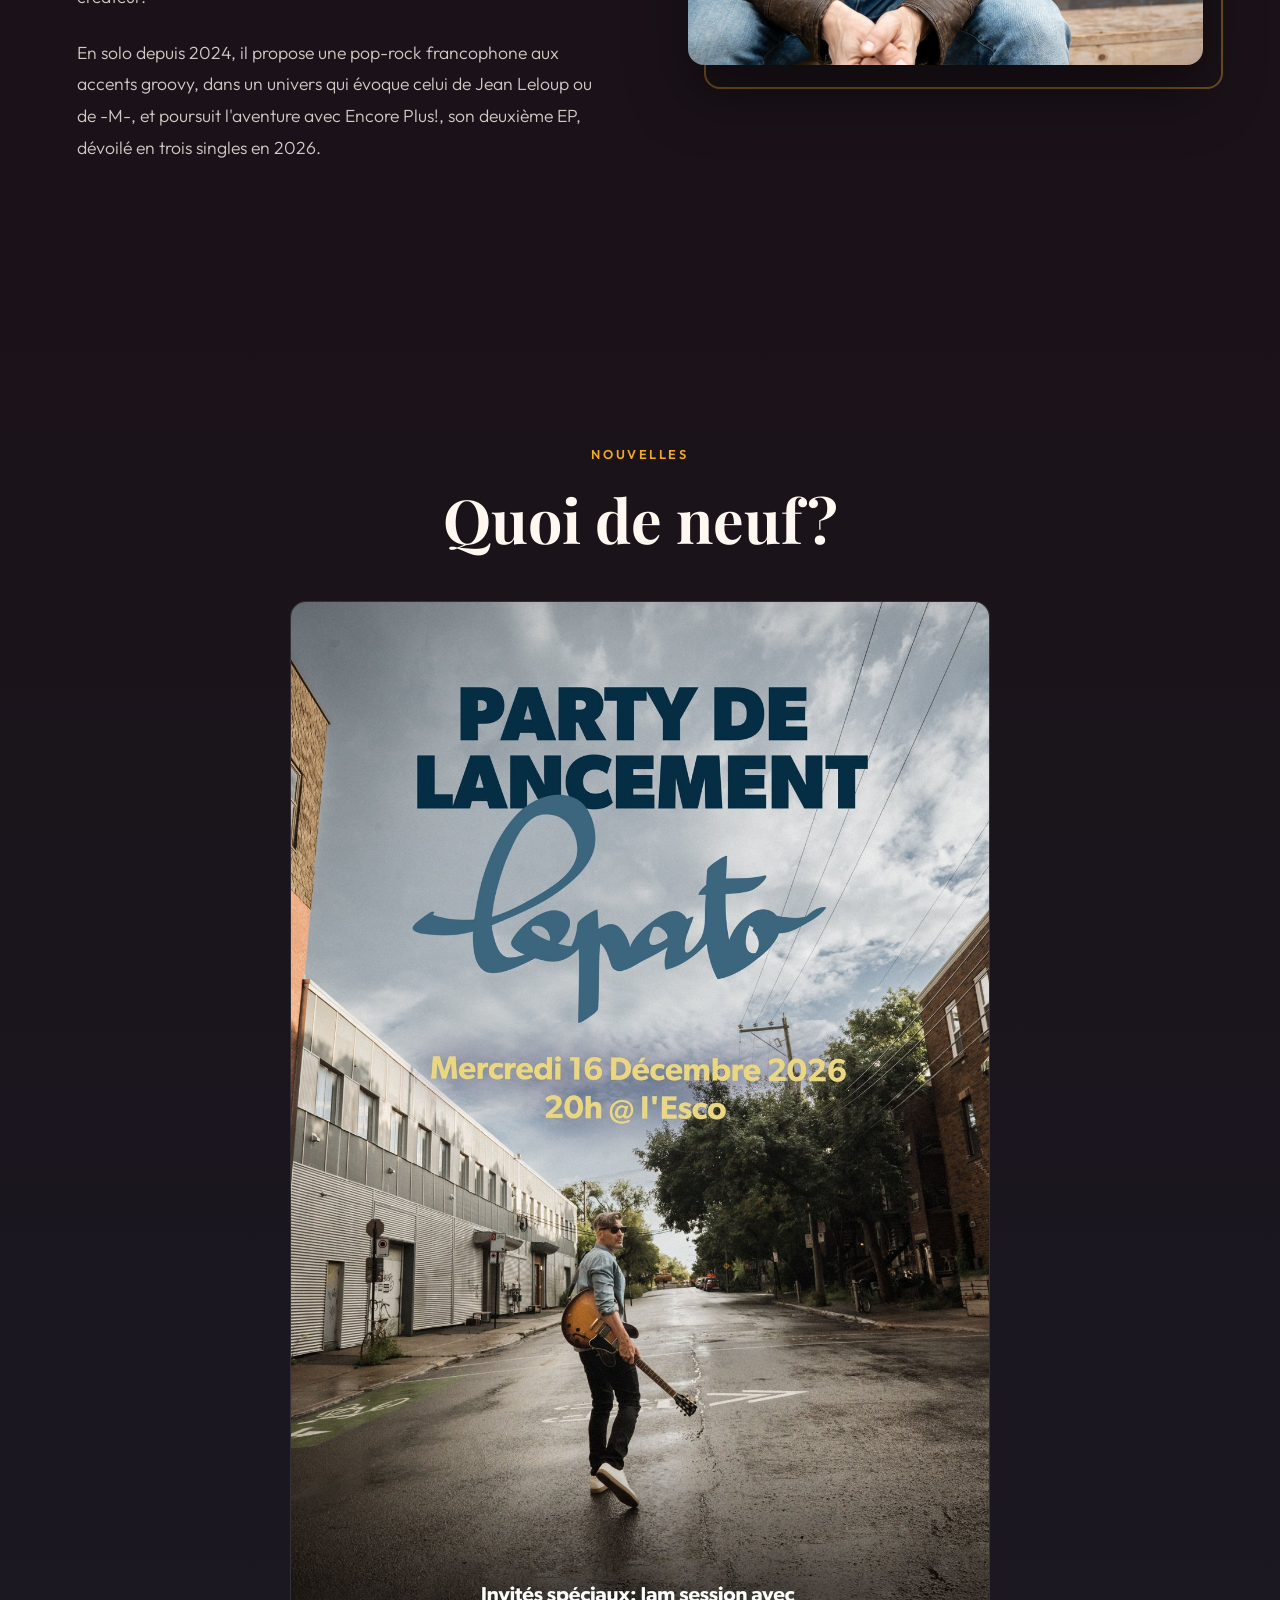
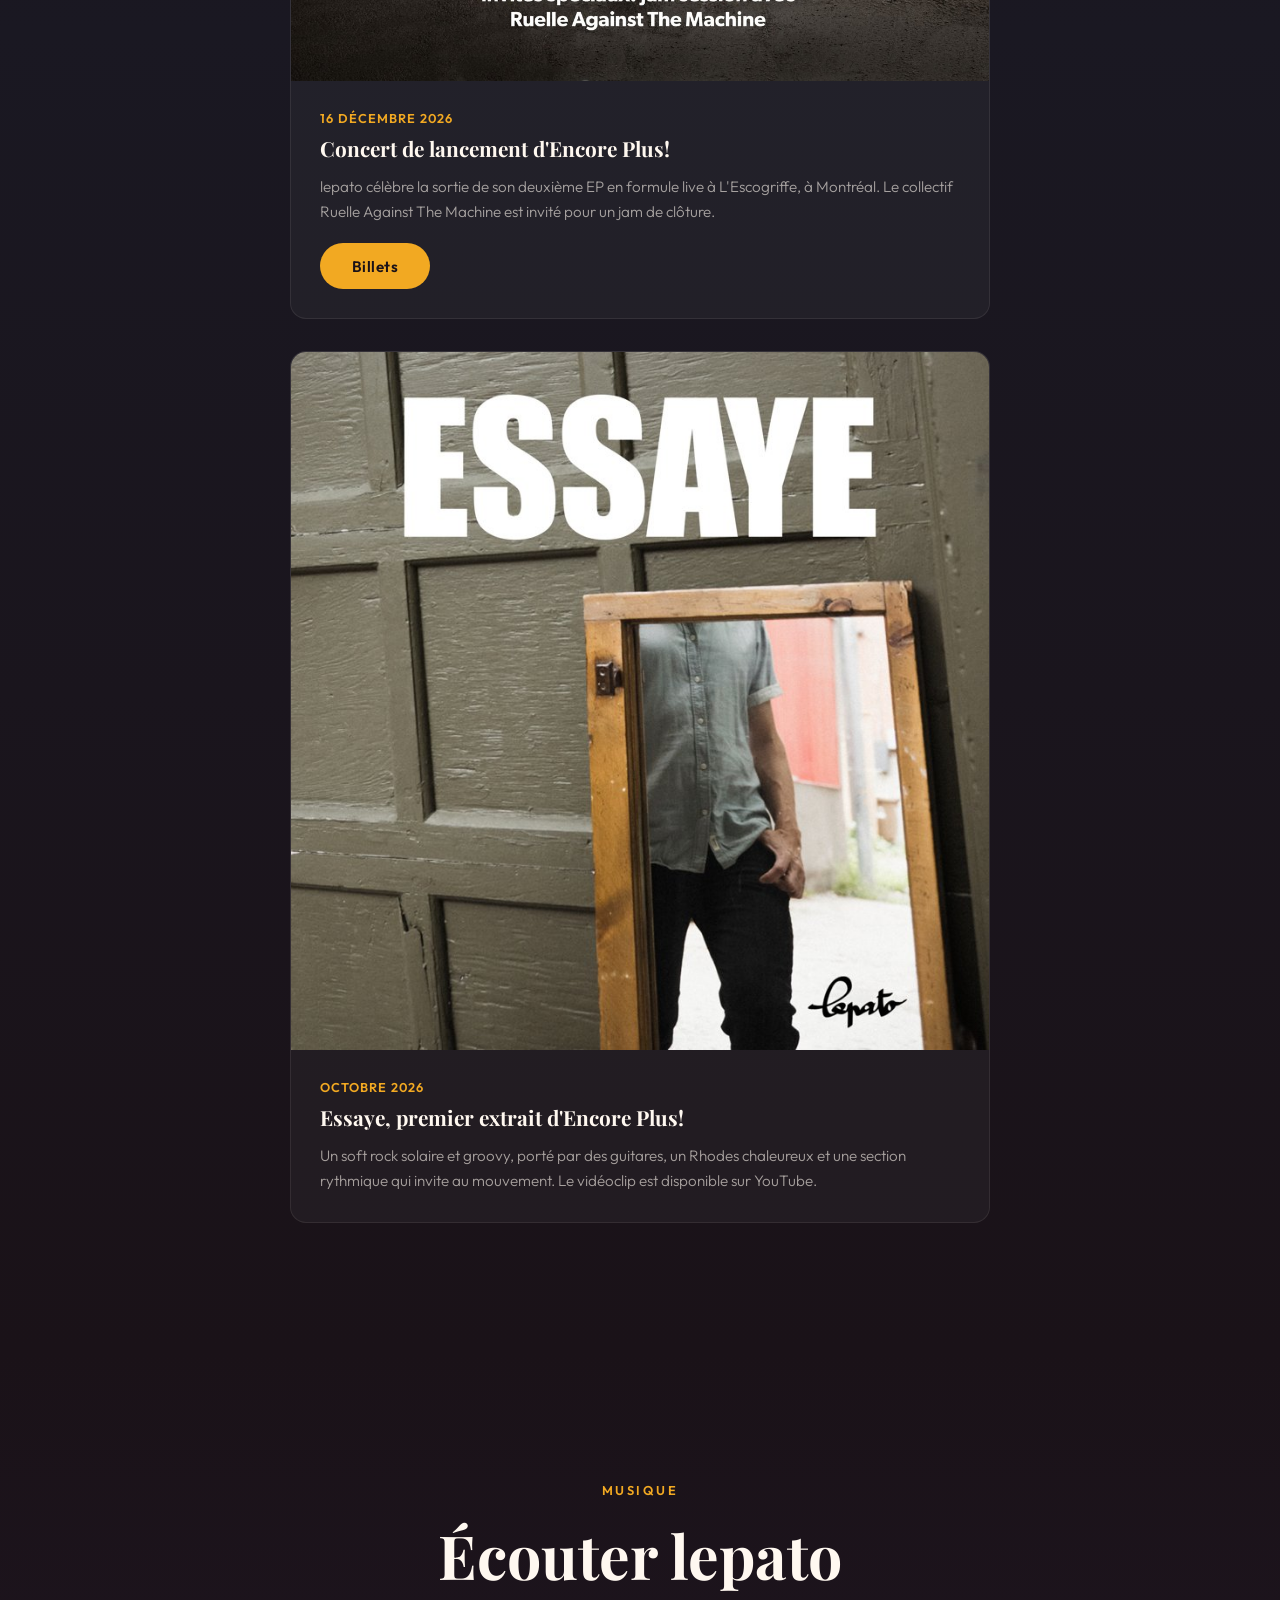
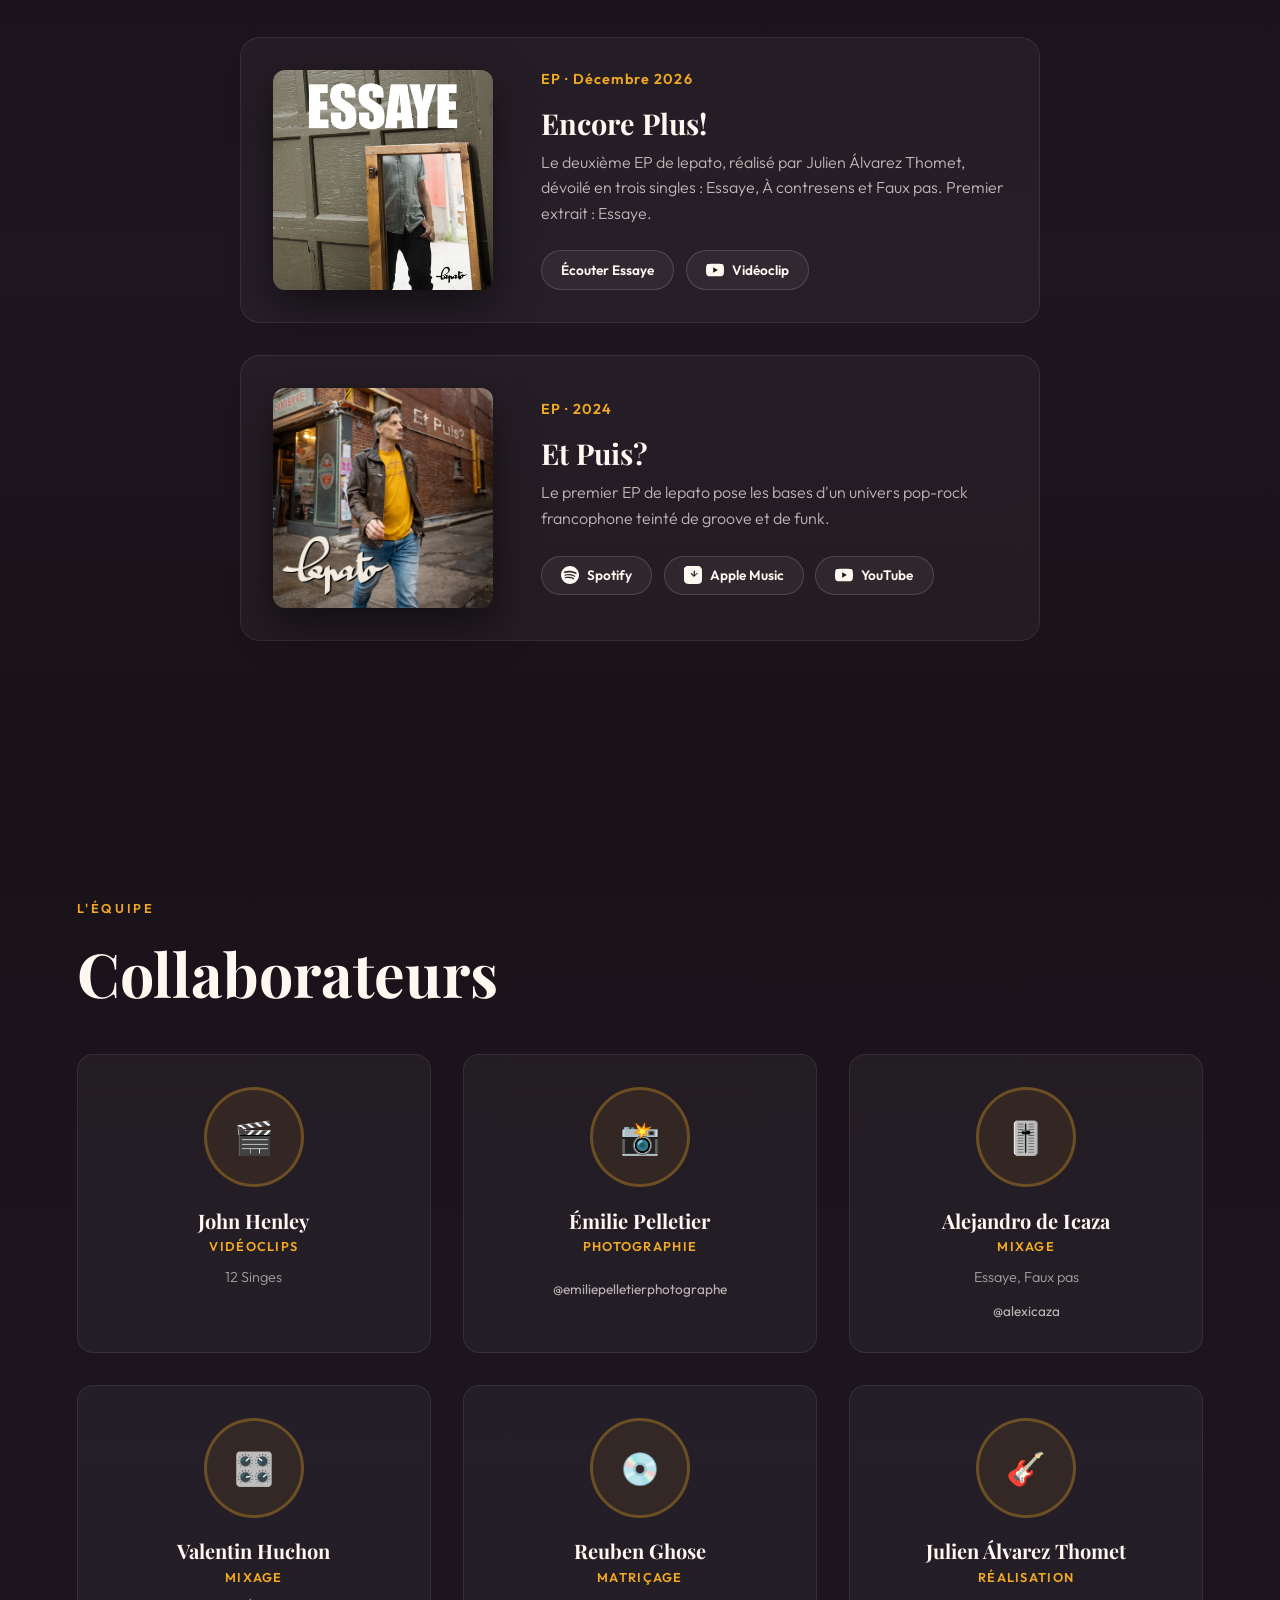
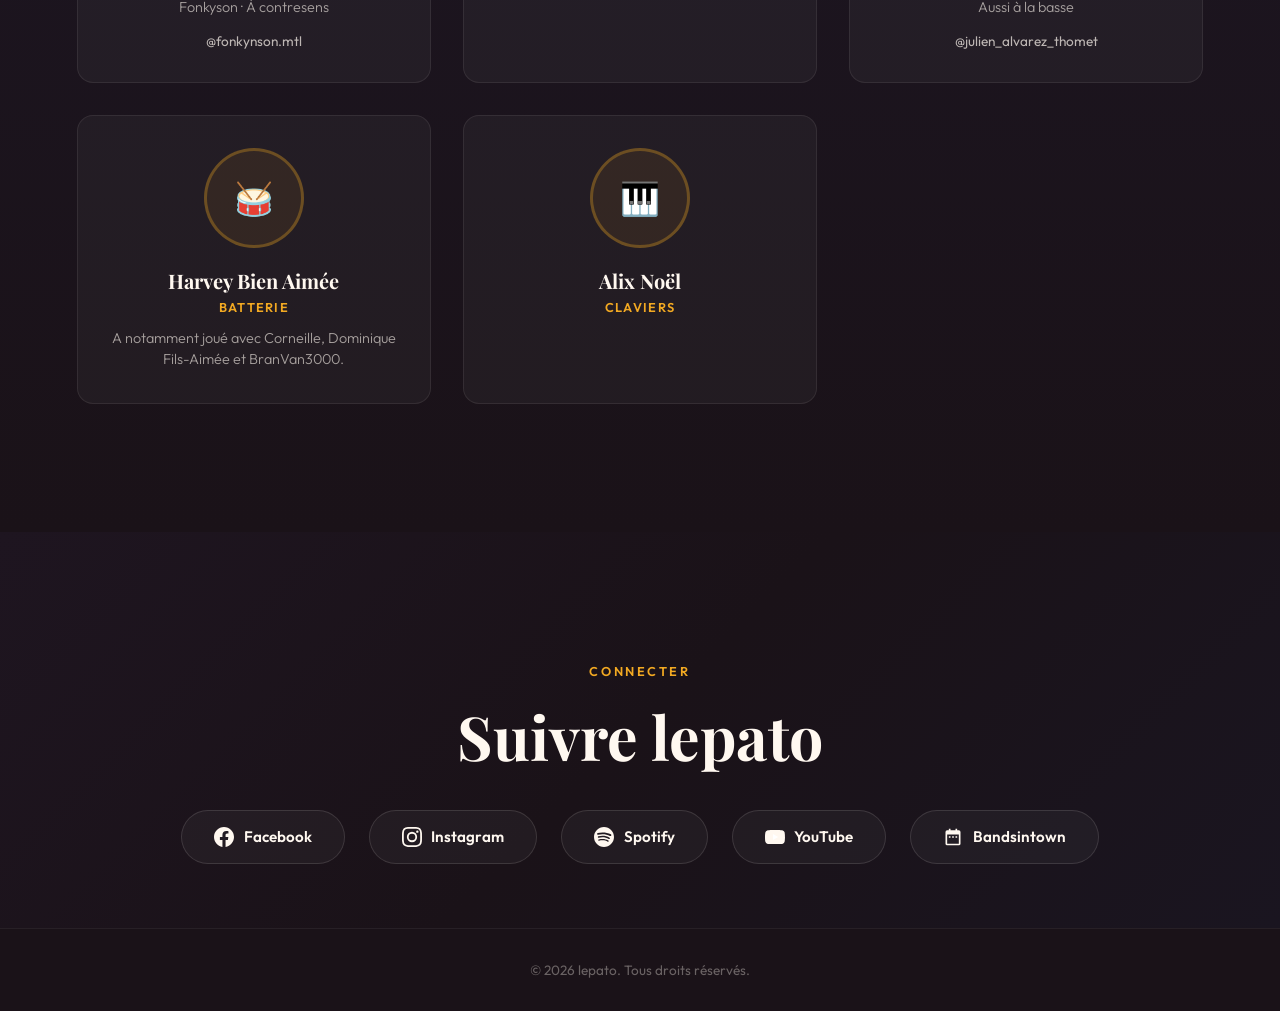
==== commit 3db59ad4: "Retrait des logos et liens Instagram des collaborateurs - Logos retirés de la page Média (fichiers e" ====
--- a/index.html
+++ b/index.html
@@ -172,6 +172,7 @@
                 <div class="collab-name">Alejandro de Icaza</div>
                 <div class="collab-role">Mixage</div>
                 <div class="collab-desc">Essaye, Faux pas</div>
+                <a href="https://www.instagram.com/alexicaza/" class="collab-link" target="_blank" rel="noopener">@alexicaza</a>
             </div>
 
             <div class="collab-card reveal">
@@ -179,6 +180,7 @@
                 <div class="collab-name">Valentin Huchon</div>
                 <div class="collab-role">Mixage</div>
                 <div class="collab-desc">Fonkyson · À contresens</div>
+                <a href="https://www.instagram.com/fonkynson.mtl/" class="collab-link" target="_blank" rel="noopener">@fonkynson.mtl</a>
             </div>
 
             <div class="collab-card reveal">
@@ -192,6 +194,7 @@
                 <div class="collab-name">Julien Álvarez Thomet</div>
                 <div class="collab-role">Réalisation</div>
                 <div class="collab-desc">Aussi à la basse</div>
+                <a href="https://www.instagram.com/julien_alvarez_thomet/" class="collab-link" target="_blank" rel="noopener">@julien_alvarez_thomet</a>
             </div>
 
             <div class="collab-card reveal">
--- a/style.css
+++ b/style.css
@@ -685,16 +685,6 @@
     margin-bottom: 0.6rem;
 }
 
-.media-thumb[src$=".png"] {
-    object-fit: contain;
-    padding: 1rem;
-    background: rgba(255, 248, 240, 0.04);
-}
-
-.media-thumb.media-thumb-light {
-    background: var(--cream);
-}
-
 .media-title {
     font-weight: 600;
 }
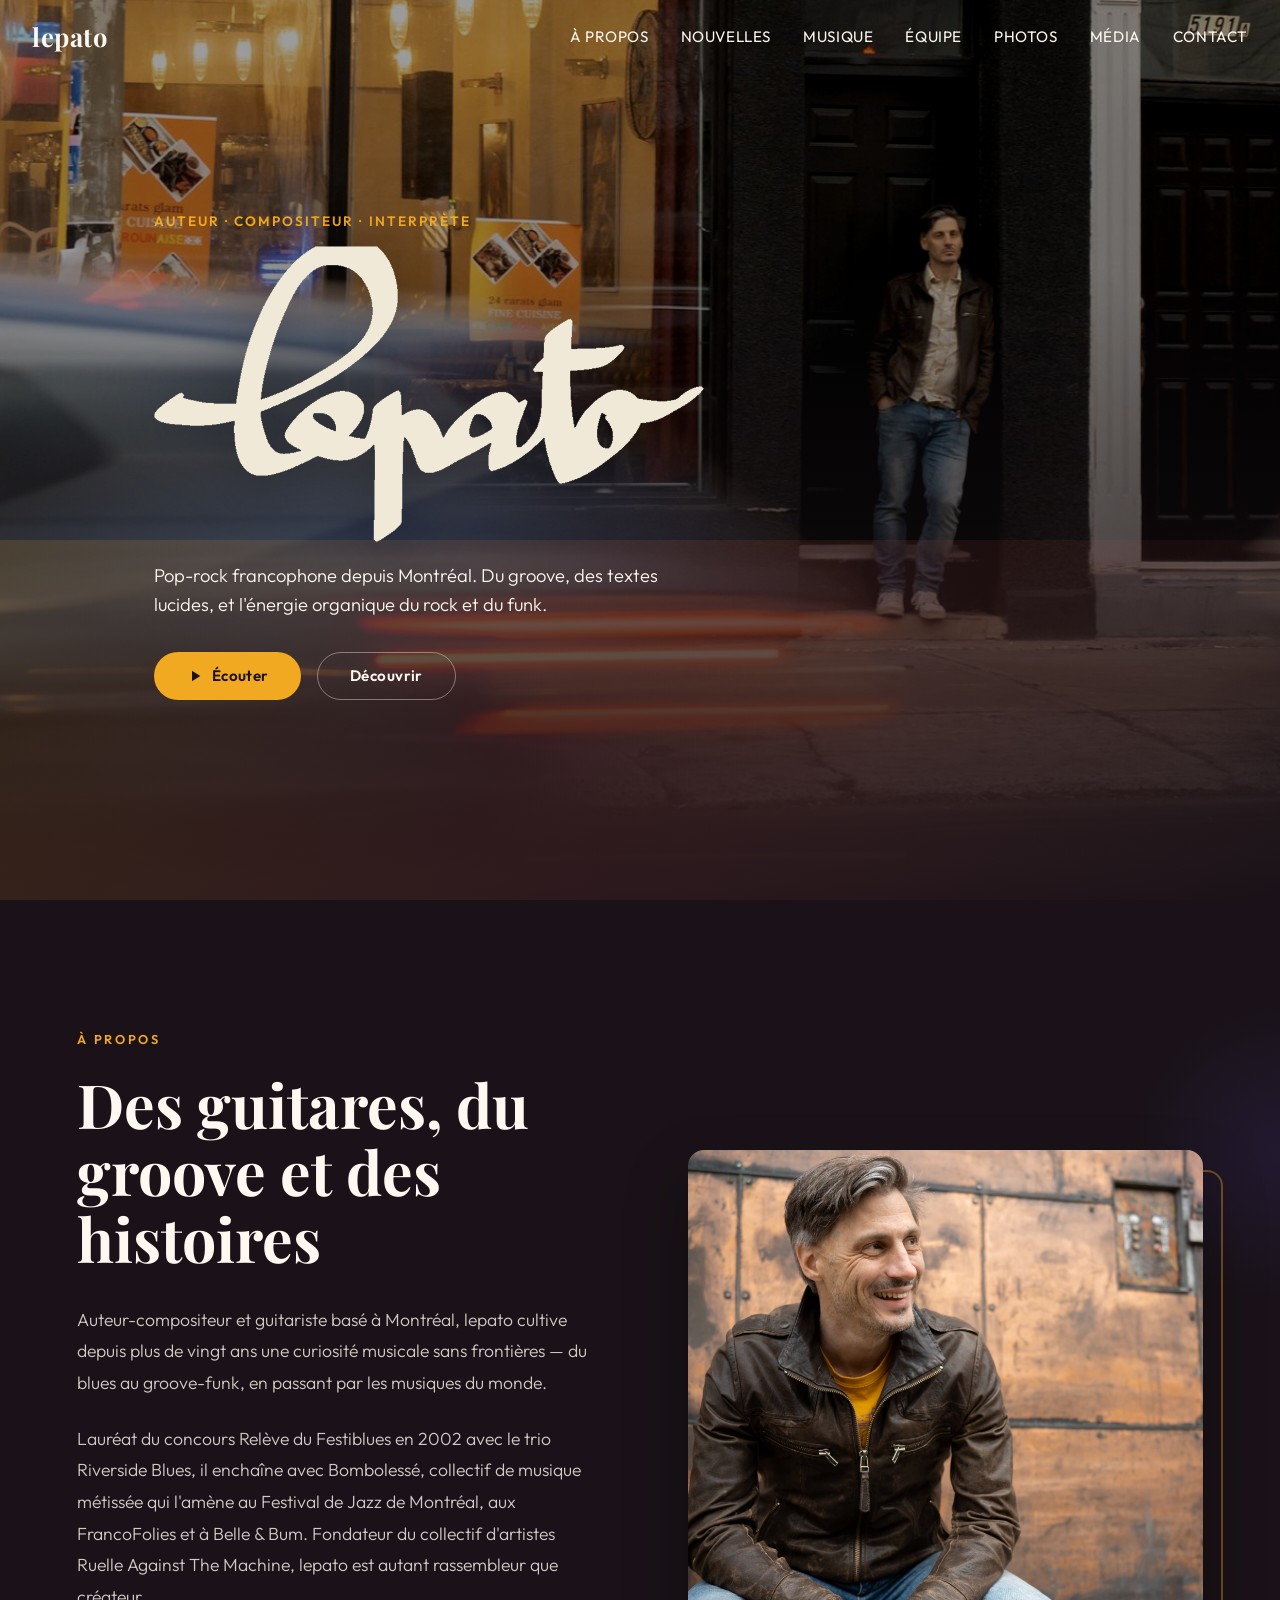
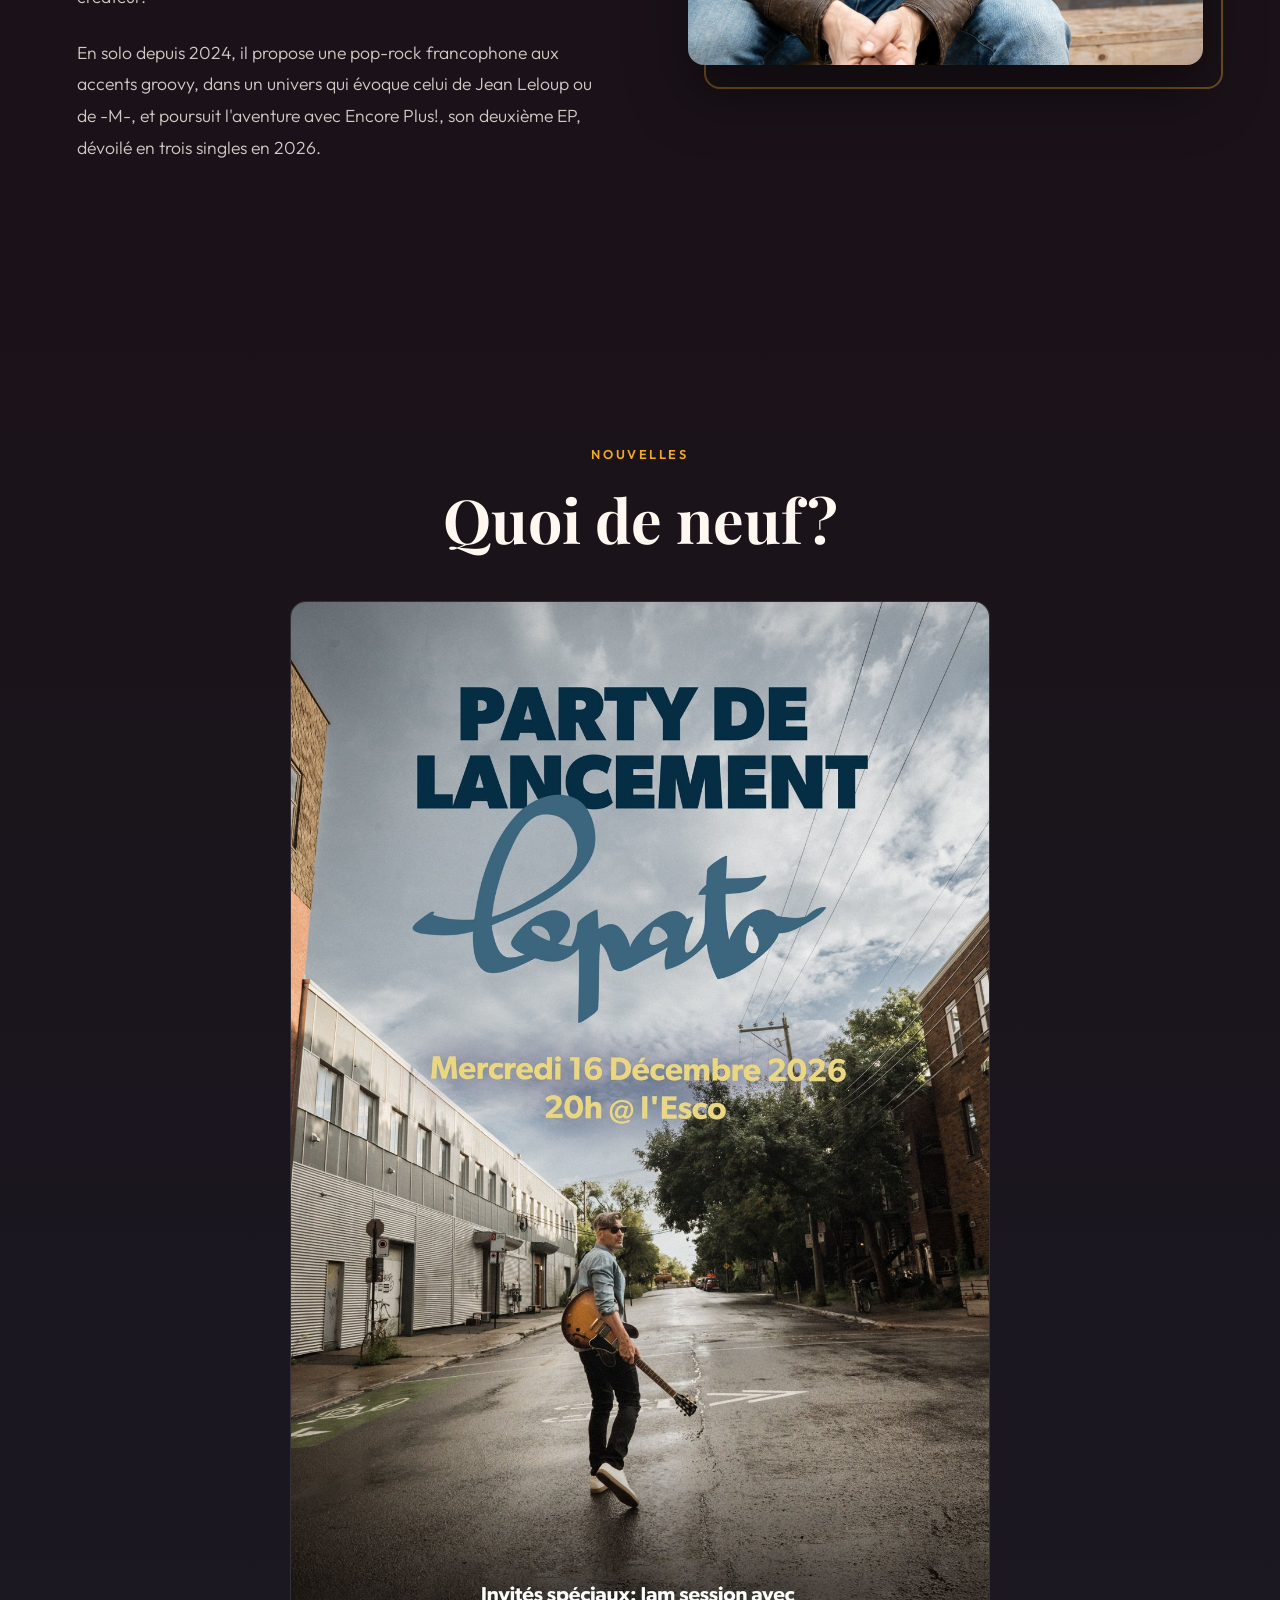
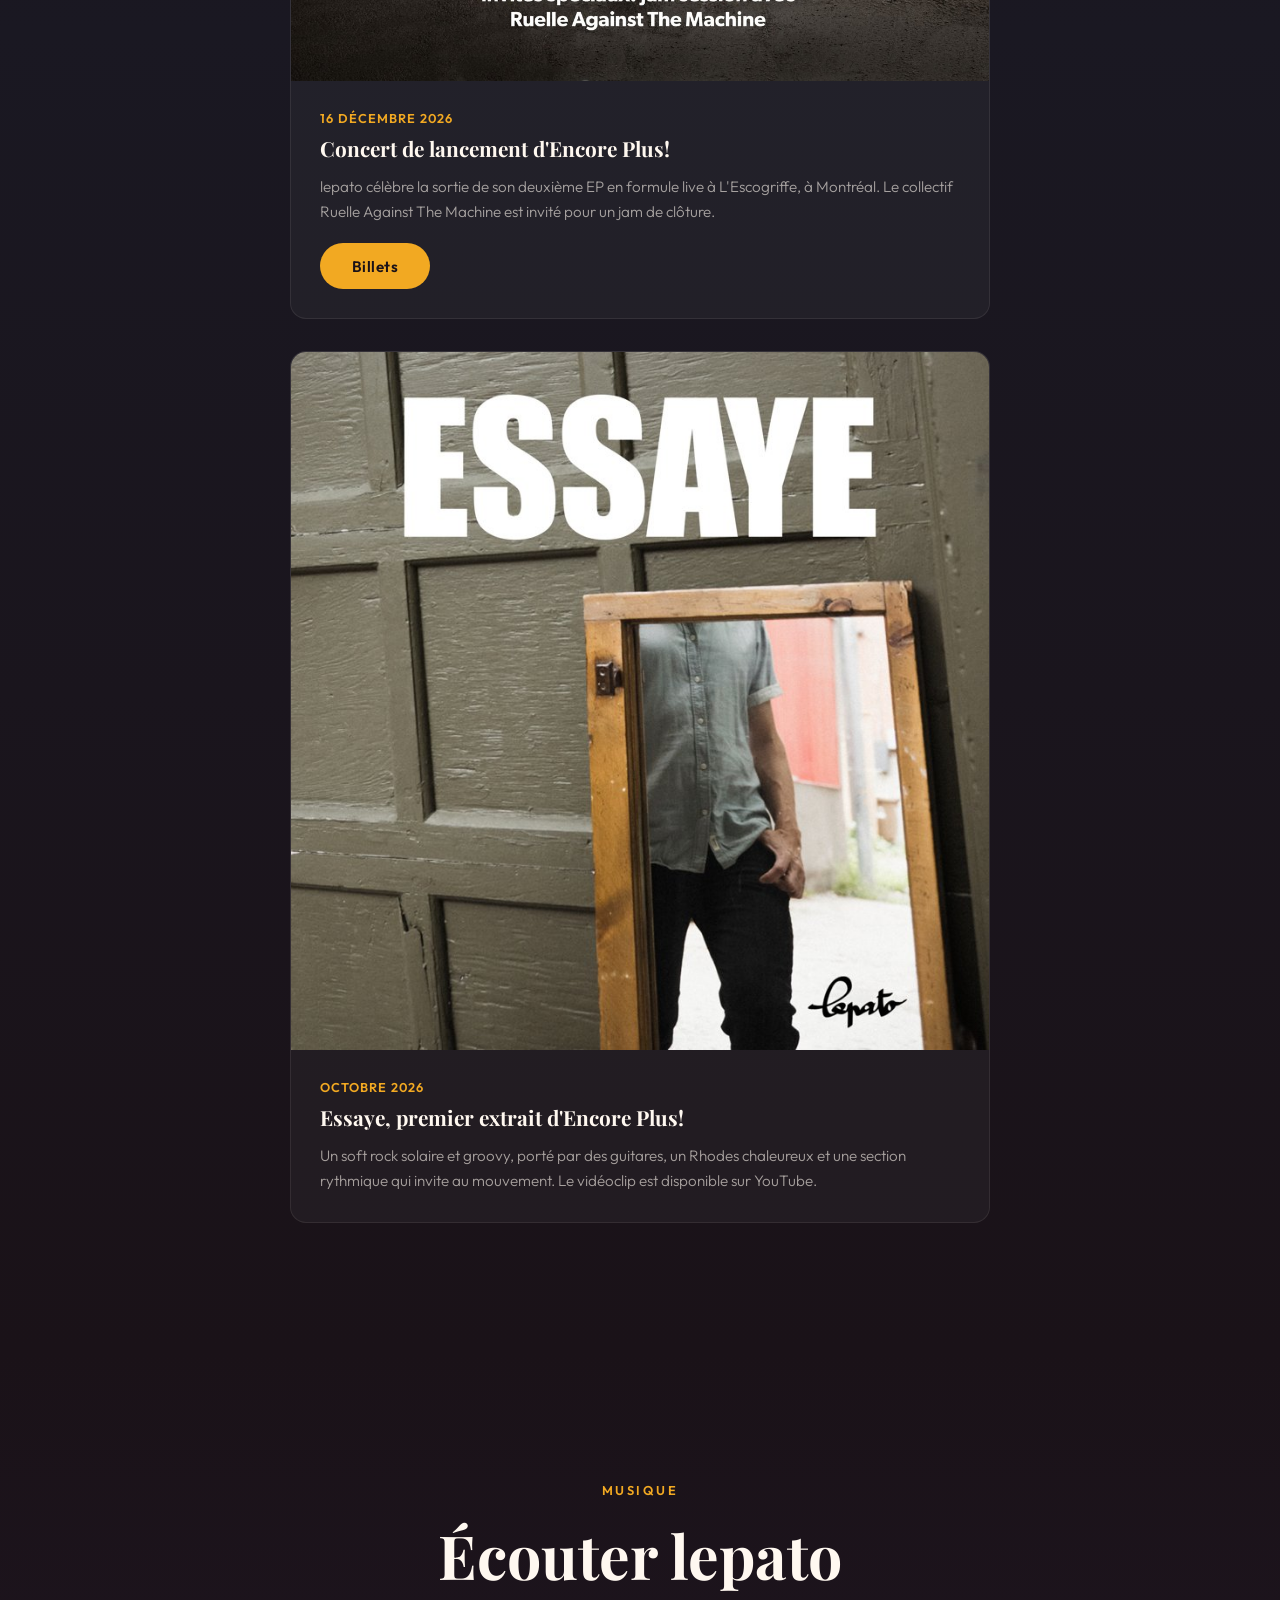
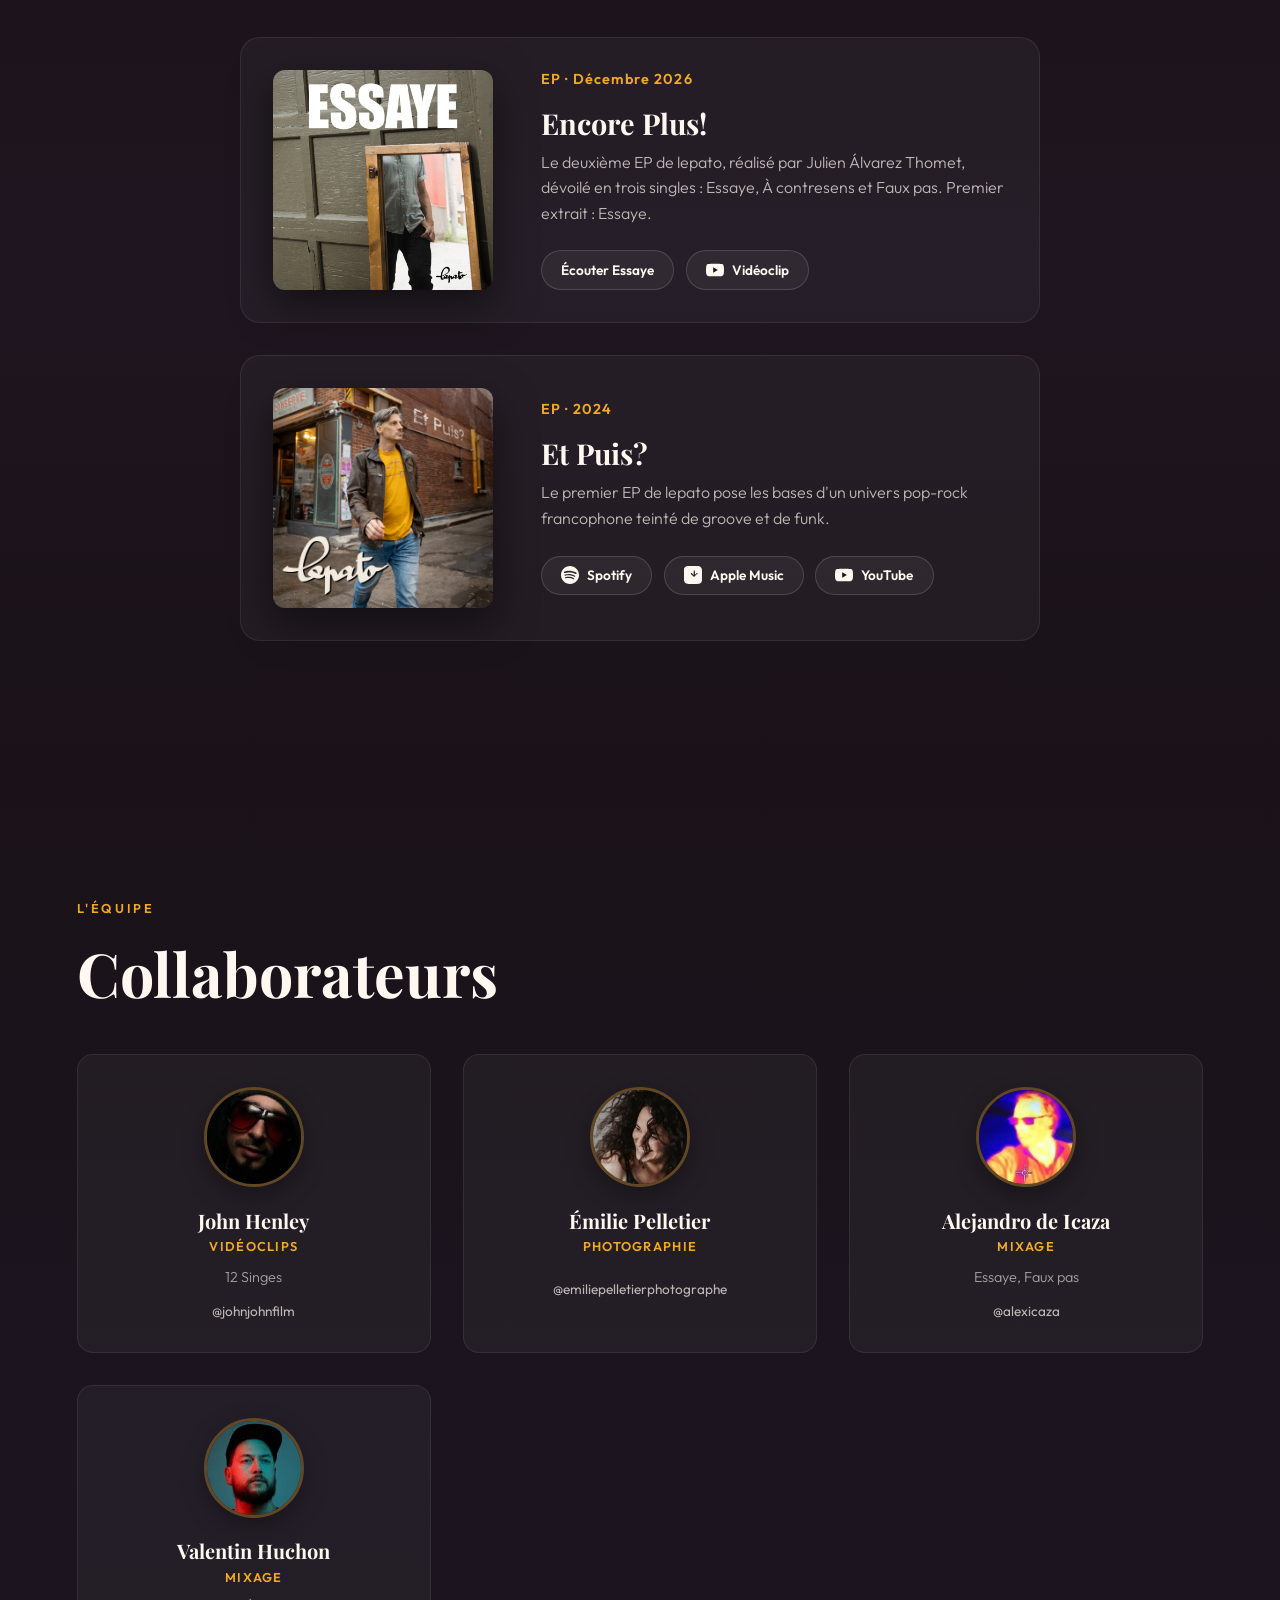
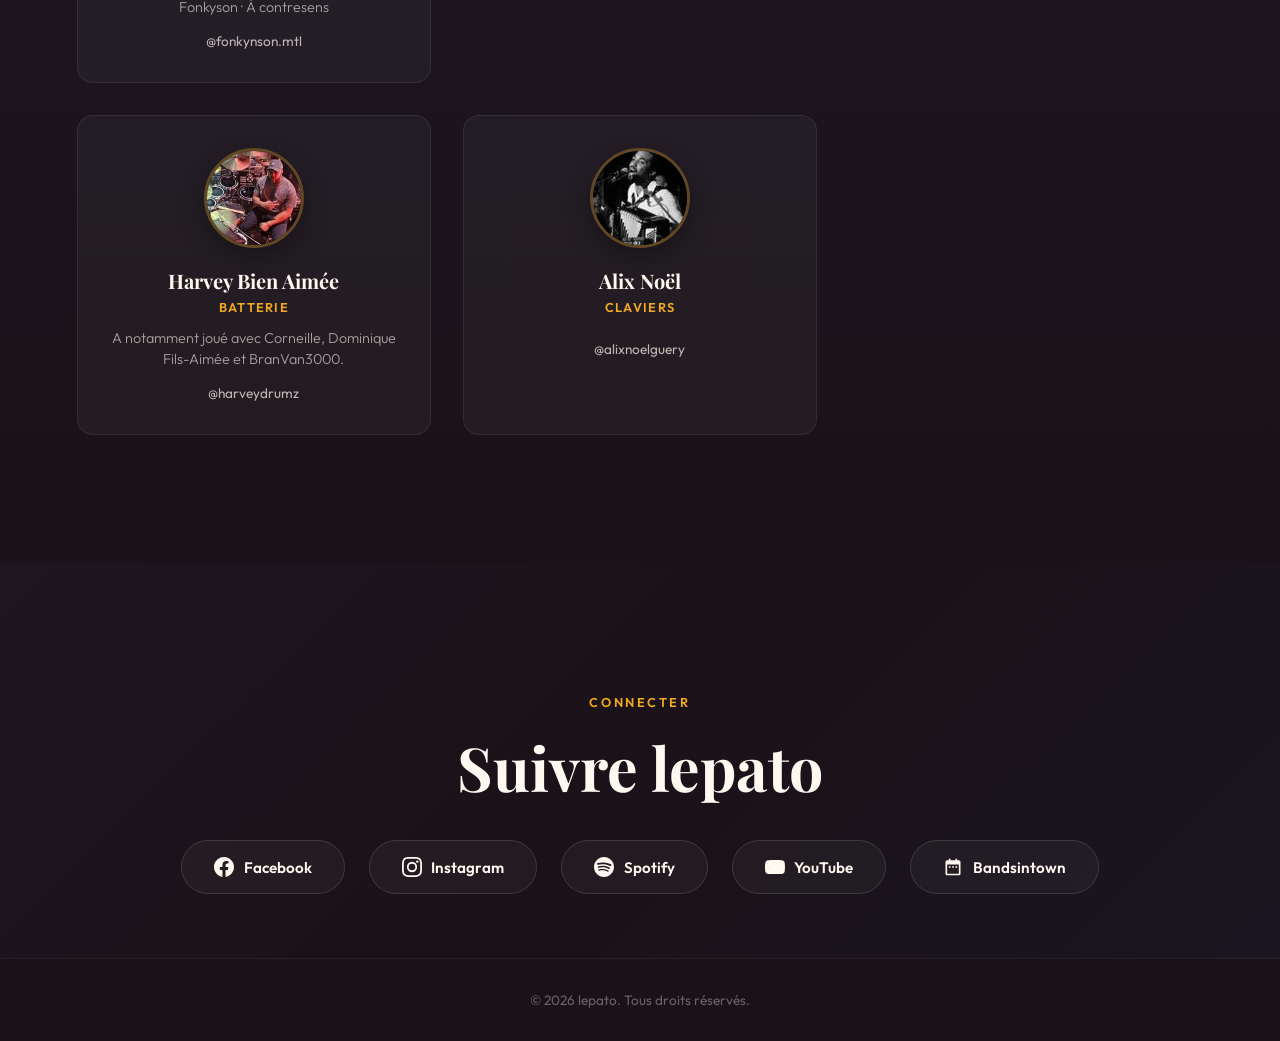
==== commit 12b1976b: "Photos et Instagram de l'équipe, dossier de presse à jour - Photo de chaque collaborateur à la place" ====
--- a/index.html
+++ b/index.html
@@ -154,21 +154,22 @@
         <div class="collab-grid">
 
             <div class="collab-card reveal">
-                <div class="collab-avatar-placeholder">🎬</div>
+                <img src="images/equipe/john-henley.jpg" alt="John Henley" class="collab-avatar" loading="lazy">
                 <div class="collab-name">John Henley</div>
                 <div class="collab-role">Vidéoclips</div>
                 <div class="collab-desc">12 Singes</div>
-            </div>
-
-            <div class="collab-card reveal">
-                <div class="collab-avatar-placeholder">📸</div>
+                <a href="https://www.instagram.com/johnjohnfilm/" class="collab-link" target="_blank" rel="noopener">@johnjohnfilm</a>
+            </div>
+
+            <div class="collab-card reveal">
+                <img src="images/equipe/emilie-pelletier.jpg" alt="Émilie Pelletier" class="collab-avatar" loading="lazy">
                 <div class="collab-name">Émilie Pelletier</div>
                 <div class="collab-role">Photographie</div>
                 <a href="https://www.instagram.com/emiliepelletierphotographe/" class="collab-link" target="_blank" rel="noopener">@emiliepelletierphotographe</a>
             </div>
 
             <div class="collab-card reveal">
-                <div class="collab-avatar-placeholder">🎚️</div>
+                <img src="images/equipe/alejandro-de-icaza.jpg" alt="Alejandro de Icaza" class="collab-avatar" loading="lazy">
                 <div class="collab-name">Alejandro de Icaza</div>
                 <div class="collab-role">Mixage</div>
                 <div class="collab-desc">Essaye, Faux pas</div>
@@ -176,7 +177,7 @@
             </div>
 
             <div class="collab-card reveal">
-                <div class="collab-avatar-placeholder">🎛️</div>
+                <img src="images/equipe/valentin-huchon.jpg" alt="Valentin Huchon" class="collab-avatar" loading="lazy">
                 <div class="collab-name">Valentin Huchon</div>
                 <div class="collab-role">Mixage</div>
                 <div class="collab-desc">Fonkyson · À contresens</div>
@@ -184,13 +185,14 @@
             </div>
 
             <div class="collab-card reveal">
-                <div class="collab-avatar-placeholder">💿</div>
+                <img src="images/equipe/reuben-ghose.jpg" alt="Reuben Ghose" class="collab-avatar" loading="lazy">
                 <div class="collab-name">Reuben Ghose</div>
                 <div class="collab-role">Matriçage</div>
-            </div>
-
-            <div class="collab-card reveal">
-                <div class="collab-avatar-placeholder">🎸</div>
+                <a href="https://www.instagram.com/reubenghose/" class="collab-link" target="_blank" rel="noopener">@reubenghose</a>
+            </div>
+
+            <div class="collab-card reveal">
+                <img src="images/equipe/julien-alvarez-thomet.jpg" alt="Julien Álvarez Thomet" class="collab-avatar" loading="lazy">
                 <div class="collab-name">Julien Álvarez Thomet</div>
                 <div class="collab-role">Réalisation</div>
                 <div class="collab-desc">Aussi à la basse</div>
@@ -198,16 +200,18 @@
             </div>
 
             <div class="collab-card reveal">
-                <div class="collab-avatar-placeholder">🥁</div>
+                <img src="images/equipe/harvey-bien-aimee.jpg" alt="Harvey Bien Aimée" class="collab-avatar" loading="lazy">
                 <div class="collab-name">Harvey Bien Aimée</div>
                 <div class="collab-role">Batterie</div>
                 <div class="collab-desc">A notamment joué avec Corneille, Dominique Fils-Aimée et BranVan3000.</div>
-            </div>
-
-            <div class="collab-card reveal">
-                <div class="collab-avatar-placeholder">🎹</div>
+                <a href="https://www.instagram.com/harveydrumz/" class="collab-link" target="_blank" rel="noopener">@harveydrumz</a>
+            </div>
+
+            <div class="collab-card reveal">
+                <img src="images/equipe/alix-noel.jpg" alt="Alix Noël" class="collab-avatar" loading="lazy">
                 <div class="collab-name">Alix Noël</div>
                 <div class="collab-role">Claviers</div>
+                <a href="https://www.instagram.com/alixnoelguery/" class="collab-link" target="_blank" rel="noopener">@alixnoelguery</a>
             </div>
 
         </div>
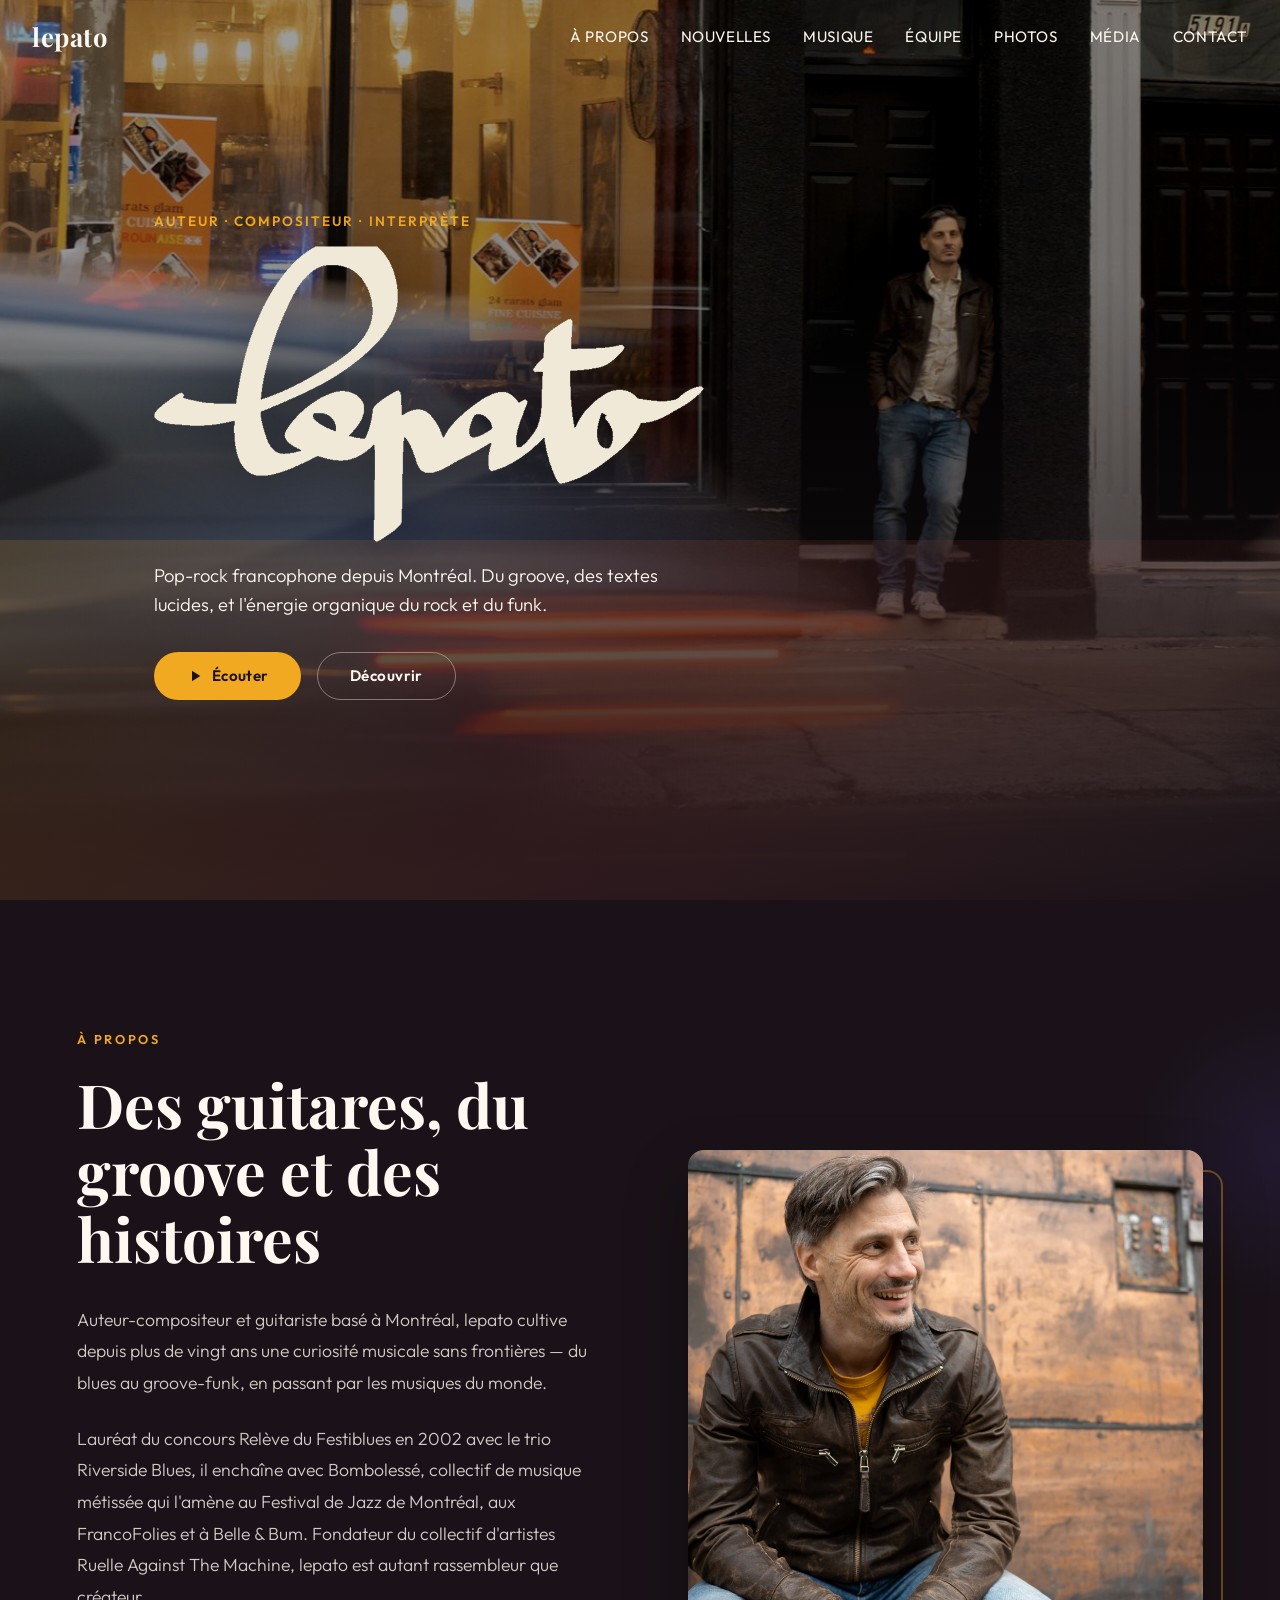
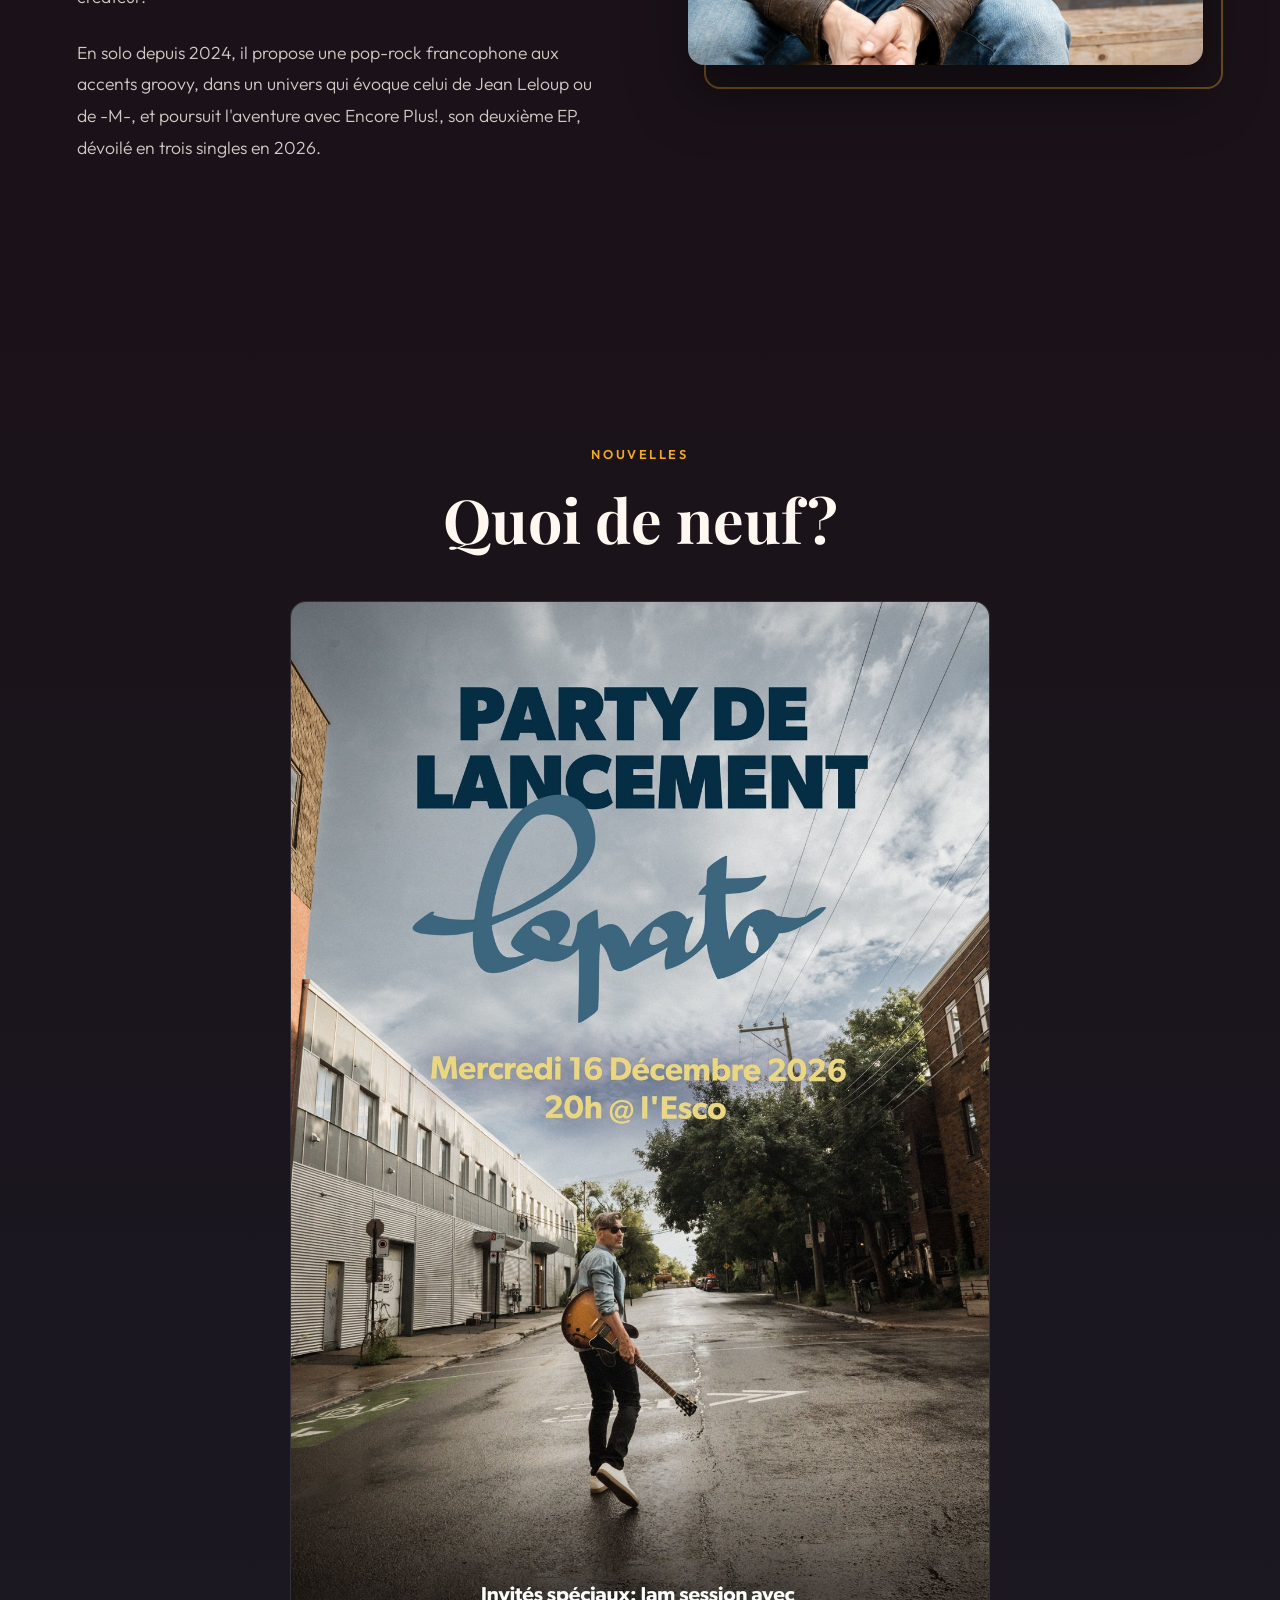
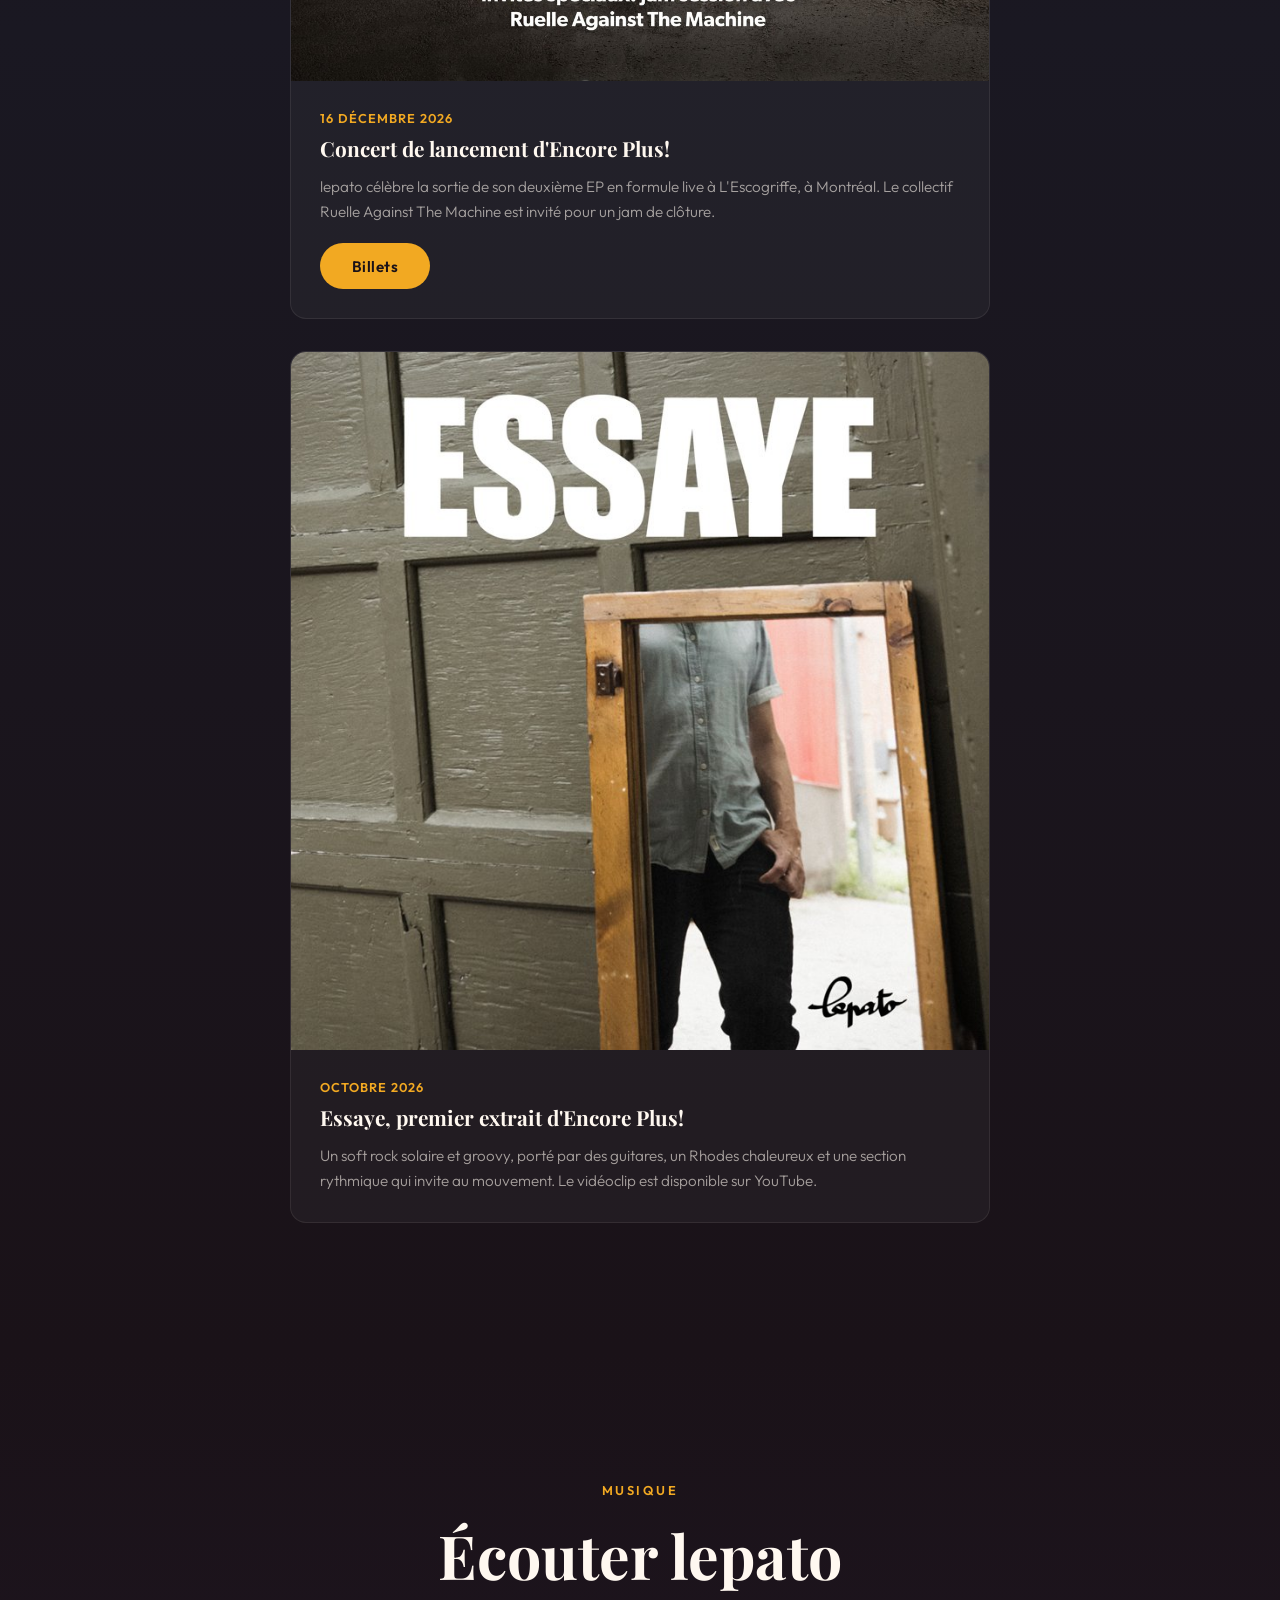
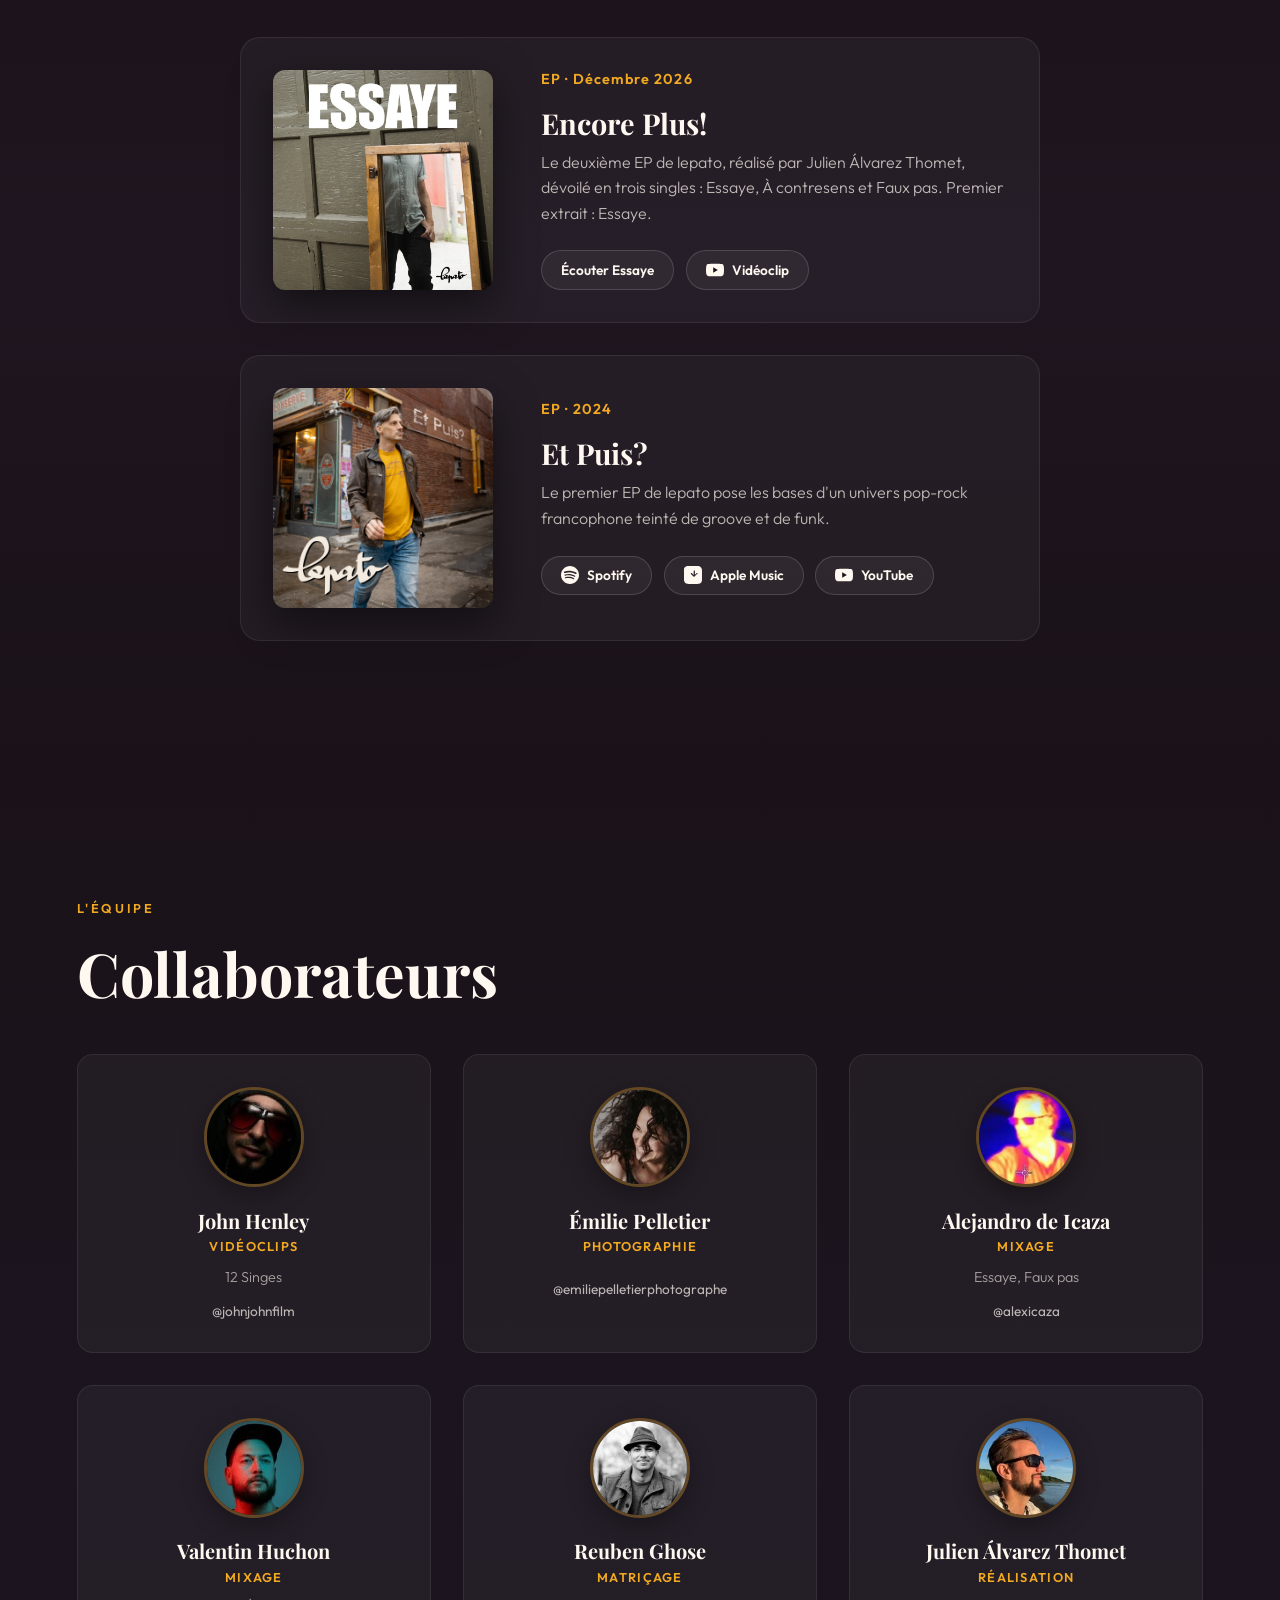
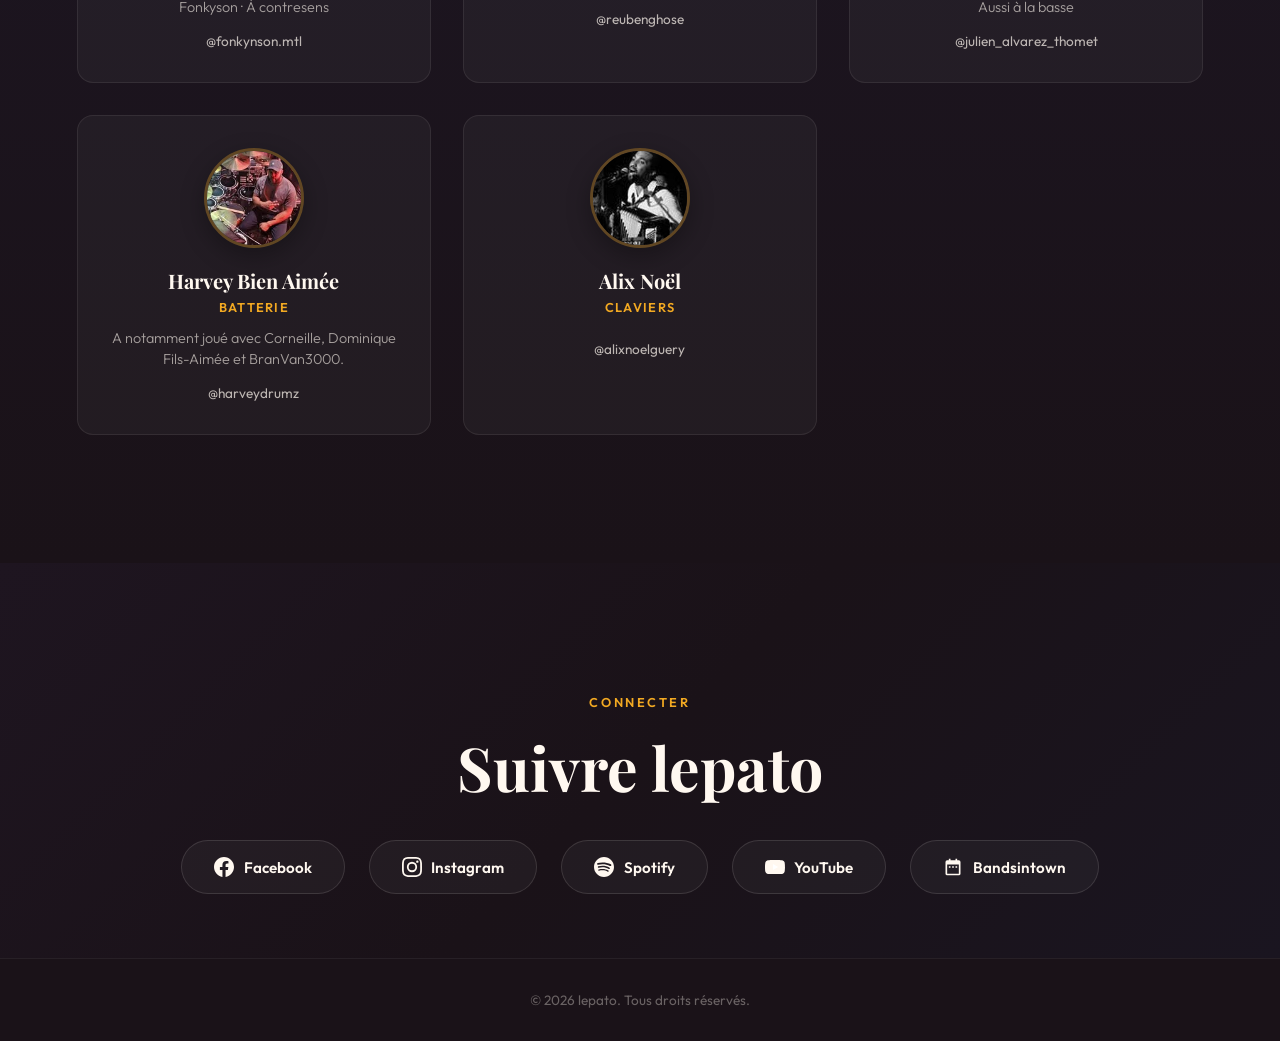
==== commit 3374e1f4: "Cartes cliquables : Essaye et collaborateurs - La carte Essaye des Nouvelles ouvre le smart link - C" ====
--- a/index.html
+++ b/index.html
@@ -85,14 +85,14 @@
                 </div>
             </div>
 
-            <div class="news-card reveal">
+            <a href="https://ffm.to/essaye-single" target="_blank" rel="noopener" class="news-card card-link reveal">
                 <img src="images/pochette-essaye.jpg" alt="Essaye - pochette du single" class="news-card-poster">
                 <div class="news-card-body">
                     <div class="news-date">Octobre 2026</div>
                     <div class="news-card-title">Essaye, premier extrait d'Encore Plus!</div>
                     <div class="news-card-text">Un soft rock solaire et groovy, porté par des guitares, un Rhodes chaleureux et une section rythmique qui invite au mouvement. Le vidéoclip est disponible sur YouTube.</div>
                 </div>
-            </div>
+            </a>
 
         </div>
     </section>
@@ -153,66 +153,66 @@
         </div>
         <div class="collab-grid">
 
-            <div class="collab-card reveal">
+            <a href="https://www.instagram.com/johnjohnfilm/" target="_blank" rel="noopener" class="collab-card card-link reveal">
                 <img src="images/equipe/john-henley.jpg" alt="John Henley" class="collab-avatar" loading="lazy">
                 <div class="collab-name">John Henley</div>
                 <div class="collab-role">Vidéoclips</div>
                 <div class="collab-desc">12 Singes</div>
-                <a href="https://www.instagram.com/johnjohnfilm/" class="collab-link" target="_blank" rel="noopener">@johnjohnfilm</a>
-            </div>
-
-            <div class="collab-card reveal">
+                <span class="collab-link">@johnjohnfilm</span>
+            </a>
+
+            <a href="https://www.instagram.com/emiliepelletierphotographe/" target="_blank" rel="noopener" class="collab-card card-link reveal">
                 <img src="images/equipe/emilie-pelletier.jpg" alt="Émilie Pelletier" class="collab-avatar" loading="lazy">
                 <div class="collab-name">Émilie Pelletier</div>
                 <div class="collab-role">Photographie</div>
-                <a href="https://www.instagram.com/emiliepelletierphotographe/" class="collab-link" target="_blank" rel="noopener">@emiliepelletierphotographe</a>
-            </div>
-
-            <div class="collab-card reveal">
+                <span class="collab-link">@emiliepelletierphotographe</span>
+            </a>
+
+            <a href="https://www.instagram.com/alexicaza/" target="_blank" rel="noopener" class="collab-card card-link reveal">
                 <img src="images/equipe/alejandro-de-icaza.jpg" alt="Alejandro de Icaza" class="collab-avatar" loading="lazy">
                 <div class="collab-name">Alejandro de Icaza</div>
                 <div class="collab-role">Mixage</div>
                 <div class="collab-desc">Essaye, Faux pas</div>
-                <a href="https://www.instagram.com/alexicaza/" class="collab-link" target="_blank" rel="noopener">@alexicaza</a>
-            </div>
-
-            <div class="collab-card reveal">
+                <span class="collab-link">@alexicaza</span>
+            </a>
+
+            <a href="https://www.instagram.com/fonkynson.mtl/" target="_blank" rel="noopener" class="collab-card card-link reveal">
                 <img src="images/equipe/valentin-huchon.jpg" alt="Valentin Huchon" class="collab-avatar" loading="lazy">
                 <div class="collab-name">Valentin Huchon</div>
                 <div class="collab-role">Mixage</div>
                 <div class="collab-desc">Fonkyson · À contresens</div>
-                <a href="https://www.instagram.com/fonkynson.mtl/" class="collab-link" target="_blank" rel="noopener">@fonkynson.mtl</a>
-            </div>
-
-            <div class="collab-card reveal">
+                <span class="collab-link">@fonkynson.mtl</span>
+            </a>
+
+            <a href="https://www.instagram.com/reubenghose/" target="_blank" rel="noopener" class="collab-card card-link reveal">
                 <img src="images/equipe/reuben-ghose.jpg" alt="Reuben Ghose" class="collab-avatar" loading="lazy">
                 <div class="collab-name">Reuben Ghose</div>
                 <div class="collab-role">Matriçage</div>
-                <a href="https://www.instagram.com/reubenghose/" class="collab-link" target="_blank" rel="noopener">@reubenghose</a>
-            </div>
-
-            <div class="collab-card reveal">
+                <span class="collab-link">@reubenghose</span>
+            </a>
+
+            <a href="https://www.instagram.com/julien_alvarez_thomet/" target="_blank" rel="noopener" class="collab-card card-link reveal">
                 <img src="images/equipe/julien-alvarez-thomet.jpg" alt="Julien Álvarez Thomet" class="collab-avatar" loading="lazy">
                 <div class="collab-name">Julien Álvarez Thomet</div>
                 <div class="collab-role">Réalisation</div>
                 <div class="collab-desc">Aussi à la basse</div>
-                <a href="https://www.instagram.com/julien_alvarez_thomet/" class="collab-link" target="_blank" rel="noopener">@julien_alvarez_thomet</a>
-            </div>
-
-            <div class="collab-card reveal">
+                <span class="collab-link">@julien_alvarez_thomet</span>
+            </a>
+
+            <a href="https://www.instagram.com/harveydrumz/" target="_blank" rel="noopener" class="collab-card card-link reveal">
                 <img src="images/equipe/harvey-bien-aimee.jpg" alt="Harvey Bien Aimée" class="collab-avatar" loading="lazy">
                 <div class="collab-name">Harvey Bien Aimée</div>
                 <div class="collab-role">Batterie</div>
                 <div class="collab-desc">A notamment joué avec Corneille, Dominique Fils-Aimée et BranVan3000.</div>
-                <a href="https://www.instagram.com/harveydrumz/" class="collab-link" target="_blank" rel="noopener">@harveydrumz</a>
-            </div>
-
-            <div class="collab-card reveal">
+                <span class="collab-link">@harveydrumz</span>
+            </a>
+
+            <a href="https://www.instagram.com/alixnoelguery/" target="_blank" rel="noopener" class="collab-card card-link reveal">
                 <img src="images/equipe/alix-noel.jpg" alt="Alix Noël" class="collab-avatar" loading="lazy">
                 <div class="collab-name">Alix Noël</div>
                 <div class="collab-role">Claviers</div>
-                <a href="https://www.instagram.com/alixnoelguery/" class="collab-link" target="_blank" rel="noopener">@alixnoelguery</a>
-            </div>
+                <span class="collab-link">@alixnoelguery</span>
+            </a>
 
         </div>
     </section>
--- a/style.css
+++ b/style.css
@@ -477,6 +477,13 @@
     line-height: 1.6;
 }
 
+/* Carte entière cliquable */
+.card-link {
+    display: block;
+    color: inherit;
+    text-decoration: none;
+}
+
 /* ===== COLLABORATORS ===== */
 .collaborators {
     background: linear-gradient(
@@ -565,7 +572,7 @@
     transition: opacity 0.3s, color 0.3s;
 }
 
-.collab-link:hover {
+.collab-card:hover .collab-link {
     opacity: 1;
     color: var(--sun);
 }
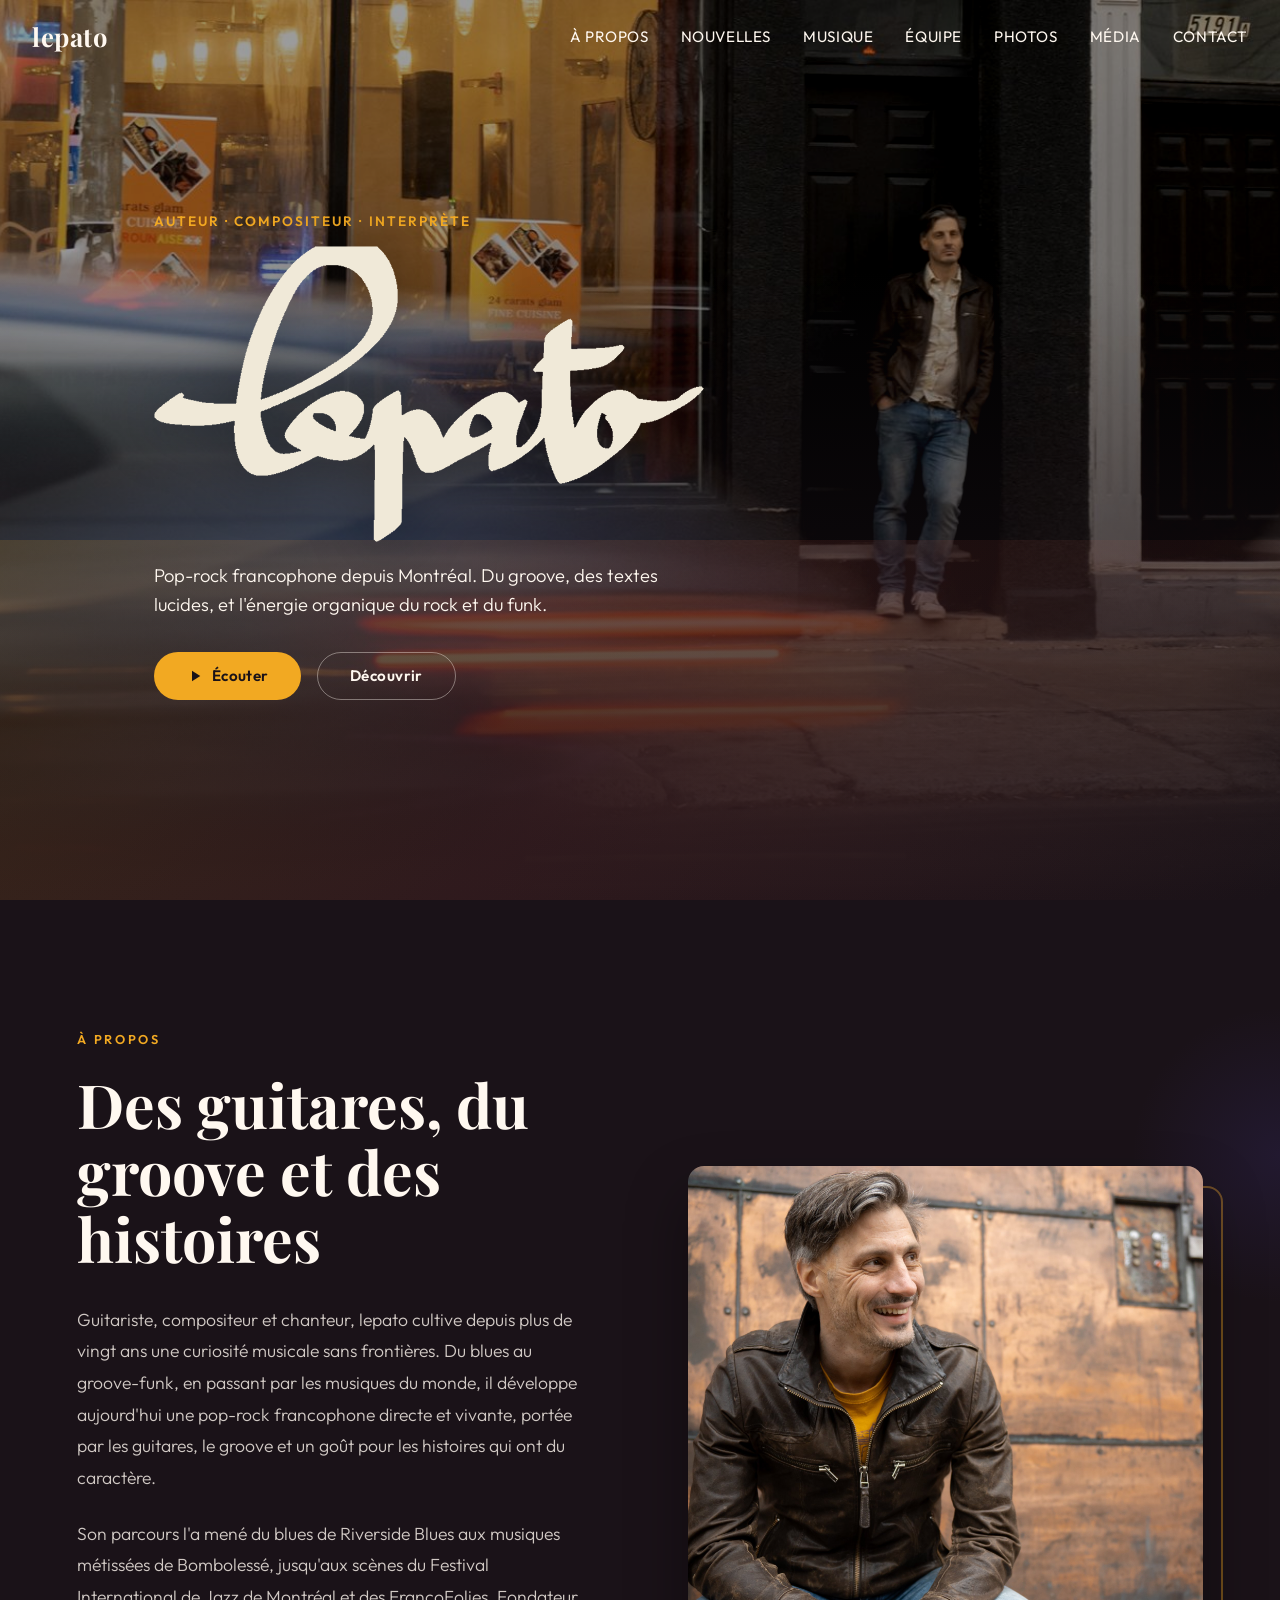
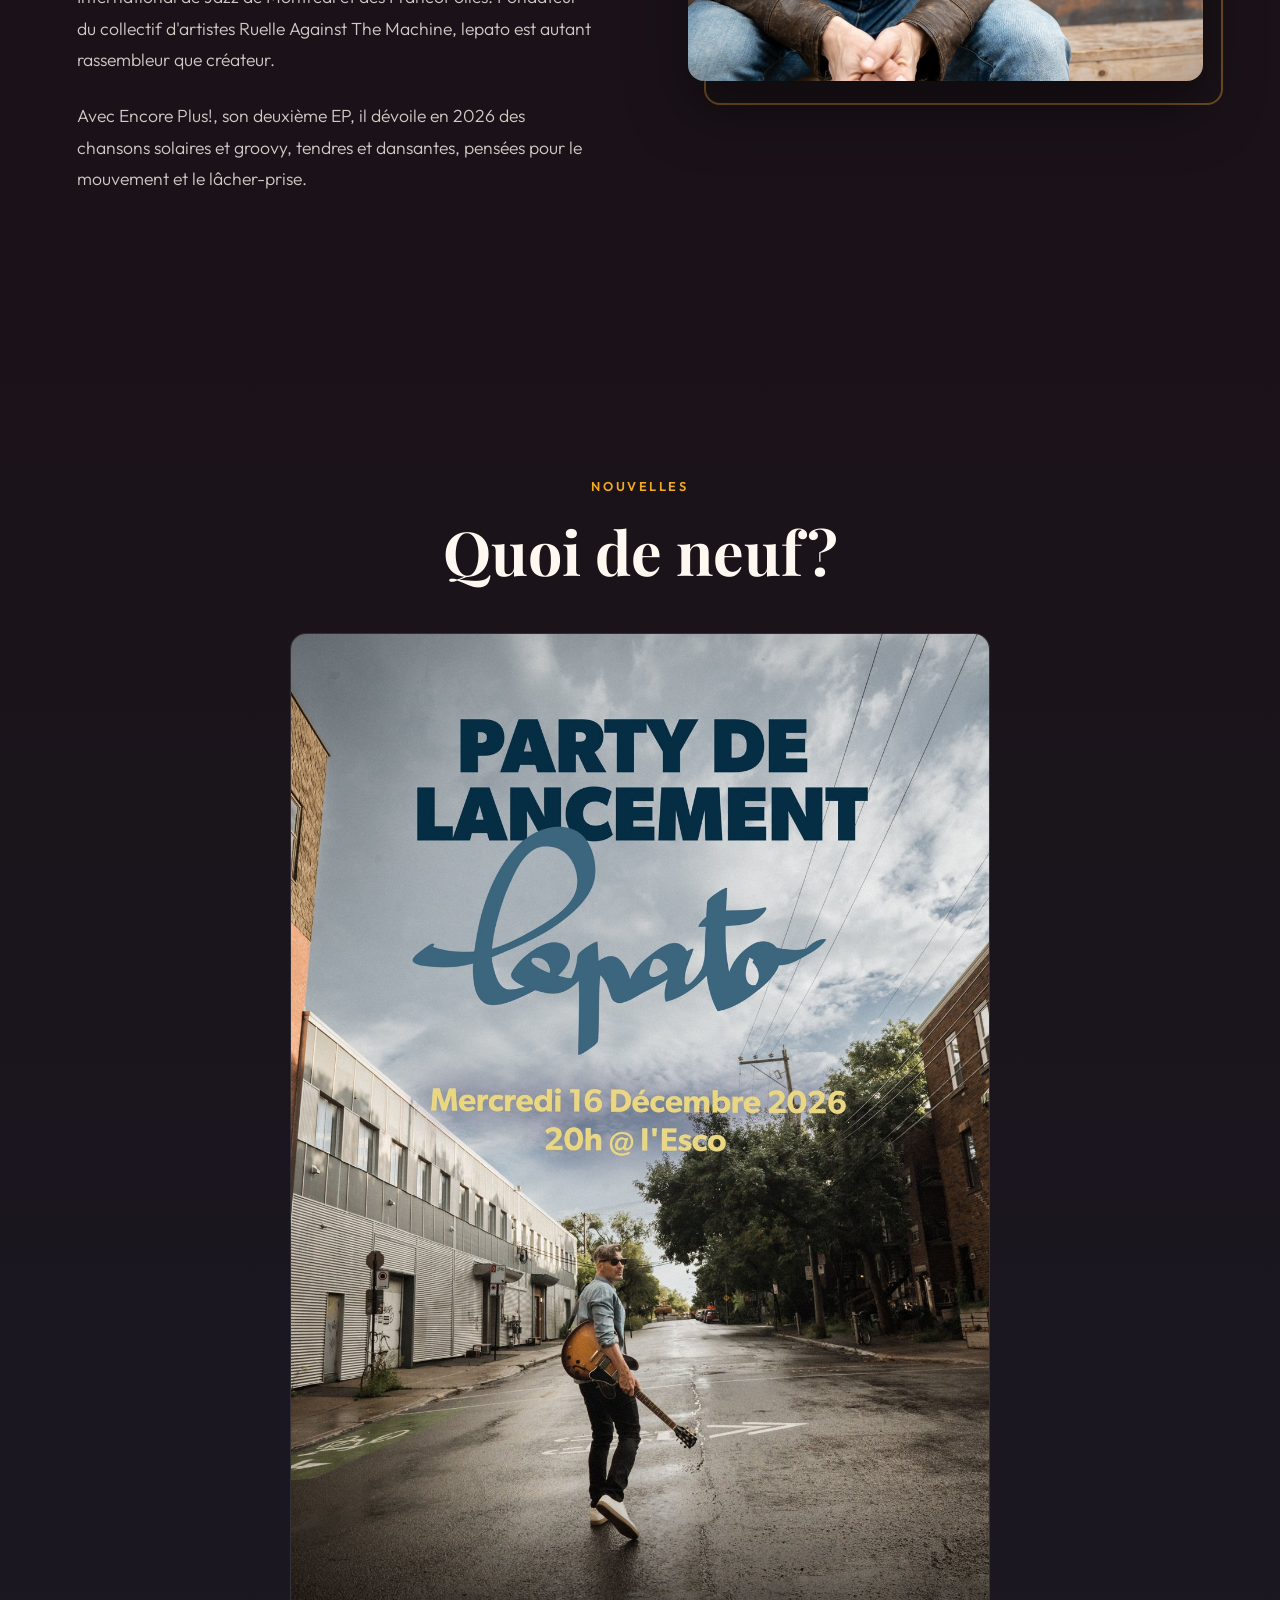
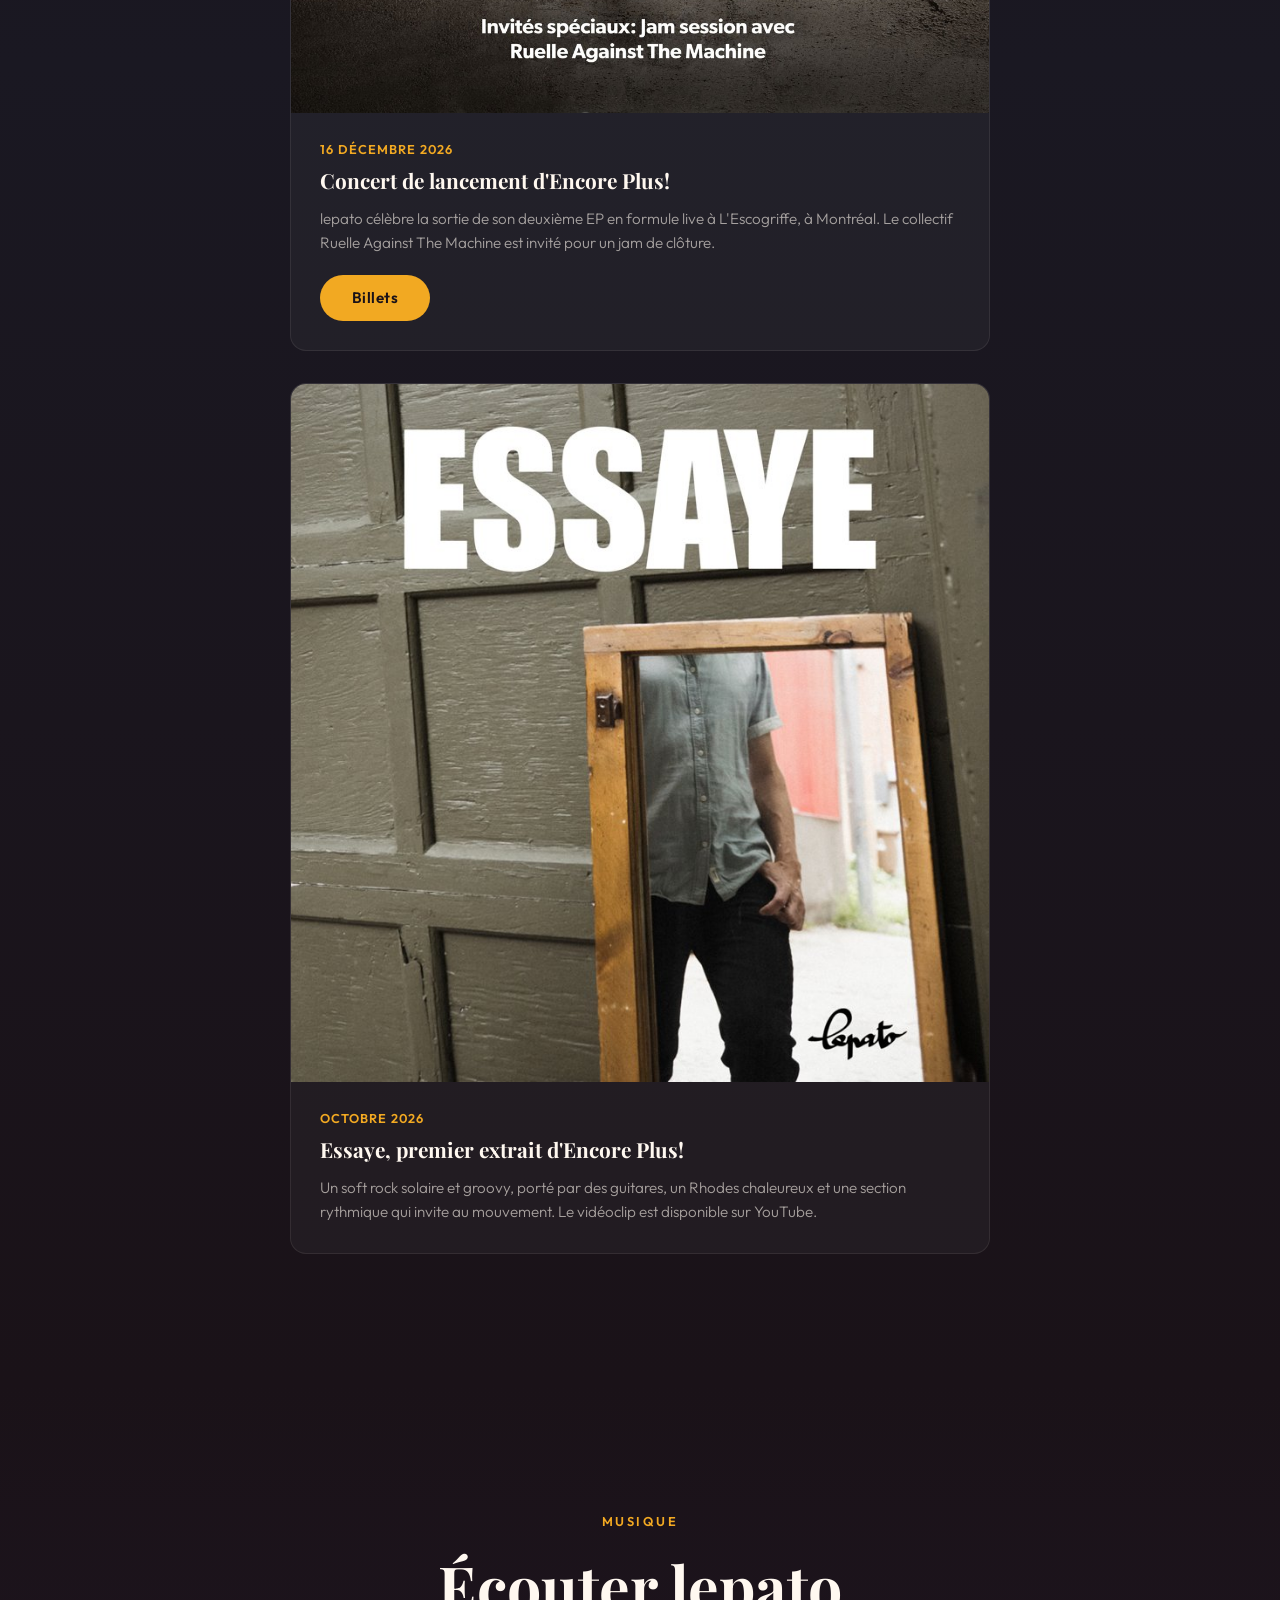
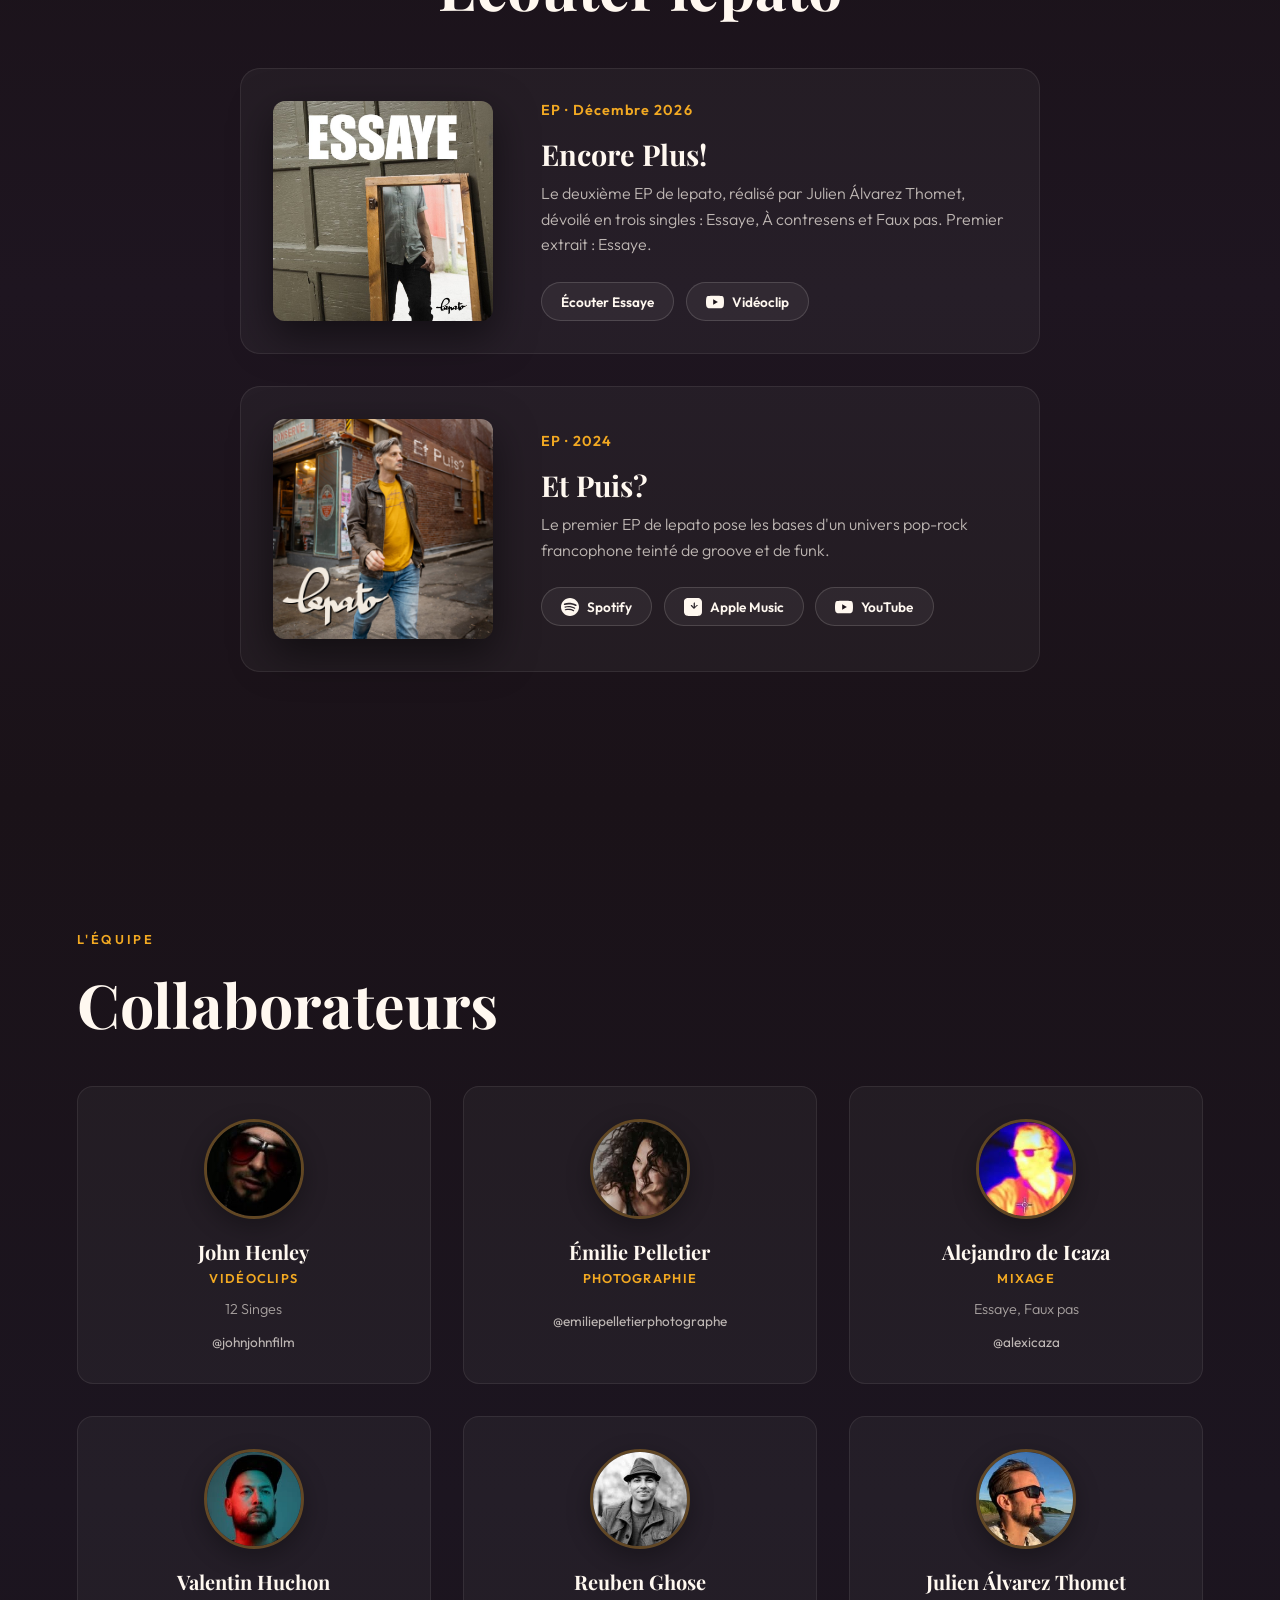
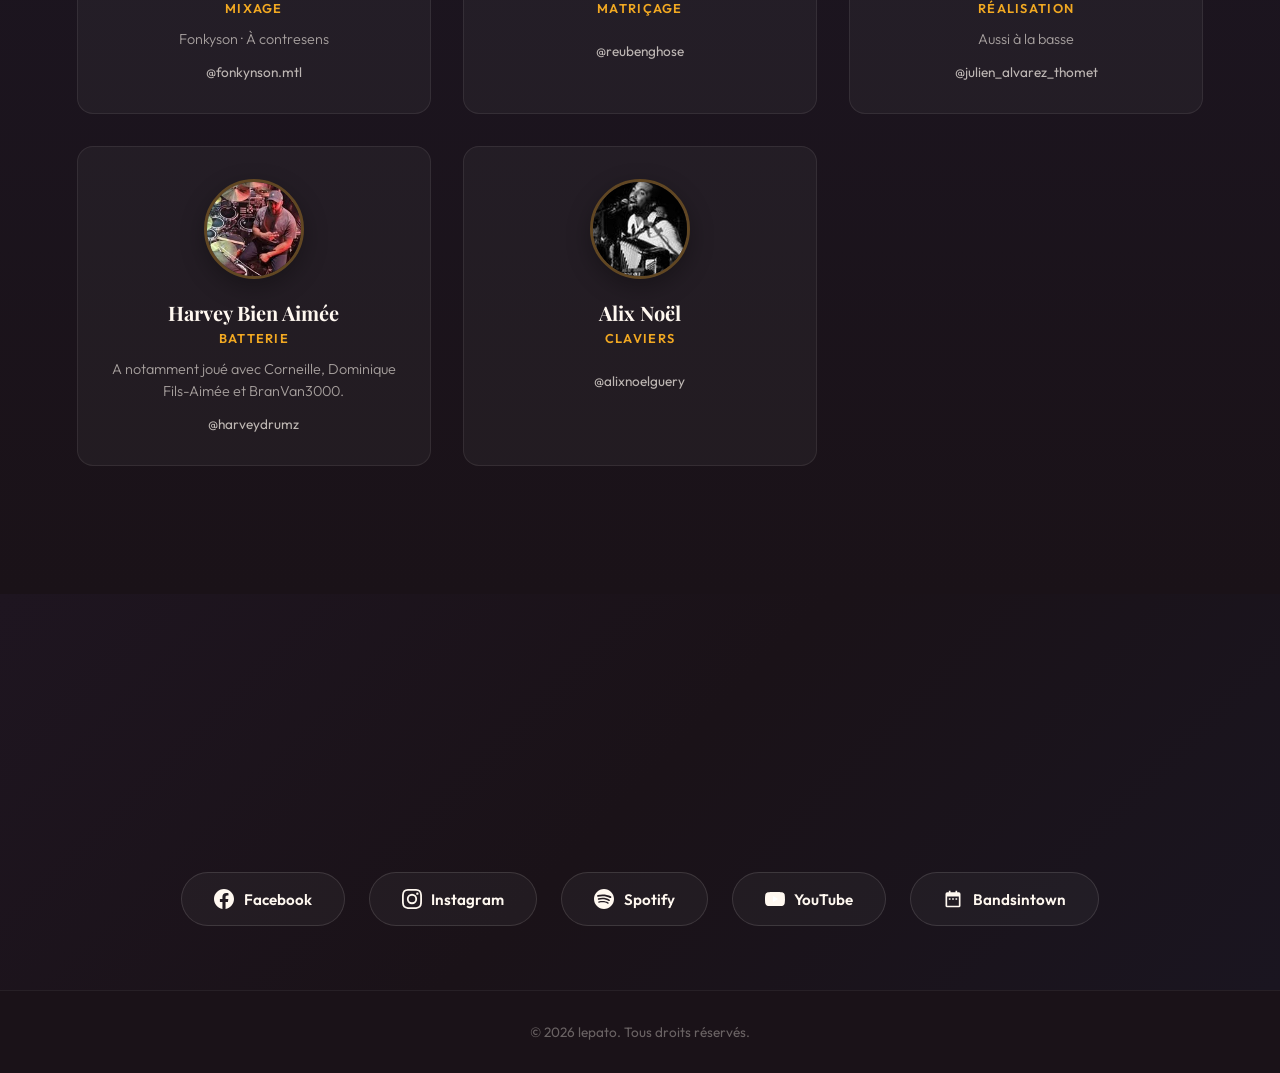
==== commit 396b37eb: "À propos : texte plus artiste, sans comparaison musicale Co-Authored-By: Claude Opus 5.5 (1M context" ====
--- a/index.html
+++ b/index.html
@@ -57,9 +57,9 @@
         <div class="about-text reveal">
             <span class="section-label">À propos</span>
             <h2 class="section-title">Des guitares, du groove et des histoires</h2>
-            <p>Auteur-compositeur et guitariste basé à Montréal, lepato cultive depuis plus de vingt ans une curiosité musicale sans frontières — du blues au groove-funk, en passant par les musiques du monde.</p>
-            <p>Lauréat du concours Relève du Festiblues en 2002 avec le trio Riverside Blues, il enchaîne avec Bombolessé, collectif de musique métissée qui l'amène au Festival de Jazz de Montréal, aux FrancoFolies et à Belle &amp; Bum. Fondateur du collectif d'artistes Ruelle Against The Machine, lepato est autant rassembleur que créateur.</p>
-            <p>En solo depuis 2024, il propose une pop-rock francophone aux accents groovy, dans un univers qui évoque celui de Jean Leloup ou de -M-, et poursuit l'aventure avec Encore Plus!, son deuxième EP, dévoilé en trois singles en 2026.</p>
+            <p>Guitariste, compositeur et chanteur, lepato cultive depuis plus de vingt ans une curiosité musicale sans frontières. Du blues au groove-funk, en passant par les musiques du monde, il développe aujourd'hui une pop-rock francophone directe et vivante, portée par les guitares, le groove et un goût pour les histoires qui ont du caractère.</p>
+            <p>Son parcours l'a mené du blues de Riverside Blues aux musiques métissées de Bombolessé, jusqu'aux scènes du Festival International de Jazz de Montréal et des FrancoFolies. Fondateur du collectif d'artistes Ruelle Against The Machine, lepato est autant rassembleur que créateur.</p>
+            <p>Avec Encore Plus!, son deuxième EP, il dévoile en 2026 des chansons solaires et groovy, tendres et dansantes, pensées pour le mouvement et le lâcher-prise.</p>
         </div>
         <div class="about-image-wrap reveal">
             <img src="images/photo1.jpg" alt="lepato - Portrait">
